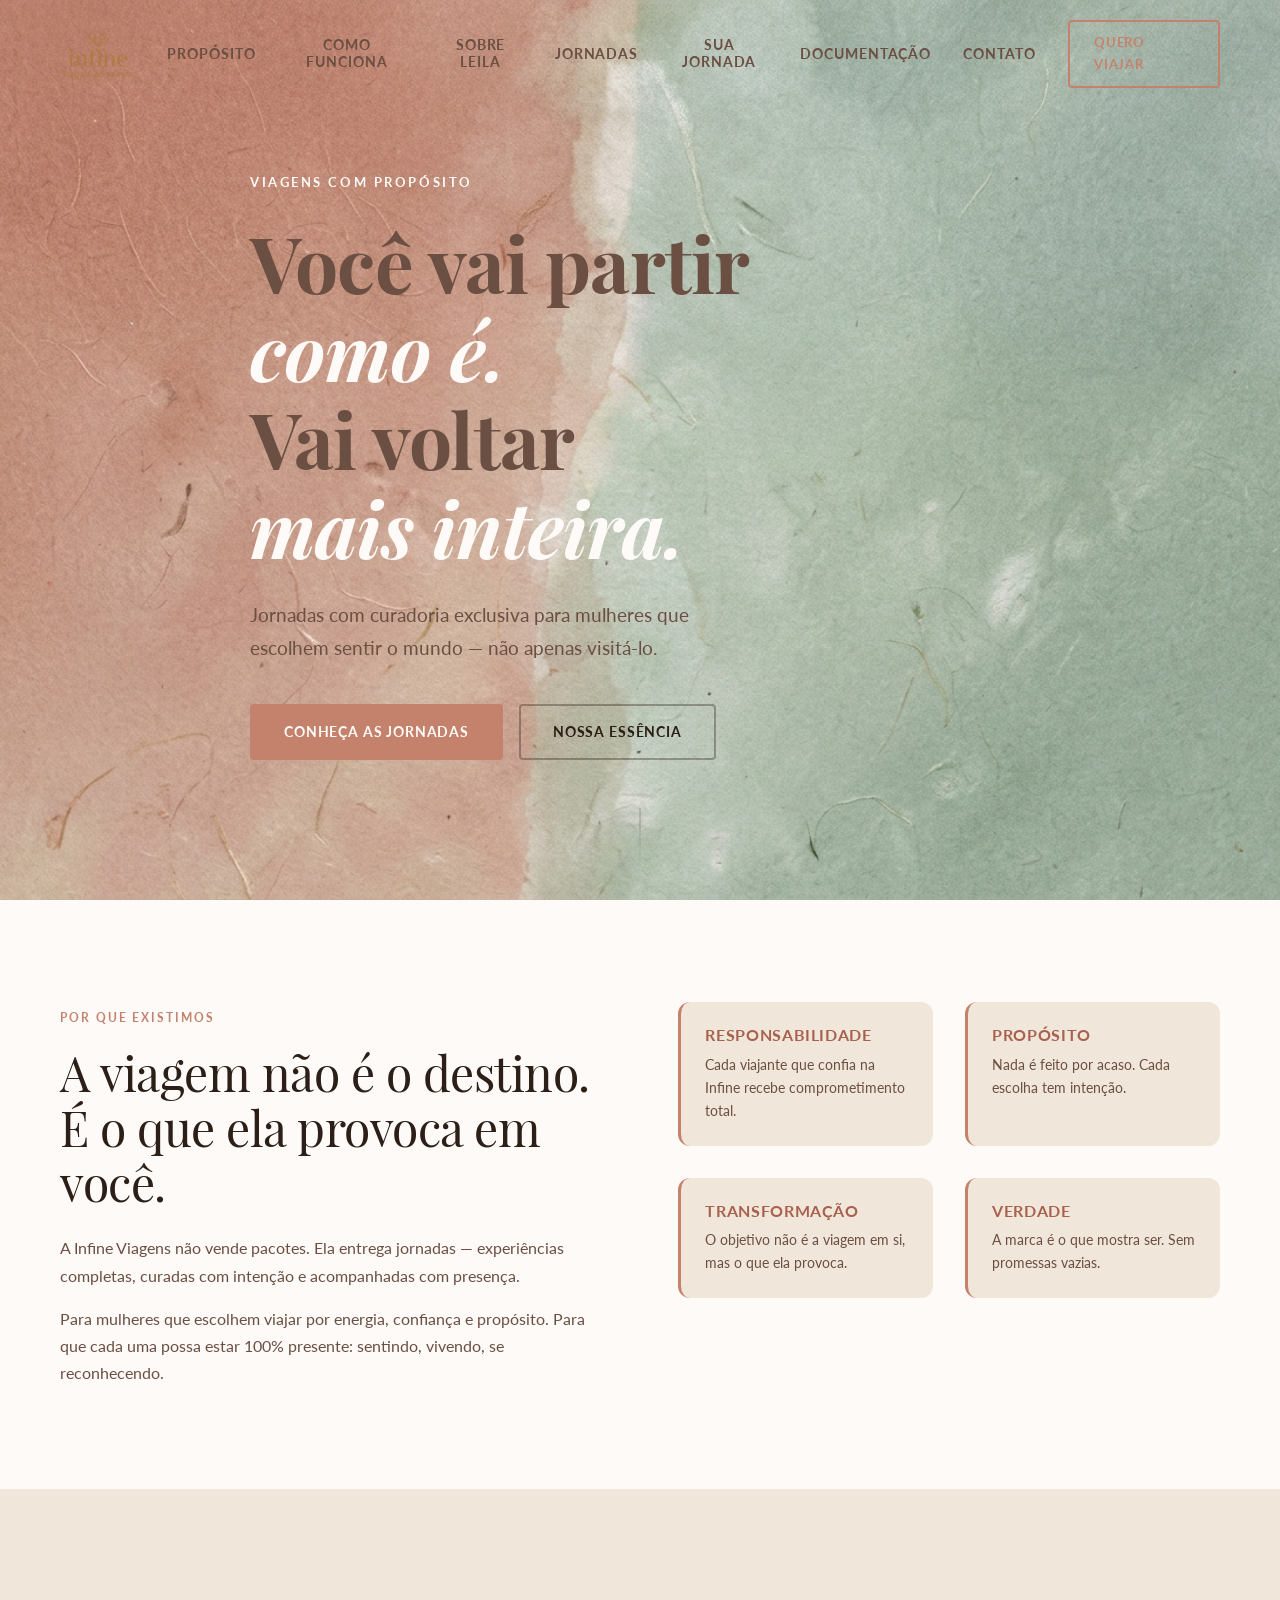
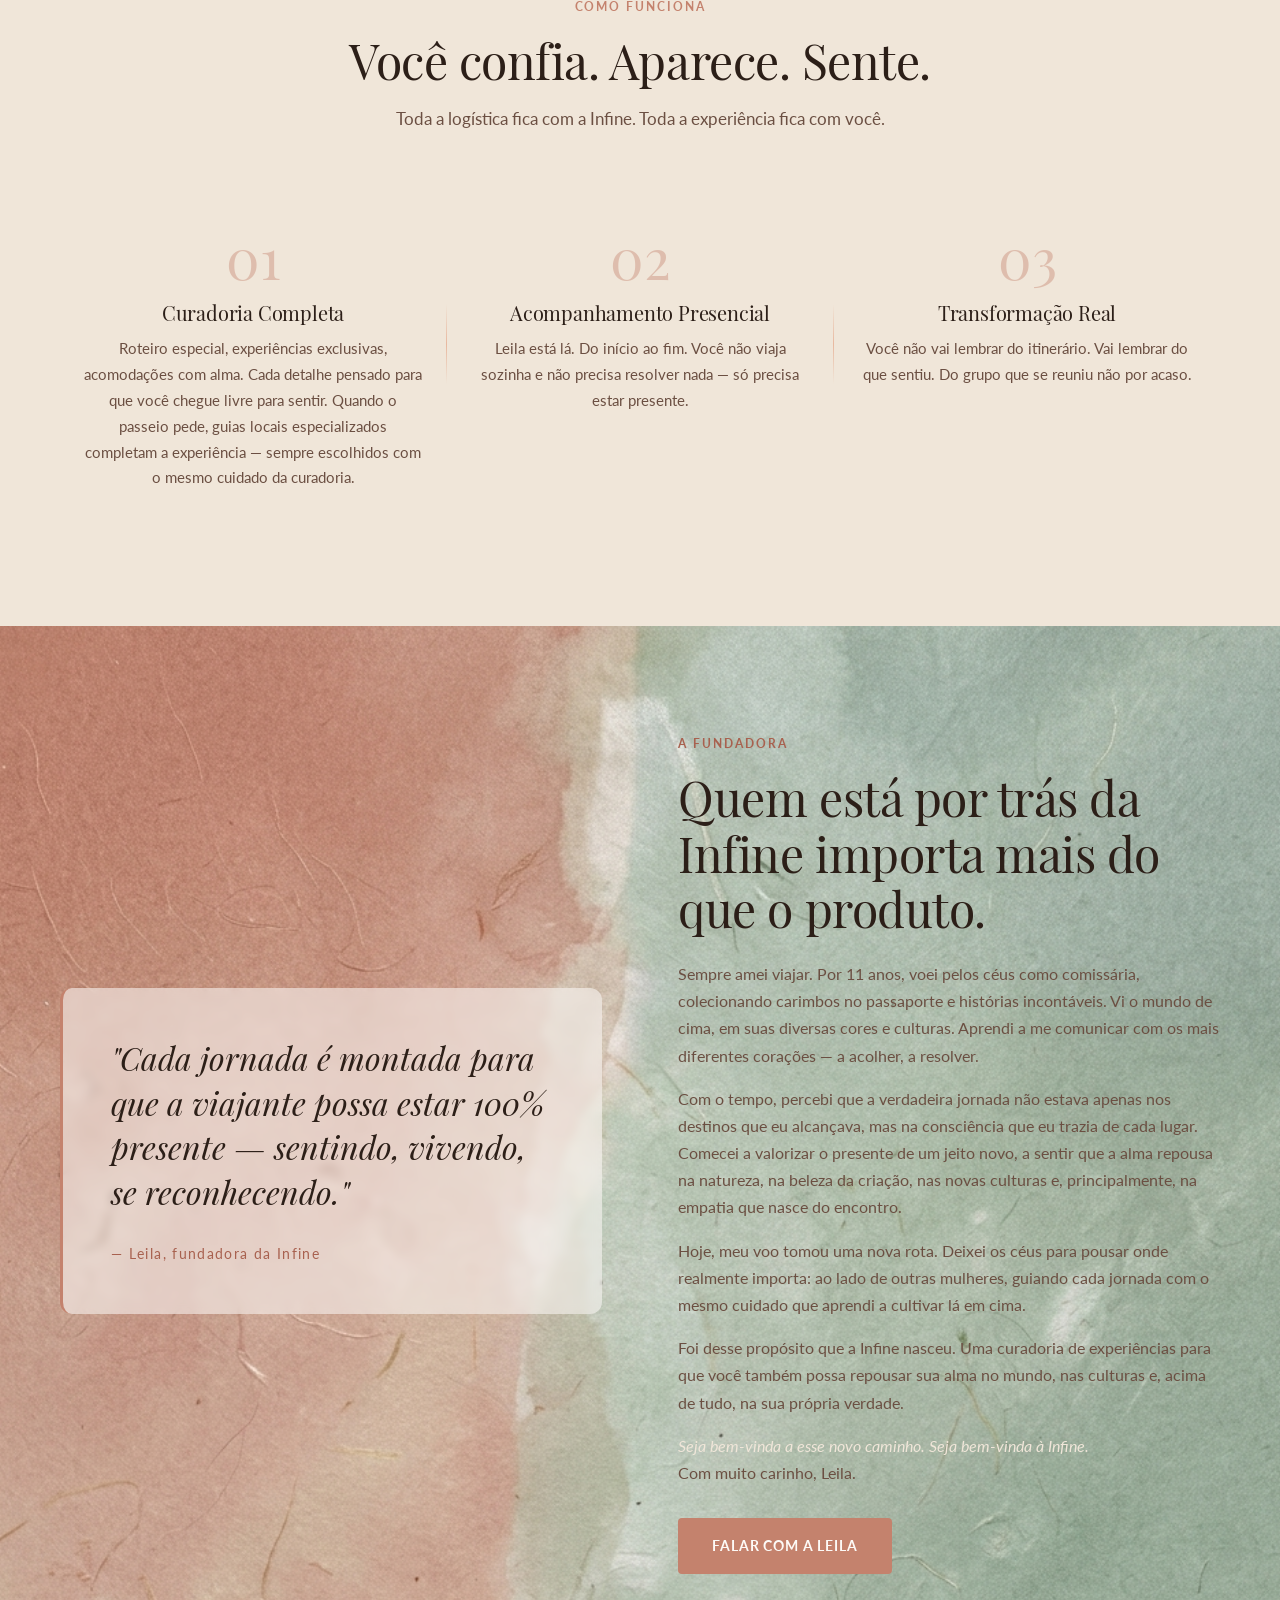
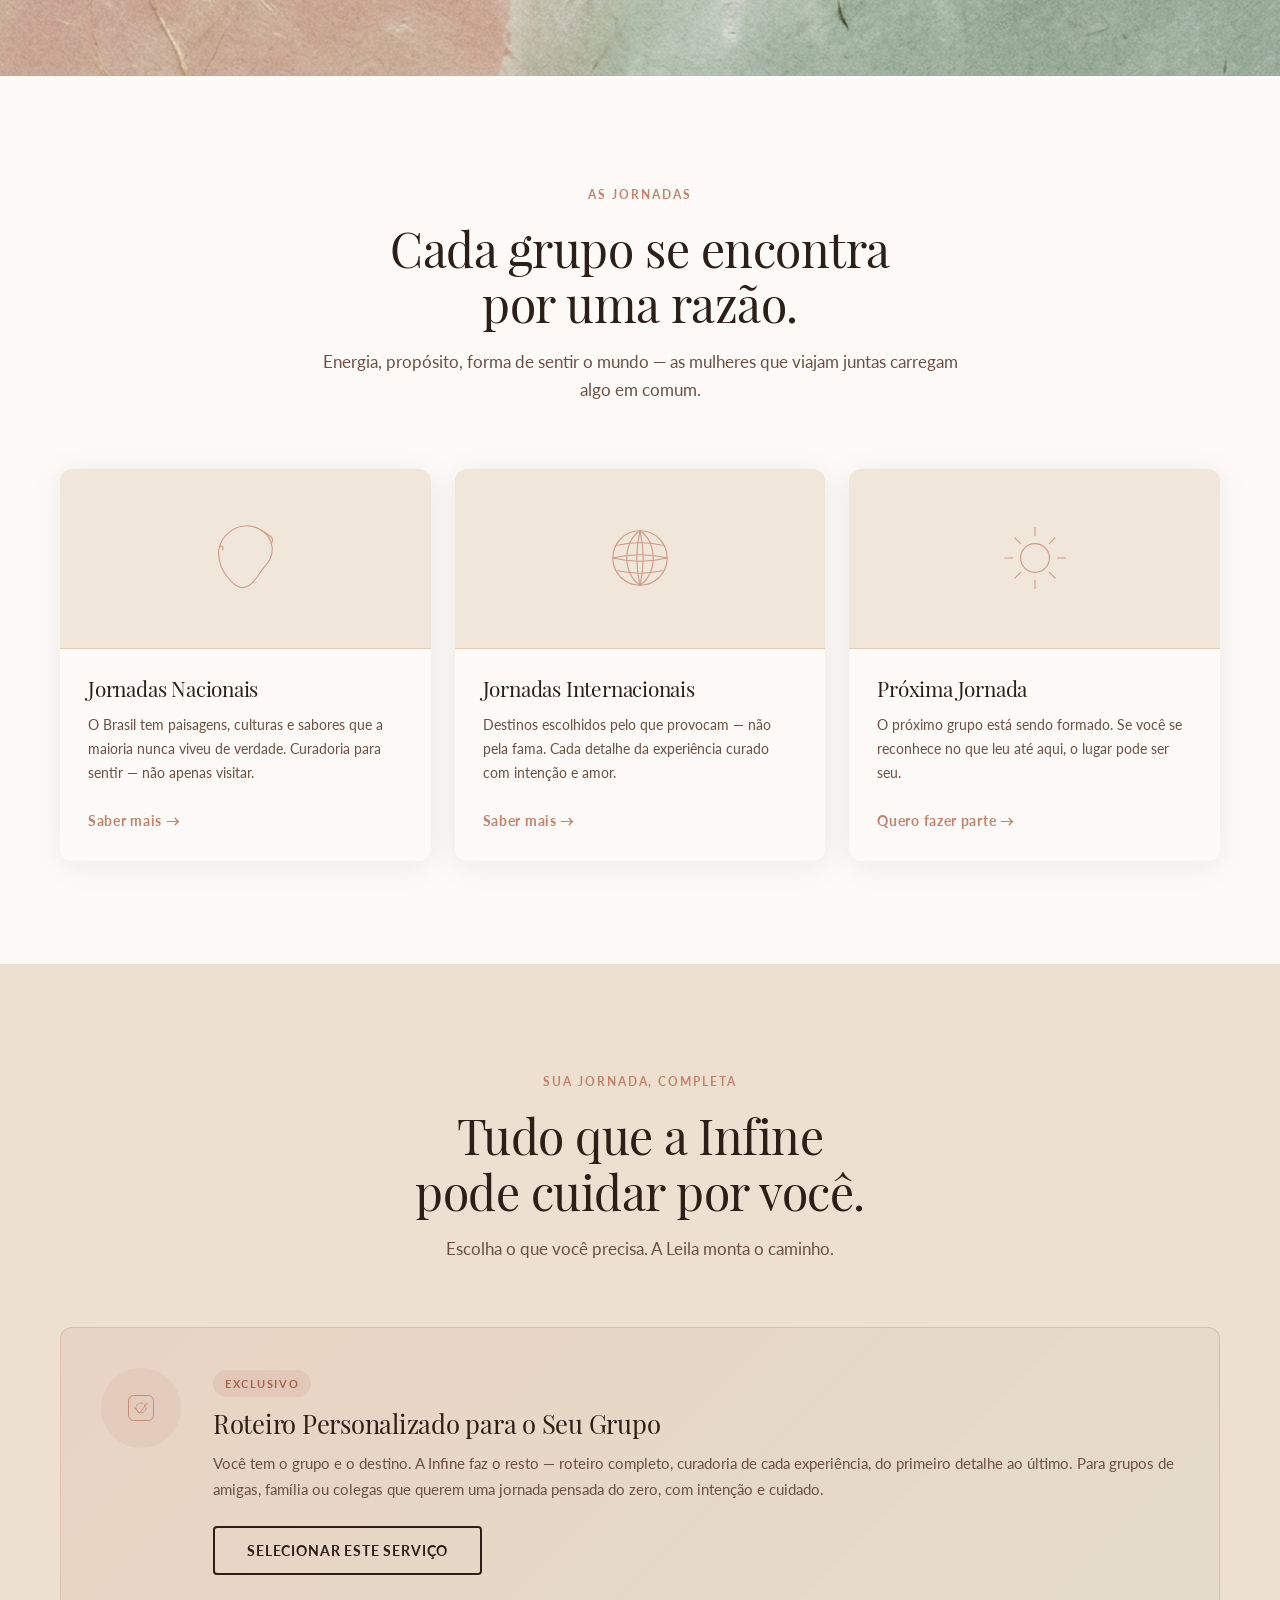
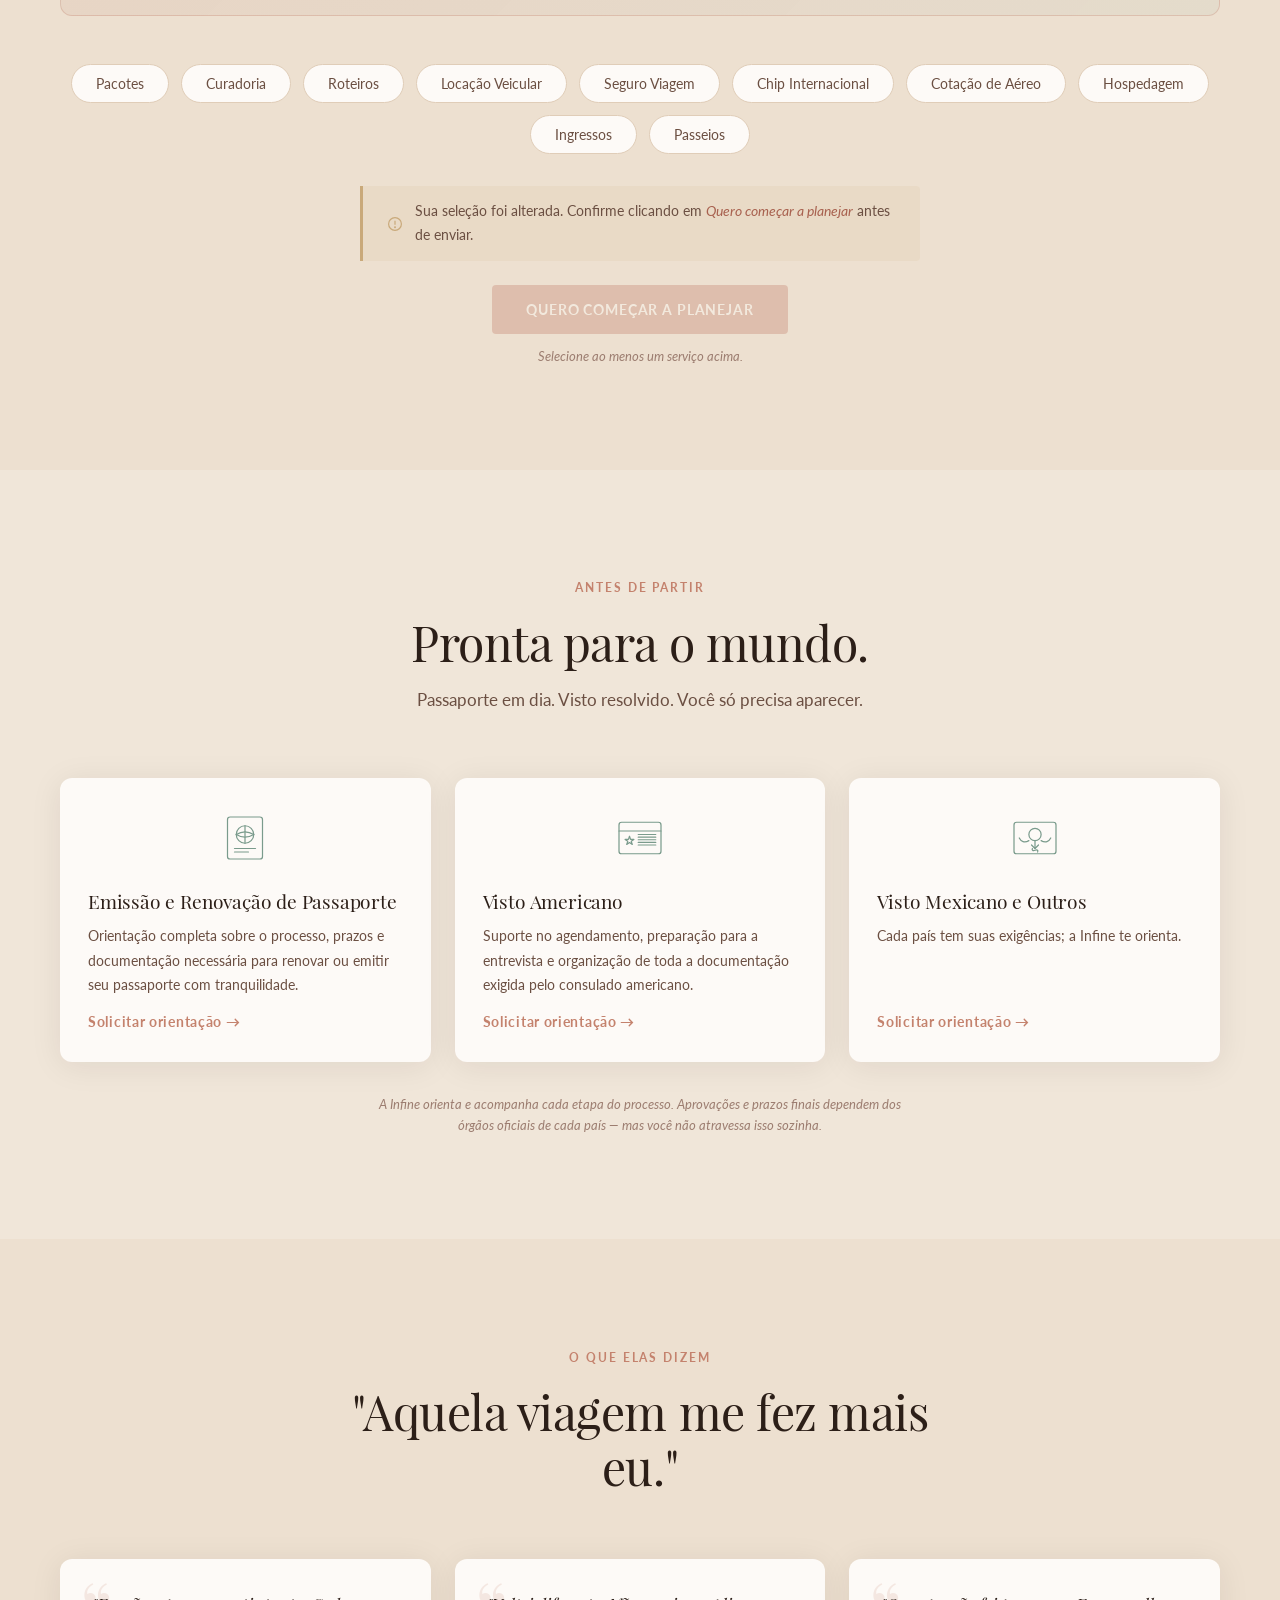
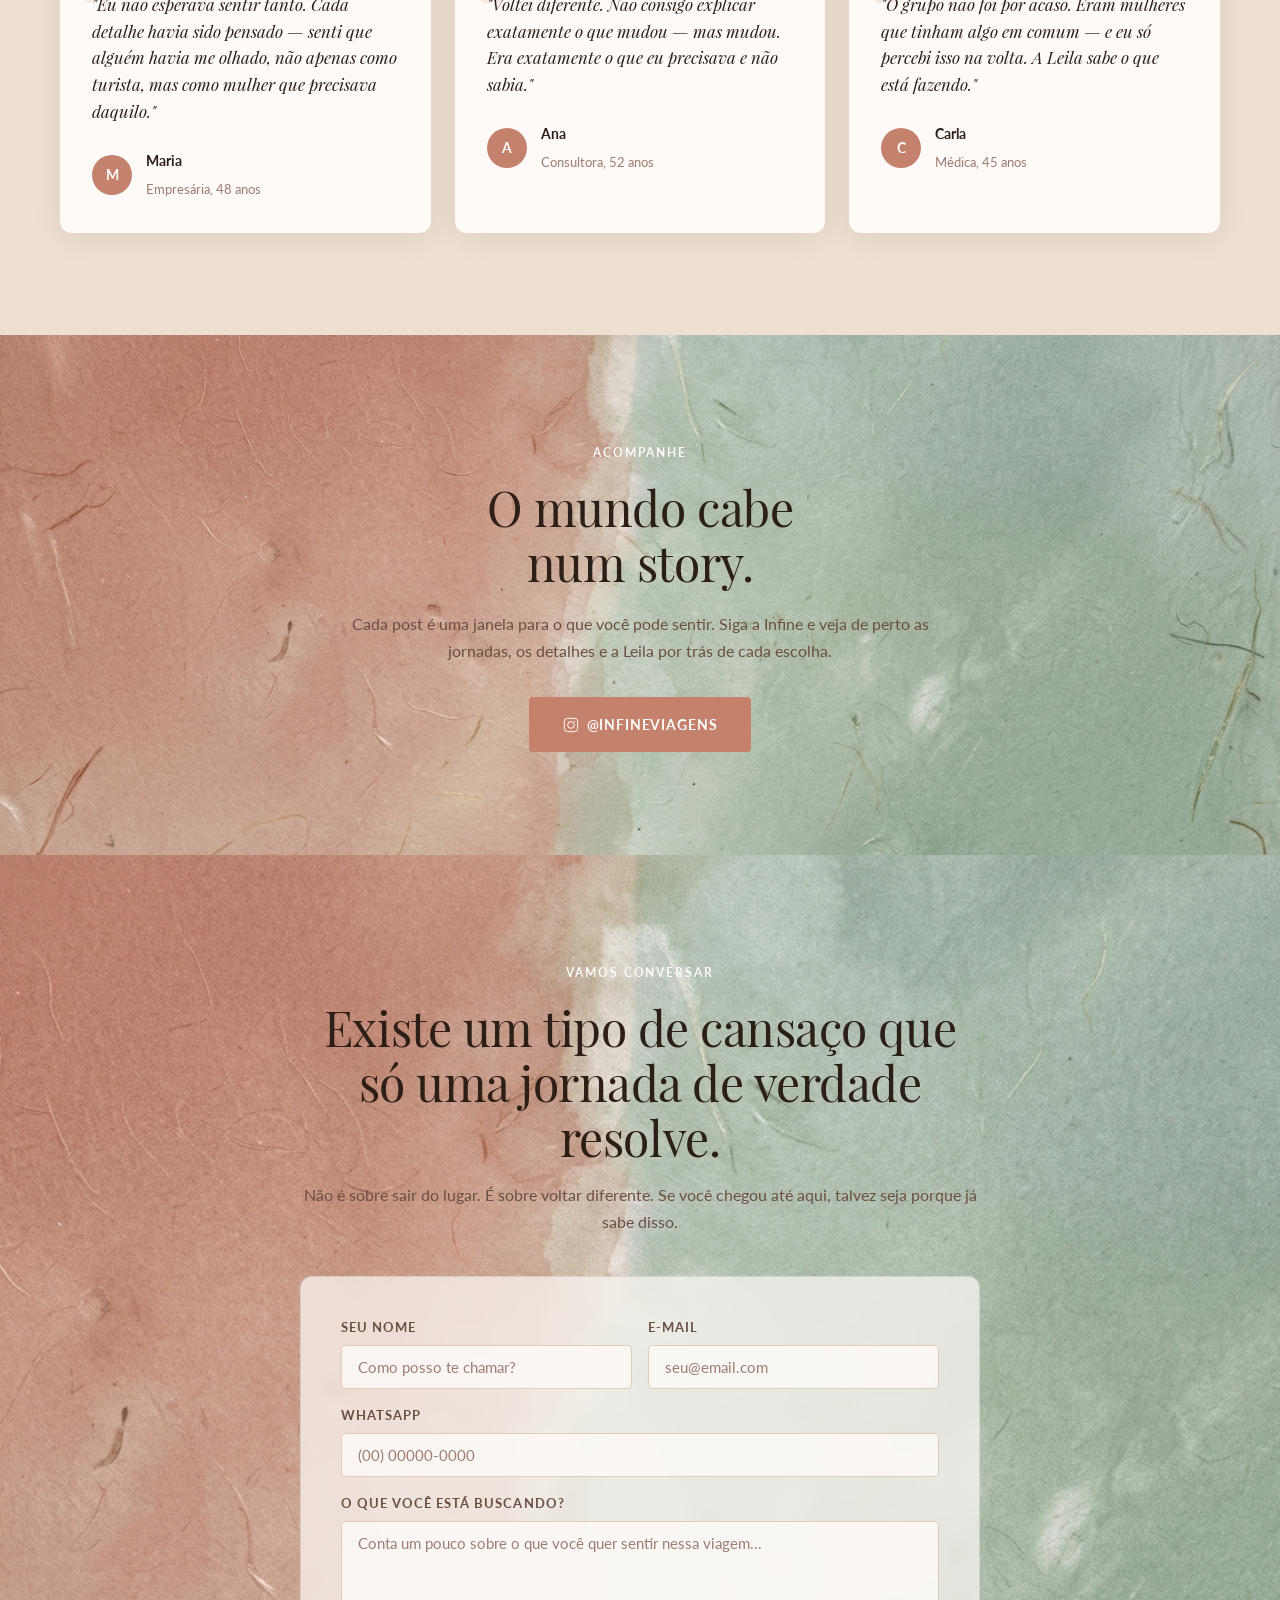
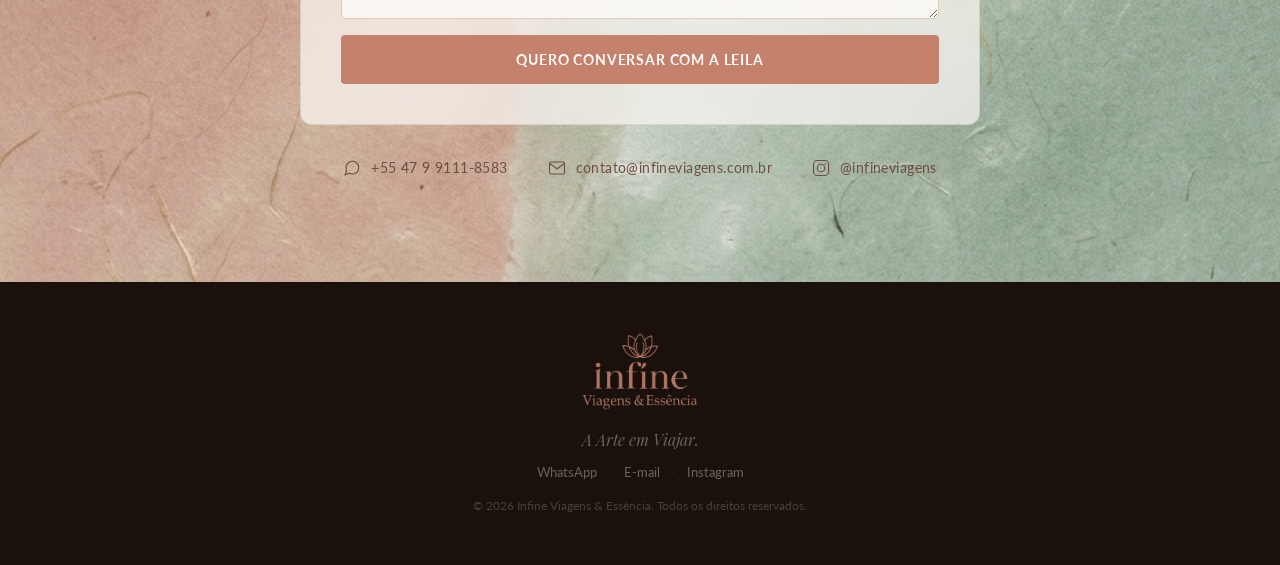
==== index.html @ 79cb16e5 "style: ajustes visuais Instagram, labels, footer e aviso de seleção - Labels Acompanhe e Vamos conve" ====
<!DOCTYPE html>
<html lang="pt-BR">
<head>
  <meta charset="UTF-8" />
  <meta name="viewport" content="width=device-width, initial-scale=1.0" />
  <meta name="description" content="Infine Viagens & Essência — Jornadas com curadoria exclusiva para mulheres. Você vai partir como é. Vai voltar mais inteira." />
  <title>Infine Viagens & Essência</title>

  <!-- Fonts -->
  <link rel="preconnect" href="https://fonts.googleapis.com" />
  <link rel="preconnect" href="https://fonts.gstatic.com" crossorigin />
  <link href="https://fonts.googleapis.com/css2?family=Lato:wght@300;400;700&display=swap" rel="stylesheet" />

  <link rel="stylesheet" href="css/styles.css" />
</head>
<body>

  <!-- ─── NAV ─────────────────────────────────────────────── -->
  <header class="nav" id="nav">
    <div class="nav__inner container">
      <a href="#inicio" class="nav__logo">
        <img src="assets/images/logo.png" alt="Infine Viagens & Essência" />
      </a>
      <nav class="nav__links" id="navLinks" aria-label="Menu principal">
        <a href="#proposito">Propósito</a>
        <a href="#como-funciona">Como Funciona</a>
        <a href="#sobre">Sobre Leila</a>
        <a href="#jornadas">Jornadas</a>
        <a href="#servicos">Sua Jornada</a>
        <a href="#documentacao">Documentação</a>
        <a href="#contato">Contato</a>
        <a href="#servicos" class="nav__mobile-cta btn btn--primary">Quero Viajar</a>
      </nav>
      <a href="#servicos" class="btn btn--outline nav__cta">Quero Viajar</a>
      <button class="nav__burger" id="navBurger" aria-label="Abrir menu" aria-expanded="false" aria-controls="navLinks">
        <span></span><span></span><span></span>
      </button>
    </div>
  </header>

  <!-- ─── HERO ─────────────────────────────────────────────── -->
  <section class="hero" id="inicio">
    <div class="hero__bg">
      <img src="assets/images/fundo-cartao.png" alt="" aria-hidden="true" class="hero__texture" />
    </div>
    <div class="hero__content container">
      <p class="hero__eyebrow">Viagens com propósito</p>
      <h1 class="hero__title">
        Você vai partir<br />
        <em>como é.</em><br />
        Vai voltar<br />
        <em>mais inteira.</em>
      </h1>
      <p class="hero__sub">
        Jornadas com curadoria exclusiva para mulheres que escolhem sentir o mundo — não apenas visitá-lo.
      </p>
      <div class="hero__actions">
        <a href="#jornadas" class="btn btn--primary">Conheça as Jornadas</a>
        <a href="#proposito" class="btn btn--ghost">Nossa Essência</a>
      </div>
    </div>
    <div class="hero__scroll" aria-hidden="true">
      <span class="hero__scroll-line"></span>
    </div>
  </section>

  <!-- ─── PROPÓSITO ────────────────────────────────────────── -->
  <section class="proposito" id="proposito">
    <div class="container proposito__inner">
      <div class="proposito__text fade-in">
        <span class="label">Por que existimos</span>
        <h2>A viagem não é o destino.<br />É o que ela provoca em você.</h2>
        <p>
          A Infine Viagens não vende pacotes. Ela entrega jornadas — experiências completas, curadas com intenção e acompanhadas com presença.
        </p>
        <p>
          Para mulheres que escolhem viajar por energia, confiança e propósito. Para que cada uma possa estar 100% presente: sentindo, vivendo, se reconhecendo.
        </p>
      </div>
      <div class="proposito__valores fade-in">
        <div class="valor">
          <h3>Responsabilidade</h3>
          <p>Cada viajante que confia na Infine recebe comprometimento total.</p>
        </div>
        <div class="valor">
          <h3>Propósito</h3>
          <p>Nada é feito por acaso. Cada escolha tem intenção.</p>
        </div>
        <div class="valor">
          <h3>Transformação</h3>
          <p>O objetivo não é a viagem em si, mas o que ela provoca.</p>
        </div>
        <div class="valor">
          <h3>Verdade</h3>
          <p>A marca é o que mostra ser. Sem promessas vazias.</p>
        </div>
      </div>
    </div>
  </section>

  <!-- ─── COMO FUNCIONA ────────────────────────────────────── -->
  <section class="como-funciona" id="como-funciona">
    <div class="container">
      <div class="section-header fade-in">
        <span class="label">Como funciona</span>
        <h2>Você confia. Aparece. Sente.</h2>
        <p class="section-sub">Toda a logística fica com a Infine. Toda a experiência fica com você.</p>
      </div>
      <div class="steps">
        <div class="step fade-in">
          <div class="step__number">01</div>
          <h3>Curadoria Completa</h3>
          <p>Roteiro especial, experiências exclusivas, acomodações com alma. Cada detalhe pensado para que você chegue livre para sentir. Quando o passeio pede, guias locais especializados completam a experiência — sempre escolhidos com o mesmo cuidado da curadoria.</p>
        </div>
        <div class="step__divider" aria-hidden="true"></div>
        <div class="step fade-in">
          <div class="step__number">02</div>
          <h3>Acompanhamento Presencial</h3>
          <p>Leila está lá. Do início ao fim. Você não viaja sozinha e não precisa resolver nada — só precisa estar presente.</p>
        </div>
        <div class="step__divider" aria-hidden="true"></div>
        <div class="step fade-in">
          <div class="step__number">03</div>
          <h3>Transformação Real</h3>
          <p>Você não vai lembrar do itinerário. Vai lembrar do que sentiu. Do grupo que se reuniu não por acaso.</p>
        </div>
      </div>
    </div>
  </section>

  <!-- ─── SOBRE LEILA ──────────────────────────────────────── -->
  <section class="sobre" id="sobre">
    <div class="sobre__texture" aria-hidden="true">
      <img src="assets/images/fundo-cartao.png" alt="" />
    </div>
    <div class="container sobre__inner fade-in">
      <div class="sobre__quote">
        <blockquote>
          "Cada jornada é montada para que a viajante possa estar 100% presente — sentindo, vivendo, se reconhecendo."
        </blockquote>
        <cite>— Leila, fundadora da Infine</cite>
      </div>
      <div class="sobre__text">
        <span class="label">A fundadora</span>
        <h2>Quem está por trás da Infine importa mais do que o produto.</h2>
        <p>
          Sempre amei viajar. Por 11 anos, voei pelos céus como comissária, colecionando carimbos no passaporte e histórias incontáveis. Vi o mundo de cima, em suas diversas cores e culturas. Aprendi a me comunicar com os mais diferentes corações — a acolher, a resolver.
        </p>
        <p>
          Com o tempo, percebi que a verdadeira jornada não estava apenas nos destinos que eu alcançava, mas na consciência que eu trazia de cada lugar. Comecei a valorizar o presente de um jeito novo, a sentir que a alma repousa na natureza, na beleza da criação, nas novas culturas e, principalmente, na empatia que nasce do encontro.
        </p>
        <p>
          Hoje, meu voo tomou uma nova rota. Deixei os céus para pousar onde realmente importa: ao lado de outras mulheres, guiando cada jornada com o mesmo cuidado que aprendi a cultivar lá em cima.
        </p>
        <p>
          Foi desse propósito que a Infine nasceu. Uma curadoria de experiências para que você também possa repousar sua alma no mundo, nas culturas e, acima de tudo, na sua própria verdade.
        </p>
        <p><span class="sobre__farewell">Seja bem-vinda a esse novo caminho. Seja bem-vinda à Infine.</span><br />
        Com muito carinho, Leila.</p>
        <a href="#servicos" class="btn btn--primary">Falar com a Leila</a>
      </div>
    </div>
  </section>

  <!-- ─── JORNADAS ─────────────────────────────────────────── -->
  <section class="jornadas" id="jornadas">
    <div class="container">
      <div class="section-header fade-in">
        <span class="label">As Jornadas</span>
        <h2>Cada grupo se encontra<br>por uma razão.</h2>
        <p class="section-sub">
          Energia, propósito, forma de sentir o mundo — as mulheres que viajam juntas carregam algo em comum.
        </p>
      </div>
      <div class="jornadas__grid">
        <div class="jornada-card fade-in">
          <div class="jornada-card__texture">
            <svg viewBox="0 0 100 100" fill="none" stroke="currentColor" stroke-width="1.4" stroke-linecap="round" stroke-linejoin="round" aria-hidden="true" class="jornada-icon">
              <path d="M50 10 C56 9,63 11,70 15 C77 19,81 25,83 32 C85 39,84 46,81 52 C78 58,73 62,69 68 C65 74,62 79,57 83 C52 87,47 88,42 86 C37 84,33 80,29 75 C25 70,21 64,19 57 C17 50,16 43,18 36 C20 29,24 23,30 18 C36 13,44 10,50 10 Z"/>
              <path d="M18 36 C21 34,24 36,22 40"/>
              <path d="M70 15 C74 17,78 20,83 24 C85 26,84 30,83 32"/>
            </svg>
          </div>
          <div class="jornada-card__body">
            <h3>Jornadas Nacionais</h3>
            <p>O Brasil tem paisagens, culturas e sabores que a maioria nunca viveu de verdade. Curadoria para sentir — não apenas visitar.</p>
            <a href="#servicos" class="link-arrow">Saber mais &rarr;</a>
          </div>
        </div>
        <div class="jornada-card fade-in">
          <div class="jornada-card__texture">
            <svg viewBox="0 0 100 100" fill="none" stroke="currentColor" stroke-width="1.4" stroke-linecap="round" stroke-linejoin="round" aria-hidden="true" class="jornada-icon">
              <circle cx="50" cy="50" r="34"/>
              <path d="M16 50 Q50 42 84 50"/>
              <path d="M16 50 Q50 58 84 50"/>
              <path d="M22 34 Q50 28 78 34"/>
              <path d="M22 66 Q50 72 78 66"/>
              <path d="M50 16 Q42 50 50 84"/>
              <path d="M50 16 Q58 50 50 84"/>
              <path d="M50 16 C28 30,28 70,50 84"/>
              <path d="M50 16 C72 30,72 70,50 84"/>
            </svg>
          </div>
          <div class="jornada-card__body">
            <h3>Jornadas Internacionais</h3>
            <p>Destinos escolhidos pelo que provocam — não pela fama. Cada detalhe da experiência curado com intenção e amor.</p>
            <a href="#servicos" class="link-arrow">Saber mais &rarr;</a>
          </div>
        </div>
        <div class="jornada-card fade-in">
          <div class="jornada-card__texture">
            <svg viewBox="0 0 100 100" fill="none" stroke="currentColor" stroke-width="1.4" stroke-linecap="round" stroke-linejoin="round" aria-hidden="true" class="jornada-icon">
              <circle cx="50" cy="50" r="18"/>
              <line x1="50" y1="12" x2="50" y2="22"/>
              <line x1="50" y1="78" x2="50" y2="88"/>
              <line x1="12" y1="50" x2="22" y2="50"/>
              <line x1="78" y1="50" x2="88" y2="50"/>
              <line x1="25" y1="25" x2="32" y2="32"/>
              <line x1="68" y1="68" x2="75" y2="75"/>
              <line x1="75" y1="25" x2="68" y2="32"/>
              <line x1="25" y1="75" x2="32" y2="68"/>
            </svg>
          </div>
          <div class="jornada-card__body">
            <h3>Próxima Jornada</h3>
            <p>O próximo grupo está sendo formado. Se você se reconhece no que leu até aqui, o lugar pode ser seu.</p>
            <a href="#servicos" class="link-arrow">Quero fazer parte &rarr;</a>
          </div>
        </div>
      </div>
    </div>
  </section>

  <!-- ─── SUA JORNADA, COMPLETA ──────────────────────────── -->
  <section class="servicos" id="servicos">
    <div class="container">
      <div class="section-header fade-in">
        <span class="label">Sua Jornada, Completa</span>
        <h2>Tudo que a Infine<br>pode cuidar por você.</h2>
        <p class="section-sub">Escolha o que você precisa. A Leila monta o caminho.</p>
      </div>

      <!-- Card destaque: Roteiro Personalizado -->
      <div class="servicos__destaque fade-in" id="servicoDestaque">
        <div class="servicos__destaque-icon" aria-hidden="true">
          <svg viewBox="0 0 64 64" fill="none" stroke="currentColor" stroke-width="1.4" stroke-linecap="round" stroke-linejoin="round">
            <path d="M12 20 C12 16,16 12,20 12 L44 12 C48 12,52 16,52 20 L52 44 C52 48,48 52,44 52 L20 52 C16 52,12 48,12 44 Z"/>
            <path d="M22 32 L30 40 L42 24"/>
            <circle cx="32" cy="32" r="8" stroke-dasharray="4 3"/>
          </svg>
        </div>
        <div class="servicos__destaque-body">
          <span class="servicos__destaque-tag">Exclusivo</span>
          <h3>Roteiro Personalizado para o Seu Grupo</h3>
          <p>Você tem o grupo e o destino. A Infine faz o resto — roteiro completo, curadoria de cada experiência, do primeiro detalhe ao último. Para grupos de amigas, família ou colegas que querem uma jornada pensada do zero, com intenção e cuidado.</p>
          <button class="btn btn--outline servicos__destaque-btn" data-servico="Roteiro Personalizado para o Meu Grupo">
            Selecionar este serviço
          </button>
        </div>
      </div>

      <!-- Grid de chips -->
      <div class="servicos__grid fade-in" id="servicosGrid">
        <button class="servico-chip" data-servico="Pacotes">Pacotes</button>
        <button class="servico-chip" data-servico="Curadoria">Curadoria</button>
        <button class="servico-chip" data-servico="Roteiros">Roteiros</button>
        <button class="servico-chip" data-servico="Locação Veicular">Locação Veicular</button>
        <button class="servico-chip" data-servico="Seguro Viagem">Seguro Viagem</button>
        <button class="servico-chip" data-servico="Chip Internacional">Chip Internacional</button>
        <button class="servico-chip" data-servico="Cotação de Aéreo">Cotação de Aéreo</button>
        <button class="servico-chip" data-servico="Hospedagem">Hospedagem</button>
        <button class="servico-chip" data-servico="Ingressos">Ingressos</button>
        <button class="servico-chip" data-servico="Passeios">Passeios</button>
      </div>

      <!-- Aviso de seleção alterada -->
      <div class="servicos__aviso" id="servicosAviso" hidden>
        <svg viewBox="0 0 20 20" fill="none" stroke="currentColor" stroke-width="1.5" aria-hidden="true">
          <circle cx="10" cy="10" r="8"/>
          <line x1="10" y1="6" x2="10" y2="11"/>
          <circle cx="10" cy="14" r=".5" fill="currentColor"/>
        </svg>
        <span>Sua seleção foi alterada. Confirme clicando em <em>Quero começar a planejar</em> antes de enviar.</span>
      </div>

      <!-- Botão de ação -->
      <div class="servicos__action fade-in">
        <button class="btn btn--primary servicos__cta" id="servicosCta" disabled>
          Quero começar a planejar
        </button>
        <p class="servicos__hint" id="servicosHint">Selecione ao menos um serviço acima.</p>
      </div>
    </div>
  </section>

  <!-- ─── DOCUMENTAÇÃO ────────────────────────────────────── -->
  <section class="documentacao" id="documentacao">
    <div class="container">
      <div class="section-header fade-in">
        <span class="label">Antes de partir</span>
        <h2>Pronta para o mundo.</h2>
        <p class="section-sub">
          Passaporte em dia. Visto resolvido. Você só precisa aparecer.
        </p>
      </div>
      <div class="doc__grid">
        <div class="doc-card fade-in">
          <div class="doc-card__icon">
            <svg viewBox="0 0 64 64" fill="none" stroke="currentColor" stroke-width="1.4" stroke-linecap="round" stroke-linejoin="round" aria-hidden="true">
              <rect x="12" y="8" width="40" height="48" rx="3"/>
              <circle cx="32" cy="28" r="10"/>
              <path d="M22 28 Q32 22 42 28"/>
              <path d="M22 28 Q32 34 42 28"/>
              <line x1="32" y1="18" x2="32" y2="38"/>
              <line x1="20" y1="44" x2="44" y2="44"/>
              <line x1="20" y1="48" x2="36" y2="48"/>
            </svg>
          </div>
          <div class="doc-card__body">
            <h3>Emissão e Renovação de Passaporte</h3>
            <p>Orientação completa sobre o processo, prazos e documentação necessária para renovar ou emitir seu passaporte com tranquilidade.</p>
            <a href="#servicos" class="link-arrow">Solicitar orientação &rarr;</a>
          </div>
        </div>
        <div class="doc-card fade-in">
          <div class="doc-card__icon">
            <svg viewBox="0 0 64 64" fill="none" stroke="currentColor" stroke-width="1.4" stroke-linecap="round" stroke-linejoin="round" aria-hidden="true">
              <rect x="8" y="14" width="48" height="36" rx="3"/>
              <line x1="8" y1="24" x2="56" y2="24"/>
              <path d="M20 30 L21.2 33.6 L25 33.6 L22 35.8 L23.2 39.4 L20 37.2 L16.8 39.4 L18 35.8 L15 33.6 L18.8 33.6 Z"/>
              <line x1="30" y1="28" x2="50" y2="28"/>
              <line x1="30" y1="31" x2="50" y2="31"/>
              <line x1="30" y1="34" x2="50" y2="34"/>
              <line x1="30" y1="37" x2="50" y2="37"/>
              <line x1="30" y1="40" x2="50" y2="40"/>
            </svg>
          </div>
          <div class="doc-card__body">
            <h3>Visto Americano</h3>
            <p>Suporte no agendamento, preparação para a entrevista e organização de toda a documentação exigida pelo consulado americano.</p>
            <a href="#servicos" class="link-arrow">Solicitar orientação &rarr;</a>
          </div>
        </div>
        <div class="doc-card fade-in">
          <div class="doc-card__icon">
            <svg viewBox="0 0 64 64" fill="none" stroke="currentColor" stroke-width="1.4" stroke-linecap="round" stroke-linejoin="round" aria-hidden="true">
              <rect x="8" y="14" width="48" height="36" rx="3"/>
              <circle cx="32" cy="28" r="7"/>
              <path d="M25 35 C20 38,16 36,14 32"/>
              <path d="M39 35 C44 38,48 36,50 32"/>
              <path d="M32 35 L32 44"/>
              <path d="M28 40 L32 44 L36 40"/>
              <path d="M29 44 C28 46,30 47,32 46 C34 45,36 46,35 48"/>
            </svg>
          </div>
          <div class="doc-card__body">
            <h3>Visto Mexicano e Outros</h3>
            <p>Cada país tem suas exigências; a Infine te orienta.</p>
            <a href="#servicos" class="link-arrow">Solicitar orientação &rarr;</a>
          </div>
        </div>
      </div>
      <p class="doc__nota fade-in">
        A Infine orienta e acompanha cada etapa do processo. Aprovações e prazos finais dependem dos órgãos oficiais de cada país — mas você não atravessa isso sozinha.
      </p>
    </div>
  </section>

  <!-- ─── DEPOIMENTOS ──────────────────────────────────────── -->
  <section class="depoimentos" id="depoimentos">
    <div class="container">
      <div class="section-header fade-in">
        <span class="label">O que elas dizem</span>
        <h2>"Aquela viagem me fez mais eu."</h2>
      </div>
      <div class="depoimentos__track">
        <div class="depoimento fade-in">
          <p class="depoimento__texto">"Eu não esperava sentir tanto. Cada detalhe havia sido pensado — senti que alguém havia me olhado, não apenas como turista, mas como mulher que precisava daquilo."</p>
          <div class="depoimento__autora">
            <div class="depoimento__avatar">M</div>
            <div>
              <strong>Maria</strong>
              <span>Empresária, 48 anos</span>
            </div>
          </div>
        </div>
        <div class="depoimento fade-in">
          <p class="depoimento__texto">"Voltei diferente. Não consigo explicar exatamente o que mudou — mas mudou. Era exatamente o que eu precisava e não sabia."</p>
          <div class="depoimento__autora">
            <div class="depoimento__avatar">A</div>
            <div>
              <strong>Ana</strong>
              <span>Consultora, 52 anos</span>
            </div>
          </div>
        </div>
        <div class="depoimento fade-in">
          <p class="depoimento__texto">"O grupo não foi por acaso. Eram mulheres que tinham algo em comum — e eu só percebi isso na volta. A Leila sabe o que está fazendo."</p>
          <div class="depoimento__autora">
            <div class="depoimento__avatar">C</div>
            <div>
              <strong>Carla</strong>
              <span>Médica, 45 anos</span>
            </div>
          </div>
        </div>
      </div>
    </div>
  </section>

  <!-- ─── INSTAGRAM ────────────────────────────────────────── -->
  <section class="instagram" id="instagram">
    <div class="instagram__bg" aria-hidden="true">
      <img src="assets/images/fundo-cartao.png" alt="" />
    </div>
    <div class="container instagram__centered fade-in">
      <span class="label">Acompanhe</span>
      <h2>O mundo cabe<br />num story.</h2>
      <p>Cada post é uma janela para o que você pode sentir. Siga a Infine e veja de perto as jornadas, os detalhes e a Leila por trás de cada escolha.</p>
      <a href="https://instagram.com/infineviagens" target="_blank" rel="noopener" class="btn btn--primary">
        <svg viewBox="0 0 24 24" fill="none" stroke="currentColor" stroke-width="1.5" aria-hidden="true" style="width:16px;height:16px">
          <rect x="2" y="2" width="20" height="20" rx="5"/>
          <circle cx="12" cy="12" r="5"/>
          <circle cx="17.5" cy="6.5" r="1" fill="currentColor" stroke="none"/>
        </svg>
        @infineviagens
      </a>
    </div>
  </section>

  <!-- ─── CONTATO ──────────────────────────────────────────── -->
  <section class="contato" id="contato">
    <div class="contato__bg" aria-hidden="true">
      <img src="assets/images/fundo-cartao.png" alt="" />
    </div>
    <div class="container contato__inner fade-in">
      <span class="label">Vamos conversar</span>
      <h2>Existe um tipo de cansaço que só uma jornada de verdade resolve.</h2>
      <p>Não é sobre sair do lugar. É sobre voltar diferente. Se você chegou até aqui, talvez seja porque já sabe disso.</p>

      <!--
        FORMULÁRIO — FORMSPREE
        1. Crie conta gratuita em formspree.io
        2. Crie um novo form e copie o ID gerado
        3. Substitua SEU_ID_FORMSPREE abaixo pelo ID real
        Exemplo: action="https://formspree.io/f/xpwzgkja"
      -->
      <form
        class="contato__form"
        id="contatoForm"
        action="https://formspree.io/f/SEU_ID_FORMSPREE"
        method="POST"
        novalidate
      >
        <!-- Redirecionar para a própria página após envio -->
        <input type="hidden" name="_next" value="#contato" />
        <input type="hidden" name="_subject" value="Nova mensagem — Infine Viagens" />

        <div class="form-row">
          <div class="form-group">
            <label for="nome">Seu nome</label>
            <input type="text" id="nome" name="nome" placeholder="Como posso te chamar?" required />
          </div>
          <div class="form-group">
            <label for="email">E-mail</label>
            <input type="email" id="email" name="email" placeholder="seu@email.com" required />
          </div>
        </div>
        <div class="form-group">
          <label for="whatsapp">WhatsApp</label>
          <input type="tel" id="whatsapp" name="whatsapp" placeholder="(00) 00000-0000" />
        </div>
        <div class="form-group">
          <label for="mensagem">O que você está buscando?</label>
          <textarea id="mensagem" name="mensagem" rows="4" placeholder="Conta um pouco sobre o que você quer sentir nessa viagem..."></textarea>
        </div>
        <button type="submit" class="btn btn--primary btn--full" id="formSubmitBtn">Quero conversar com a Leila</button>
      </form>

      <div class="contato__canais">
        <a href="https://wa.me/5547991118583" target="_blank" rel="noopener" class="canal-link">
          <svg viewBox="0 0 24 24" fill="none" stroke="currentColor" stroke-width="1.5" aria-hidden="true">
            <path d="M21 11.5a8.38 8.38 0 0 1-.9 3.8 8.5 8.5 0 0 1-7.6 4.7 8.38 8.38 0 0 1-3.8-.9L3 21l1.9-5.7a8.38 8.38 0 0 1-.9-3.8 8.5 8.5 0 0 1 4.7-7.6 8.38 8.38 0 0 1 3.8-.9h.5a8.48 8.48 0 0 1 8 8v.5z"/>
          </svg>
          +55 47 9 9111-8583
        </a>
        <a href="mailto:contato@infineviagens.com.br" class="canal-link">
          <svg viewBox="0 0 24 24" fill="none" stroke="currentColor" stroke-width="1.5" aria-hidden="true">
            <path d="M4 4h16c1.1 0 2 .9 2 2v12c0 1.1-.9 2-2 2H4c-1.1 0-2-.9-2-2V6c0-1.1.9-2 2-2z"/>
            <polyline points="22,6 12,13 2,6"/>
          </svg>
          contato@infineviagens.com.br
        </a>
        <a href="https://instagram.com/infineviagens" target="_blank" rel="noopener" class="canal-link">
          <svg viewBox="0 0 24 24" fill="none" stroke="currentColor" stroke-width="1.5" aria-hidden="true">
            <rect x="2" y="2" width="20" height="20" rx="5"/>
            <circle cx="12" cy="12" r="5"/>
            <circle cx="17.5" cy="6.5" r="1" fill="currentColor" stroke="none"/>
          </svg>
          @infineviagens
        </a>
      </div>
    </div>
  </section>

  <!-- ─── FOOTER ───────────────────────────────────────────── -->
  <footer class="footer">
    <div class="container footer__inner">
      <div class="footer__logo">
        <img src="assets/images/logo.png" alt="Infine Viagens & Essência" />
      </div>
      <p class="footer__tagline">A Arte em Viajar.</p>
      <div class="footer__links">
        <a href="https://wa.me/5547991118583" target="_blank" rel="noopener">WhatsApp</a>
        <span aria-hidden="true">·</span>
        <a href="mailto:contato@infineviagens.com.br">E-mail</a>
        <span aria-hidden="true">·</span>
        <a href="https://instagram.com/infineviagens" target="_blank" rel="noopener">Instagram</a>
      </div>
      <p class="footer__copy">&copy; 2026 Infine Viagens & Essência. Todos os direitos reservados.</p>
    </div>
  </footer>

  <script src="js/main.js"></script>
</body>
</html>
---- css/styles.css ----
/* ─── FONTS ──────────────────────────────────────────────── */
@font-face {
  font-family: 'Playfair Display';
  src: url('../assets/fonts/PlayfairDisplay-Regular.ttf') format('truetype');
  font-weight: 400;
  font-style: normal;
  font-display: swap;
}
@font-face {
  font-family: 'Playfair Display';
  src: url('../assets/fonts/PlayfairDisplay-Italic.ttf') format('truetype');
  font-weight: 400;
  font-style: italic;
  font-display: swap;
}
@font-face {
  font-family: 'Playfair Display';
  src: url('../assets/fonts/PlayfairDisplay-Bold.ttf') format('truetype');
  font-weight: 700;
  font-style: normal;
  font-display: swap;
}
@font-face {
  font-family: 'Playfair Display';
  src: url('../assets/fonts/PlayfairDisplay-BoldItalic.ttf') format('truetype');
  font-weight: 700;
  font-style: italic;
  font-display: swap;
}
@font-face {
  font-family: 'Playfair Display';
  src: url('../assets/fonts/PlayfairDisplay-Black.ttf') format('truetype');
  font-weight: 900;
  font-style: normal;
  font-display: swap;
}
@font-face {
  font-family: 'Playfair Display';
  src: url('../assets/fonts/PlayfairDisplay-BlackItalic.ttf') format('truetype');
  font-weight: 900;
  font-style: italic;
  font-display: swap;
}

/* ─── TOKENS ────────────────────────────────────────────── */
:root {
  --terracota:      #C4826D;
  --terracota-deep: #A8614F;
  --terracota-light:#E8B89F;
  --sage:           #9DB5A8;
  --sage-deep:      #7A9B8C;
  --areia:          #F0E6D9;
  --areia-deep:     #E0CDB8;
  --nude:           #EDE0D0;
  --gold:           #C9A97A;
  --text-dark:      #2C1F18;
  --text-mid:       #6B4F42;
  --text-light:     #9C7D70;
  --white:          #FDFAF7;

  --font-serif:  'Playfair Display', Georgia, serif;
  --font-sans:   'Lato', system-ui, sans-serif;

  --radius:   4px;
  --radius-lg:12px;
  --shadow:   0 4px 32px rgba(44,31,24,.08);
  --shadow-lg:0 12px 48px rgba(44,31,24,.14);

  --transition: 0.35s cubic-bezier(.4,0,.2,1);
  --container: 1160px;
  --gap:        clamp(1.5rem, 4vw, 3rem);
}

/* ─── RESET ──────────────────────────────────────────────── */
*, *::before, *::after { box-sizing: border-box; margin: 0; padding: 0; }

html {
  scroll-behavior: smooth;
  font-size: 16px;
}

body {
  font-family: var(--font-sans);
  background: var(--white);
  color: var(--text-dark);
  line-height: 1.7;
  -webkit-font-smoothing: antialiased;
}

img { display: block; max-width: 100%; }
a  { color: inherit; text-decoration: none; }
ul { list-style: none; }

/* ─── UTILITIES ──────────────────────────────────────────── */
.container {
  width: min(var(--container), 100% - 3rem);
  margin-inline: auto;
}

.label {
  display: inline-block;
  font-family: var(--font-sans);
  font-size: .75rem;
  font-weight: 700;
  letter-spacing: .16em;
  text-transform: uppercase;
  color: var(--terracota);
  margin-bottom: 1rem;
}
.label--light { color: var(--terracota-light); }

.section-header {
  text-align: center;
  max-width: 640px;
  margin: 0 auto 4rem;
}
.section-sub {
  margin-top: 1rem;
  color: var(--text-mid);
  font-size: 1.05rem;
}

h1,h2,h3 {
  font-family: var(--font-serif);
  font-weight: 400;
  line-height: 1.15;
  letter-spacing: -.01em;
}

h1 { font-size: clamp(2.6rem, 6vw, 5rem); }
h2 { font-size: clamp(1.9rem, 4vw, 3rem); }
h3 { font-size: clamp(1.2rem, 2vw, 1.6rem); }

em { font-style: italic; color: var(--terracota); }

p { color: var(--text-mid); }
p + p { margin-top: 1rem; }

/* ─── BUTTONS ─────────────────────────────────────────────── */
.btn {
  display: inline-flex;
  align-items: center;
  justify-content: center;
  gap: .5rem;
  font-family: var(--font-sans);
  font-size: .875rem;
  font-weight: 700;
  letter-spacing: .06em;
  text-transform: uppercase;
  padding: .875rem 2rem;
  border-radius: var(--radius);
  border: 2px solid transparent;
  cursor: pointer;
  transition: background var(--transition), color var(--transition), border-color var(--transition), transform var(--transition);
}
.btn:hover { transform: translateY(-2px); }
.btn:active { transform: translateY(0); }

.btn--primary {
  background: var(--terracota);
  color: var(--white);
  border-color: var(--terracota);
}
.btn--primary:hover {
  background: var(--terracota-deep);
  border-color: var(--terracota-deep);
}

.btn--outline {
  background: transparent;
  color: var(--text-dark);
  border-color: var(--text-dark);
}
.btn--outline:hover {
  background: var(--text-dark);
  color: var(--white);
}

.btn--ghost {
  background: transparent;
  color: var(--text-dark);
  border-color: rgba(44,31,24,.35);
}
.btn--ghost:hover {
  background: rgba(44,31,24,.07);
  border-color: var(--text-dark);
}

.btn--full { width: 100%; }

.link-arrow {
  font-size: .875rem;
  font-weight: 700;
  letter-spacing: .05em;
  color: var(--terracota);
  transition: gap var(--transition), color var(--transition);
}
.link-arrow:hover { color: var(--terracota-deep); }

/* ─── FADE-IN ANIMATION ──────────────────────────────────── */
.fade-in {
  opacity: 0;
  transform: translateY(24px);
  transition: opacity .7s ease, transform .7s ease;
}
.fade-in.visible {
  opacity: 1;
  transform: none;
}

/* ─── NAV ────────────────────────────────────────────────── */
.nav {
  position: fixed;
  top: 0; left: 0; right: 0;
  z-index: 100;
  padding: 1.25rem 0;
  transition: background var(--transition), box-shadow var(--transition), padding var(--transition);
}
.nav.scrolled {
  background: var(--white);
  box-shadow: 0 2px 20px rgba(44,31,24,.08);
  padding: .75rem 0;
}

.nav__inner {
  display: flex;
  align-items: center;
  gap: 2rem;
}

.nav__logo img {
  height: 52px;
  width: auto;
  filter: none;
  transition: filter var(--transition), height var(--transition);
}
.nav.scrolled .nav__logo img {
  height: 40px;
  filter: none;
}

.nav__links {
  display: flex;
  align-items: center;
  gap: 2rem;
  margin-left: auto;
}
.nav__links a {
  font-size: .85rem;
  font-weight: 700;
  letter-spacing: .07em;
  text-transform: uppercase;
  color: var(--text-mid);
  text-align: center;
  line-height: 1.2;
  transition: color var(--transition);
}
.nav__links a:hover { color: var(--text-dark); }

.nav__mobile-cta { display: none; }

.nav__cta {
  font-size: .8rem;
  padding: .625rem 1.5rem;
  border-color: var(--terracota);
  color: var(--terracota);
}
.nav__cta:hover {
  background: var(--terracota);
  border-color: var(--terracota);
  color: var(--white);
}

.nav__burger {
  display: none;
  flex-direction: column;
  gap: 5px;
  background: none;
  border: none;
  cursor: pointer;
  padding: .25rem;
  margin-left: auto;
}
.nav__burger span {
  display: block;
  width: 24px;
  height: 2px;
  background: var(--text-dark);
  transition: transform var(--transition), opacity var(--transition);
}
.nav__burger.open span:nth-child(1) { transform: translateY(7px) rotate(45deg); }
.nav__burger.open span:nth-child(2) { opacity: 0; }
.nav__burger.open span:nth-child(3) { transform: translateY(-7px) rotate(-45deg); }

/* ─── HERO ───────────────────────────────────────────────── */
.hero {
  position: relative;
  min-height: 100dvh;
  display: flex;
  align-items: center;
  overflow: hidden;
  background: var(--areia);
}

.hero__bg {
  position: absolute;
  inset: 0;
  z-index: 0;
}
.hero__texture {
  width: 100%;
  height: 100%;
  object-fit: cover;
  opacity: 1;
}

.hero__content {
  position: relative;
  z-index: 1;
  padding-block: 8rem 6rem;
  max-width: 780px;
}

.hero__eyebrow {
  font-family: var(--font-sans);
  font-size: .8rem;
  font-weight: 700;
  letter-spacing: .2em;
  text-transform: uppercase;
  color: var(--white);
  margin-bottom: 1.5rem;
}

.hero__title {
  font-weight: 700;
  color: var(--text-mid);
  margin-bottom: 1.75rem;
}

/* "como é." e "mais inteira." — as <em> do hero ficam brancas */
.hero__title em {
  color: var(--white);
  font-style: italic;
}

.hero__sub {
  color: var(--text-mid);
  font-size: clamp(1rem, 2vw, 1.2rem);
  max-width: 520px;
  margin-bottom: 2.5rem;
}

.hero__actions {
  display: flex;
  flex-wrap: wrap;
  gap: 1rem;
}

.hero__scroll {
  position: absolute;
  bottom: 2rem;
  left: 50%;
  transform: translateX(-50%);
  z-index: 1;
  display: flex;
  flex-direction: column;
  align-items: center;
}
.hero__scroll-line {
  display: block;
  width: 1px;
  height: 60px;
  background: linear-gradient(to bottom, rgba(44,31,24,.35), transparent);
  animation: scrollPulse 2s ease-in-out infinite;
}
@keyframes scrollPulse {
  0%, 100% { opacity: 1; transform: scaleY(1); }
  50% { opacity: .4; transform: scaleY(.7); }
}

/* ─── PROPÓSITO ──────────────────────────────────────────── */
.proposito {
  padding-block: clamp(4rem, 8vw, 8rem);
  background: var(--white);
}

.proposito__inner {
  display: grid;
  grid-template-columns: 1fr 1fr;
  gap: var(--gap) clamp(3rem, 6vw, 6rem);
  align-items: start;
}

.proposito__text h2 {
  margin-bottom: 1.5rem;
  color: var(--text-dark);
}

.proposito__valores {
  display: grid;
  grid-template-columns: 1fr 1fr;
  gap: 2rem;
}

.valor {
  padding: 1.5rem;
  background: var(--areia);
  border-radius: var(--radius-lg);
  border-left: 3px solid var(--terracota);
}
.valor h3 {
  font-size: 1rem;
  font-family: var(--font-sans);
  font-weight: 700;
  letter-spacing: .04em;
  text-transform: uppercase;
  color: var(--terracota-deep);
  margin-bottom: .5rem;
}
.valor p {
  font-size: .9rem;
  color: var(--text-mid);
  line-height: 1.6;
}

/* ─── COMO FUNCIONA ──────────────────────────────────────── */
.como-funciona {
  padding-block: clamp(4rem, 8vw, 8rem);
  background: var(--areia);
}

.steps {
  display: grid;
  grid-template-columns: 1fr auto 1fr auto 1fr;
  gap: 0;
  align-items: start;
}

.step {
  text-align: center;
  padding: 2rem 1.5rem;
}

.step__number {
  font-family: var(--font-serif);
  font-size: 3.5rem;
  font-weight: 300;
  color: var(--terracota);
  opacity: .4;
  line-height: 1;
  margin-bottom: 1rem;
}

.step h3 {
  color: var(--text-dark);
  margin-bottom: .75rem;
  font-size: 1.25rem;
}
.step p { font-size: .95rem; }

.step__divider {
  align-self: center;
  width: 1px;
  height: 80px;
  background: linear-gradient(to bottom, transparent, var(--terracota-light), transparent);
  margin-top: -2rem;
}

/* ─── SOBRE ──────────────────────────────────────────────── */
.sobre {
  position: relative;
  padding-block: clamp(4rem, 8vw, 8rem);
  background: var(--areia);
  overflow: hidden;
}

.sobre__texture {
  position: absolute;
  inset: 0;
  z-index: 0;
}
.sobre__texture img {
  width: 100%;
  height: 100%;
  object-fit: cover;
  opacity: 1;
}

.sobre__inner {
  position: relative;
  z-index: 1;
  display: grid;
  grid-template-columns: 1fr 1fr;
  gap: var(--gap) clamp(3rem, 6vw, 6rem);
  align-items: center;
}

.sobre__quote {
  padding: 3rem;
  border-left: 3px solid var(--terracota);
  background: rgba(253,250,247,.55);
  border-radius: var(--radius-lg);
  backdrop-filter: blur(4px);
}
.sobre__quote blockquote {
  font-family: var(--font-serif);
  font-size: clamp(1.4rem, 3vw, 2rem);
  font-style: italic;
  color: var(--text-dark);
  line-height: 1.4;
  margin-bottom: 1.5rem;
}
.sobre__quote cite {
  font-size: .85rem;
  letter-spacing: .1em;
  color: var(--terracota-deep);
  font-style: normal;
}

.sobre__text .label { color: var(--terracota-deep); }
.sobre__text h2 { color: var(--text-dark); margin-bottom: 1.5rem; }
.sobre__text p  { color: var(--text-mid); }
.sobre__text .btn--primary { margin-top: 2rem; }
.sobre__farewell {
  font-style: italic;
  color: var(--areia);
}

/* ─── JORNADAS ───────────────────────────────────────────── */
.jornadas {
  padding-block: clamp(4rem, 8vw, 8rem);
  background: var(--white);
}

.jornadas__grid {
  display: grid;
  grid-template-columns: repeat(3, 1fr);
  gap: 1.5rem;
}

.jornada-card {
  border-radius: var(--radius-lg);
  overflow: hidden;
  box-shadow: var(--shadow);
  transition: transform var(--transition), box-shadow var(--transition);
  background: var(--white);
}
.jornada-card:hover {
  transform: translateY(-6px);
  box-shadow: var(--shadow-lg);
}

.jornada-card__texture {
  height: 180px;
  display: flex;
  align-items: center;
  justify-content: center;
  background: var(--areia);
  border-bottom: 1px solid var(--areia-deep);
}
.jornada-icon {
  width: 80px;
  height: 80px;
  color: var(--terracota);
  opacity: .75;
}

.jornada-card__body {
  padding: 1.75rem;
}
.jornada-card__body h3 {
  color: var(--text-dark);
  font-size: 1.3rem;
  margin-bottom: .75rem;
}
.jornada-card__body p {
  font-size: .9rem;
  margin-bottom: 1.25rem;
}

/* ─── SUA JORNADA, COMPLETA ─────────────────────────────── */
.servicos {
  padding-block: clamp(4rem, 8vw, 8rem);
  background: var(--nude);
}

/* Card destaque — Roteiro Personalizado */
.servicos__destaque {
  display: grid;
  grid-template-columns: 80px 1fr;
  gap: 2rem;
  align-items: start;
  background: linear-gradient(135deg, rgba(196,130,109,.12) 0%, rgba(157,181,168,.1) 100%);
  border: 1.5px solid rgba(196,130,109,.3);
  border-radius: var(--radius-lg);
  padding: 2.5rem;
  margin-bottom: 3rem;
}

.servicos__destaque-icon {
  width: 80px;
  height: 80px;
  display: flex;
  align-items: center;
  justify-content: center;
  background: rgba(196,130,109,.1);
  border-radius: 50%;
  color: var(--terracota);
  flex-shrink: 0;
}
.servicos__destaque-icon svg { width: 40px; height: 40px; }

.servicos__destaque-tag {
  display: inline-block;
  font-family: var(--font-sans);
  font-size: .7rem;
  font-weight: 700;
  letter-spacing: .14em;
  text-transform: uppercase;
  color: var(--terracota-deep);
  background: rgba(196,130,109,.15);
  padding: .25rem .75rem;
  border-radius: 20px;
  margin-bottom: .75rem;
}

.servicos__destaque-body h3 {
  color: var(--text-dark);
  margin-bottom: .75rem;
}
.servicos__destaque-body p {
  font-size: .95rem;
  margin-bottom: 1.5rem;
}

.servicos__destaque-btn.selected {
  background: var(--terracota);
  color: var(--white);
  border-color: var(--terracota);
}

/* Grid de chips */
.servicos__grid {
  display: flex;
  flex-wrap: wrap;
  gap: .75rem;
  justify-content: center;
  margin-bottom: 2rem;
}

.servico-chip {
  font-family: var(--font-sans);
  font-size: .875rem;
  font-weight: 400;
  color: var(--text-mid);
  background: var(--white);
  border: 1.5px solid var(--areia-deep);
  border-radius: 40px;
  padding: .625rem 1.5rem;
  cursor: pointer;
  transition: border-color var(--transition), background var(--transition), color var(--transition), transform .15s ease;
}
.servico-chip:hover {
  border-color: var(--terracota-light);
  color: var(--text-dark);
}
.servico-chip.selected {
  border-color: var(--terracota);
  background: rgba(196,130,109,.1);
  color: var(--terracota-deep);
  font-weight: 700;
}
.servico-chip.selected::before {
  content: '✓ ';
}

/* Aviso seleção alterada */
.servicos__aviso {
  display: flex;
  align-items: center;
  gap: .75rem;
  background: rgba(201,169,122,.12);
  border-left: 3px solid var(--gold);
  border-radius: 0 var(--radius) var(--radius) 0;
  padding: .875rem 1.5rem;
  font-family: var(--font-sans);
  font-size: .85rem;
  font-style: normal;
  color: var(--text-mid);
  margin-bottom: 1.5rem;
  max-width: 560px;
  margin-inline: auto;
  white-space: normal;
}
.servicos__aviso svg { width: 16px; height: 16px; flex-shrink: 0; color: var(--gold); }
.servicos__aviso em { font-style: italic; color: var(--terracota-deep); }

/* Botão e hint */
.servicos__action {
  display: flex;
  flex-direction: column;
  align-items: center;
  gap: .75rem;
  margin-top: 1rem;
}

.servicos__cta:disabled {
  opacity: .35;
  cursor: not-allowed;
  pointer-events: none;
}

/* Pontilhado = seleção pronta para aplicar */
.servicos__cta--ativo {
  border: 2px dashed var(--terracota) !important;
  background: transparent !important;
  color: var(--terracota) !important;
}
.servicos__cta--ativo:hover {
  background: rgba(196,130,109,.1) !important;
}

.servicos__hint {
  font-size: .8rem;
  color: var(--text-light);
  font-style: italic;
}

/* Botão de envio do formulário — esmaecido quando seleção pendente */
.btn--bloqueado {
  opacity: .4;
  cursor: not-allowed;
}

/* ─── DOCUMENTAÇÃO ──────────────────────────────────────── */
.documentacao {
  padding-block: clamp(4rem, 8vw, 8rem);
  background: var(--areia);
}

.doc__grid {
  display: grid;
  grid-template-columns: repeat(3, 1fr);
  gap: 1.5rem;
  margin-bottom: 2rem;
}

.doc-card {
  background: var(--white);
  border-radius: var(--radius-lg);
  overflow: hidden;
  box-shadow: var(--shadow);
  display: flex;
  flex-direction: column;
  transition: transform var(--transition), box-shadow var(--transition);
}
.doc-card:hover {
  transform: translateY(-4px);
  box-shadow: var(--shadow-lg);
}

.doc-card__icon {
  padding: 2rem 2rem 1rem;
  display: flex;
  align-items: center;
  justify-content: center;
}
.doc-card__icon svg {
  width: 56px;
  height: 56px;
  color: var(--sage-deep);
}

.doc-card__body {
  padding: .5rem 1.75rem 1.75rem;
  flex: 1;
  display: flex;
  flex-direction: column;
  gap: .75rem;
}
.doc-card__body h3 {
  color: var(--text-dark);
  font-size: 1.2rem;
}
.doc-card__body p {
  font-size: .9rem;
  flex: 1;
}

.doc__nota {
  text-align: center;
  font-size: .8rem;
  color: var(--text-light);
  max-width: 560px;
  margin-inline: auto;
  font-style: italic;
}

/* ─── DEPOIMENTOS ────────────────────────────────────────── */
.depoimentos {
  padding-block: clamp(4rem, 8vw, 8rem);
  background: var(--nude);
}

.depoimentos__track {
  display: grid;
  grid-template-columns: repeat(3, 1fr);
  gap: 1.5rem;
}

.depoimento {
  background: var(--white);
  border-radius: var(--radius-lg);
  padding: 2rem;
  box-shadow: var(--shadow);
  position: relative;
}
.depoimento::before {
  content: '\201C';
  font-family: var(--font-serif);
  font-size: 5rem;
  color: var(--terracota);
  opacity: .15;
  position: absolute;
  top: .5rem;
  left: 1.25rem;
  line-height: 1;
}

.depoimento__texto {
  font-family: var(--font-serif);
  font-style: italic;
  font-size: 1.05rem;
  color: var(--text-dark);
  line-height: 1.6;
  margin-bottom: 1.5rem;
  position: relative;
  z-index: 1;
}

.depoimento__autora {
  display: flex;
  align-items: center;
  gap: .875rem;
}
.depoimento__avatar {
  width: 40px;
  height: 40px;
  border-radius: 50%;
  background: var(--terracota);
  color: var(--white);
  display: flex;
  align-items: center;
  justify-content: center;
  font-weight: 700;
  font-size: .9rem;
  flex-shrink: 0;
}
.depoimento__autora strong {
  display: block;
  font-size: .9rem;
  color: var(--text-dark);
}
.depoimento__autora span {
  font-size: .8rem;
  color: var(--text-light);
}

/* ─── CONTATO ────────────────────────────────────────────── */
.contato {
  position: relative;
  padding-block: clamp(4rem, 8vw, 8rem);
  background: var(--nude);
  overflow: hidden;
}

.contato__bg {
  position: absolute;
  inset: 0;
  z-index: 0;
}
.contato__bg img {
  width: 100%;
  height: 100%;
  object-fit: cover;
  opacity: 1;
}

.contato__inner {
  position: relative;
  z-index: 1;
  max-width: 680px;
  margin-inline: auto;
  text-align: center;
}

.contato__inner .label { color: var(--white); }

.contato__inner h2 {
  color: var(--text-dark);
  margin-bottom: 1rem;
}
.contato__inner > p {
  color: var(--text-mid);
  margin-bottom: 2.5rem;
}

.contato__form {
  text-align: left;
  background: rgba(253,250,247,.7);
  backdrop-filter: blur(8px);
  border: 1px solid rgba(44,31,24,.1);
  border-radius: var(--radius-lg);
  padding: 2.5rem;
  margin-bottom: 2rem;
}

.form-row {
  display: grid;
  grid-template-columns: 1fr 1fr;
  gap: 1rem;
}
.form-group {
  display: flex;
  flex-direction: column;
  gap: .4rem;
  margin-bottom: 1rem;
}
.form-group label {
  font-size: .8rem;
  font-weight: 700;
  letter-spacing: .08em;
  text-transform: uppercase;
  color: var(--text-mid);
}
.form-group input,
.form-group textarea {
  background: rgba(253,250,247,.85);
  border: 1px solid var(--areia-deep);
  border-radius: var(--radius);
  color: var(--text-dark);
  font-family: var(--font-sans);
  font-size: .95rem;
  padding: .75rem 1rem;
  transition: border-color var(--transition), background var(--transition);
  outline: none;
  resize: vertical;
}
.form-group input::placeholder,
.form-group textarea::placeholder {
  color: var(--text-light);
}
.form-group input:focus,
.form-group textarea:focus {
  border-color: var(--terracota);
  background: var(--white);
}

.form-note {
  text-align: center;
  font-size: .85rem;
  color: var(--text-light);
  margin-top: 1rem;
}
.form-note a {
  color: var(--terracota-deep);
  text-decoration: underline;
}

.contato__canais {
  display: flex;
  flex-wrap: wrap;
  justify-content: center;
  gap: 1.5rem 2.5rem;
}
.canal-link {
  display: flex;
  align-items: center;
  gap: .625rem;
  font-size: .85rem;
  font-weight: 400;
  letter-spacing: .03em;
  color: var(--text-mid);
  transition: color var(--transition);
}
.canal-link:hover { color: var(--terracota-deep); }
.canal-link svg {
  width: 18px;
  height: 18px;
  flex-shrink: 0;
}

/* ─── INSTAGRAM ─────────────────────────────────────────── */
.instagram {
  position: relative;
  padding-block: clamp(4rem, 8vw, 8rem);
  background: var(--areia);
  overflow: hidden;
}

.instagram__bg {
  position: absolute;
  inset: 0;
  z-index: 0;
}
.instagram__bg img {
  width: 100%;
  height: 100%;
  object-fit: cover;
  opacity: 1;
}

.instagram__inner {
  position: relative;
  z-index: 1;
  display: grid;
  grid-template-columns: 1fr 1fr;
  gap: clamp(2rem, 6vw, 5rem);
  align-items: center;
}

/* Layout centralizado (sem mosaico) */
.instagram__centered {
  position: relative;
  z-index: 1;
  text-align: center;
  max-width: 620px;
  margin-inline: auto;
}
.instagram__centered .label { color: var(--white); }
.instagram__centered h2 {
  color: var(--text-dark);
  margin-bottom: 1.25rem;
}
.instagram__centered p {
  color: var(--text-mid);
  margin-bottom: 2rem;
}

.instagram__text .label { color: var(--white); }
.instagram__text h2 {
  color: var(--text-dark);
  margin-bottom: 1.25rem;
}
.instagram__text p {
  color: var(--text-mid);
  margin-bottom: 2rem;
}

.btn--instagram {
  display: inline-flex;
  align-items: center;
  gap: .625rem;
  background: rgba(253,250,247,.6);
  border: 1.5px solid var(--terracota);
  color: var(--terracota-deep);
  font-size: .85rem;
  font-weight: 700;
  letter-spacing: .08em;
  padding: .875rem 1.75rem;
  border-radius: var(--radius);
  transition: background var(--transition), color var(--transition), transform var(--transition);
}
.btn--instagram svg { width: 18px; height: 18px; }
.btn--instagram:hover {
  background: var(--terracota);
  border-color: var(--terracota);
  color: var(--white);
  transform: translateY(-2px);
}

/* Mosaico */
.instagram__mosaic {
  display: flex;
  flex-direction: column;
  align-items: center;
  gap: .75rem;
}

.mosaic__grid {
  display: grid;
  grid-template-columns: 1fr 1fr;
  grid-template-rows: 1fr 1fr;
  gap: .5rem;
  width: 100%;
  max-width: 360px;
  aspect-ratio: 1;
}

.mosaic__tile { border-radius: var(--radius); overflow: hidden; }
.mosaic__tile--1 { grid-column: 1; grid-row: 1 / 3; }

/* Each tile crops a different area of the texture for variety */
.mosaic__tile--1 img { object-position: 10% 20%; }
.mosaic__tile--2 img { object-position: 80% 10%; }
.mosaic__tile--3 img { object-position: 40% 70%; }
.mosaic__tile--4 img { object-position: 90% 80%; }

.mosaic__inner {
  width: 100%;
  height: 100%;
  position: relative;
  overflow: hidden;
}
.mosaic__inner img {
  width: 100%;
  height: 100%;
  object-fit: cover;
  filter: saturate(.8) brightness(.85);
  transition: filter var(--transition), transform var(--transition);
}
.mosaic__tile:hover .mosaic__inner img {
  filter: saturate(1.1) brightness(.95);
  transform: scale(1.04);
}

.mosaic__overlay {
  position: absolute;
  inset: 0;
  display: flex;
  align-items: center;
  justify-content: center;
  background: rgba(196,130,109,.3);
  opacity: 0;
  transition: opacity var(--transition);
}
.mosaic__tile:hover .mosaic__overlay { opacity: 1; }
.mosaic__overlay svg { width: 32px; height: 32px; }

.mosaic__handle {
  font-family: var(--font-sans);
  font-size: .8rem;
  font-weight: 700;
  letter-spacing: .12em;
  color: var(--text-light);
  text-transform: uppercase;
}

/* ─── FOOTER ─────────────────────────────────────────────── */
.footer {
  background: #1A110C;
  padding-block: 3rem;
  text-align: center;
}
.footer__logo img {
  height: 80px;
  margin-inline: auto;
  margin-bottom: 1rem;
  filter: brightness(0) saturate(100%) invert(60%) sepia(30%) saturate(500%) hue-rotate(330deg) brightness(95%);
  opacity: .8;
}
.footer__tagline {
  font-family: var(--font-serif);
  font-style: italic;
  font-size: 1rem;
  color: rgba(253,250,247,.35);
  margin-bottom: .5rem;
}
.footer__links {
  display: flex;
  align-items: center;
  justify-content: center;
  gap: .75rem;
  margin-bottom: .75rem;
}
.footer__links a {
  font-size: .8rem;
  color: rgba(253,250,247,.35);
  transition: color var(--transition);
}
.footer__links a:hover { color: var(--terracota-light); }
.footer__links span { color: rgba(253,250,247,.15); font-size: .7rem; }

.footer__copy {
  font-size: .78rem;
  color: rgba(253,250,247,.2);
}

/* ─── FORM SUCCESS STATE ──────────────────────────────────── */
.form-success {
  text-align: center;
  padding: 3rem 2rem;
  color: var(--text-dark);
}
.form-success h3 {
  color: var(--terracota-deep);
  margin-bottom: 1rem;
  font-size: 1.8rem;
}
.form-success p { color: var(--text-mid); }

/* ═══════════════════════════════════════════════════════════
   RESPONSIVE — Mobile-First Breakpoints
   ── 1024px  tablet landscape
   ── 768px   tablet portrait
   ── 480px   mobile large
   ── 360px   mobile small
═══════════════════════════════════════════════════════════ */

/* ── 1024px ─────────────────────────────────────────────── */
@media (max-width: 1024px) {
  .proposito__inner  { gap: 3rem; }
  .sobre__inner      { gap: 3rem; }
  .instagram__inner  { gap: 3rem; }
}

/* ── 900px ──────────────────────────────────────────────── */
@media (max-width: 900px) {
  /* Layouts 2-col → 1-col */
  .proposito__inner,
  .sobre__inner,
  .instagram__inner {
    grid-template-columns: 1fr;
  }

  /* Propósito: quote first on mobile */
  .sobre__quote { order: -1; }

  /* Instagram: text first, mosaic second */
  .instagram__text  { order: 1; }
  .instagram__mosaic { order: 2; }
  .mosaic__grid {
    max-width: 100%;
    aspect-ratio: 2 / 1;
    grid-template-columns: repeat(4, 1fr);
    grid-template-rows: 1fr;
  }
  .mosaic__tile--1 { grid-column: auto; grid-row: auto; }

  /* Steps: horizontal → vertical */
  .steps {
    grid-template-columns: 1fr;
    gap: 0;
  }
  .step__divider {
    width: 60px;
    height: 1px;
    margin: .5rem auto;
    background: linear-gradient(to right, transparent, var(--terracota-light), transparent);
  }

  /* Card grids → 1 col */
  .jornadas__grid,
  .depoimentos__track,
  .doc__grid {
    grid-template-columns: 1fr;
    max-width: 520px;
    margin-inline: auto;
  }

  .form-row { grid-template-columns: 1fr; }
  .proposito__valores { grid-template-columns: 1fr 1fr; }
}

/* ── 768px ──────────────────────────────────────────────── */
@media (max-width: 768px) {
  /* Nav: hide links, show burger */
  .nav__links { display: none; }
  .nav__cta   { display: none; }
  .nav__burger { display: flex; }

  /* Mobile menu overlay */
  .nav__links.open {
    display: flex;
    flex-direction: column;
    position: fixed;
    inset: 0;
    background: var(--areia);
    padding: 5.5rem 2rem 2.5rem;
    gap: 1.75rem;
    z-index: 99;
    overflow-y: auto;
  }
  .nav.scrolled .nav__links.open { background: var(--white); }
  .nav__links.open a {
    font-size: 1.5rem;
    color: var(--text-dark);
    font-family: var(--font-serif);
    font-weight: 400;
    text-align: center;
    border-bottom: 1px solid var(--areia-deep);
    padding-bottom: 1.25rem;
  }
  .nav.scrolled .nav__links.open a { color: var(--text-dark); border-color: var(--areia-deep); }
  /* CTA inside mobile open menu */
  .nav__mobile-cta {
    display: none;
    margin-top: .5rem;
    text-align: center;
    border-bottom: none !important;
  }
  .nav__links.open .nav__mobile-cta { display: flex; }

  /* Hero */
  .hero__content { padding-block: 7rem 4rem; }
  .hero__actions { flex-direction: column; gap: .75rem; }
  .hero__actions .btn { justify-content: center; width: 100%; max-width: 320px; }

  /* Valores */
  .proposito__valores { grid-template-columns: 1fr; }

  /* Sobre */
  .sobre__quote { padding: 1.5rem; }

  /* Cards full-width */
  .jornadas__grid,
  .depoimentos__track,
  .doc__grid { max-width: 100%; }

  /* Instagram mosaic simpler on tablet */
  .mosaic__grid {
    aspect-ratio: auto;
    grid-template-columns: 1fr 1fr;
    grid-template-rows: auto auto;
    max-width: 420px;
    margin-inline: auto;
  }
  .mosaic__tile--1 { grid-column: 1; grid-row: 1 / 3; }

  /* Contato canais */
  .contato__canais { flex-direction: column; align-items: center; gap: 1rem; }
  .contato__form { padding: 1.75rem 1.25rem; }
}

/* ── 480px ──────────────────────────────────────────────── */
@media (max-width: 480px) {
  /* Typography */
  h1 { font-size: 2.4rem; }
  h2 { font-size: 1.8rem; }
  h3 { font-size: 1.15rem; }

  /* Nav */
  .nav { padding: 1rem 0; }
  .nav__logo img { height: 44px; }
  .nav.scrolled .nav__logo img { height: 36px; }

  /* Hero */
  .hero__content { padding-block: 6rem 3.5rem; }
  .hero__eyebrow { font-size: .72rem; }

  /* Steps */
  .step { padding: 1.5rem 1rem; }
  .step__number { font-size: 2.8rem; }

  /* Cards */
  .jornada-card__texture { height: 140px; }
  .jornada-icon { width: 60px; height: 60px; }
  .jornada-card__body, .doc-card__body { padding: 1.25rem; }

  /* Sua Jornada */
  .servicos__destaque { grid-template-columns: 60px 1fr; gap: 1.25rem; padding: 1.75rem; }
  .servicos__destaque-icon { width: 60px; height: 60px; }
  .servicos__destaque-icon svg { width: 30px; height: 30px; }

  /* Depoimento */
  .depoimento { padding: 1.5rem; }

  /* Sua Jornada — mobile */
  .servicos__destaque { grid-template-columns: 1fr; }
  .servicos__destaque-icon { display: none; }

  /* Instagram */
  .instagram__mosaic { display: none; }
  .instagram__inner { grid-template-columns: 1fr; }

  /* Contato */
  .contato__inner { text-align: left; }
  .contato__form { padding: 1.25rem; }
  .form-group input,
  .form-group textarea { font-size: 1rem; } /* prevent zoom on iOS */

  /* Footer */
  .footer__links { flex-wrap: wrap; gap: .5rem; }
}

/* ── 360px ──────────────────────────────────────────────── */
@media (max-width: 360px) {
  h1 { font-size: 2rem; }
  .btn { padding: .75rem 1.25rem; font-size: .8rem; }
  .hero__actions .btn { max-width: 100%; }
}
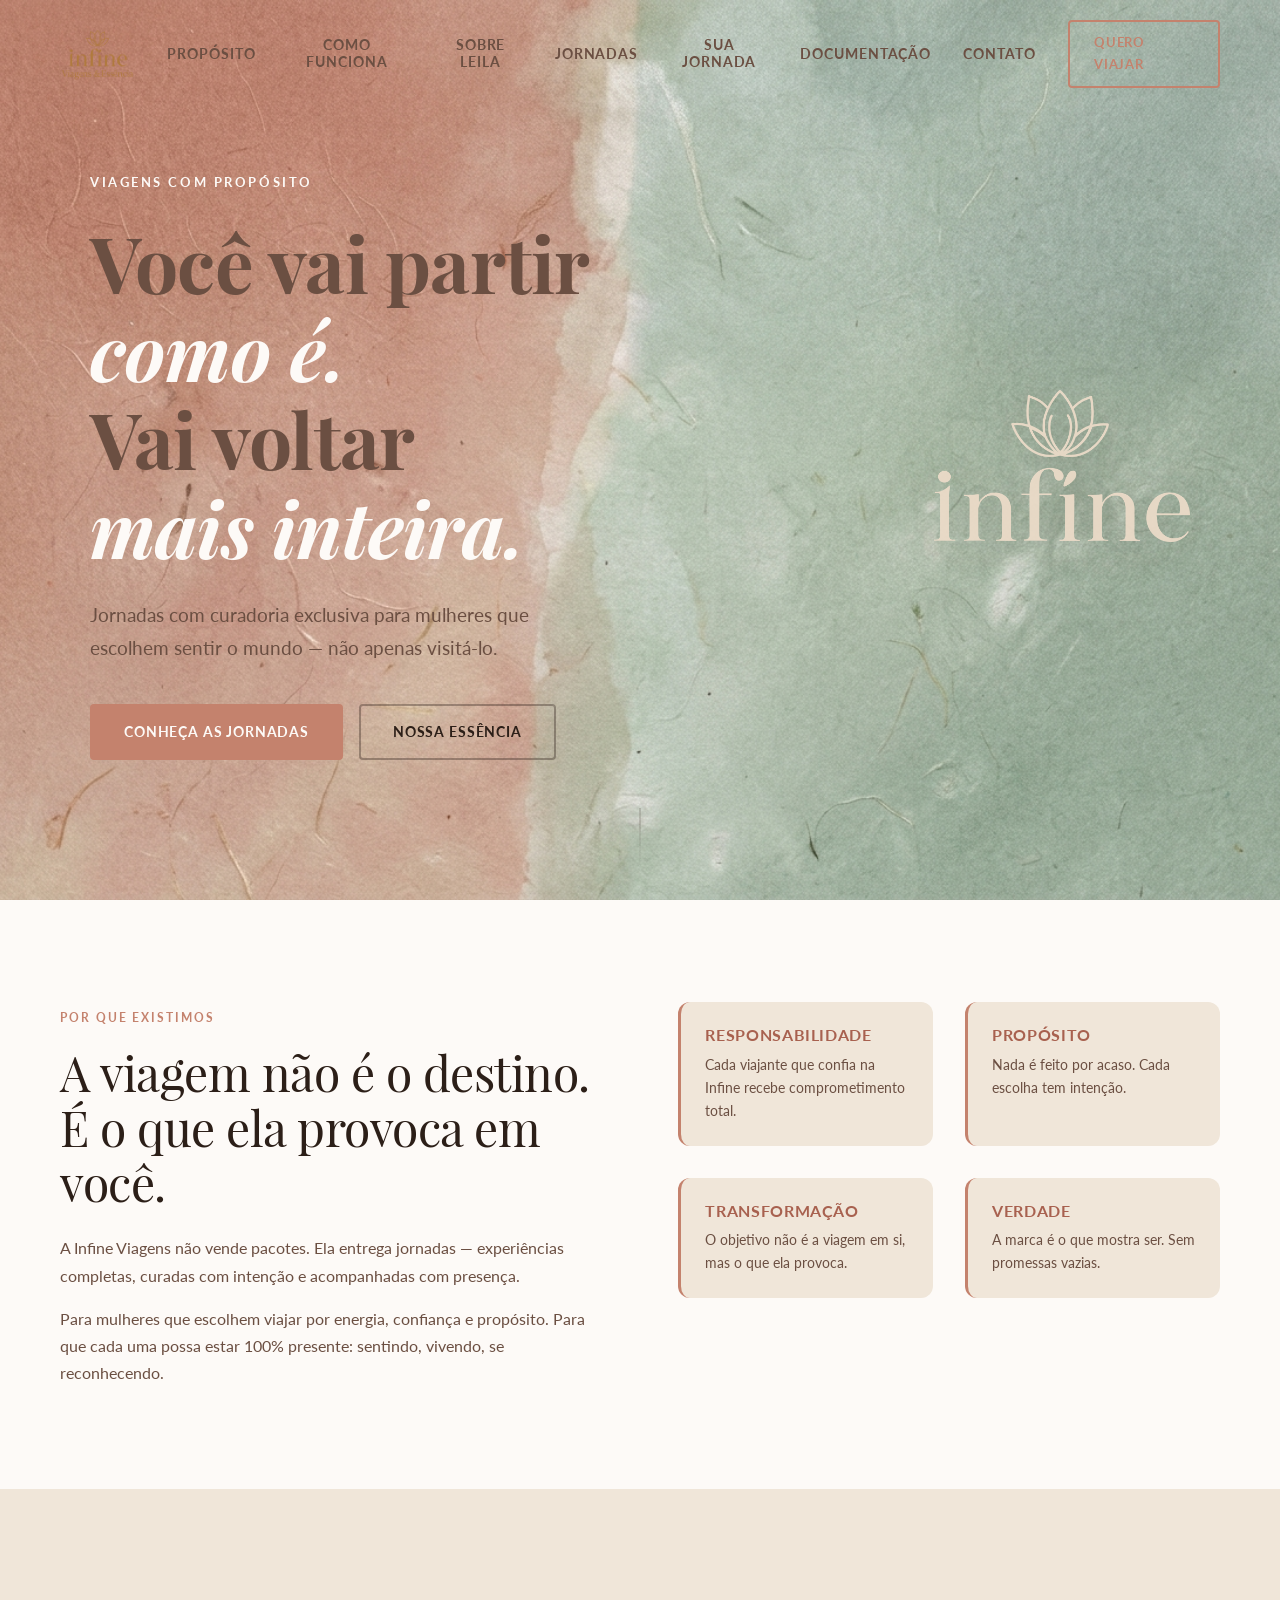
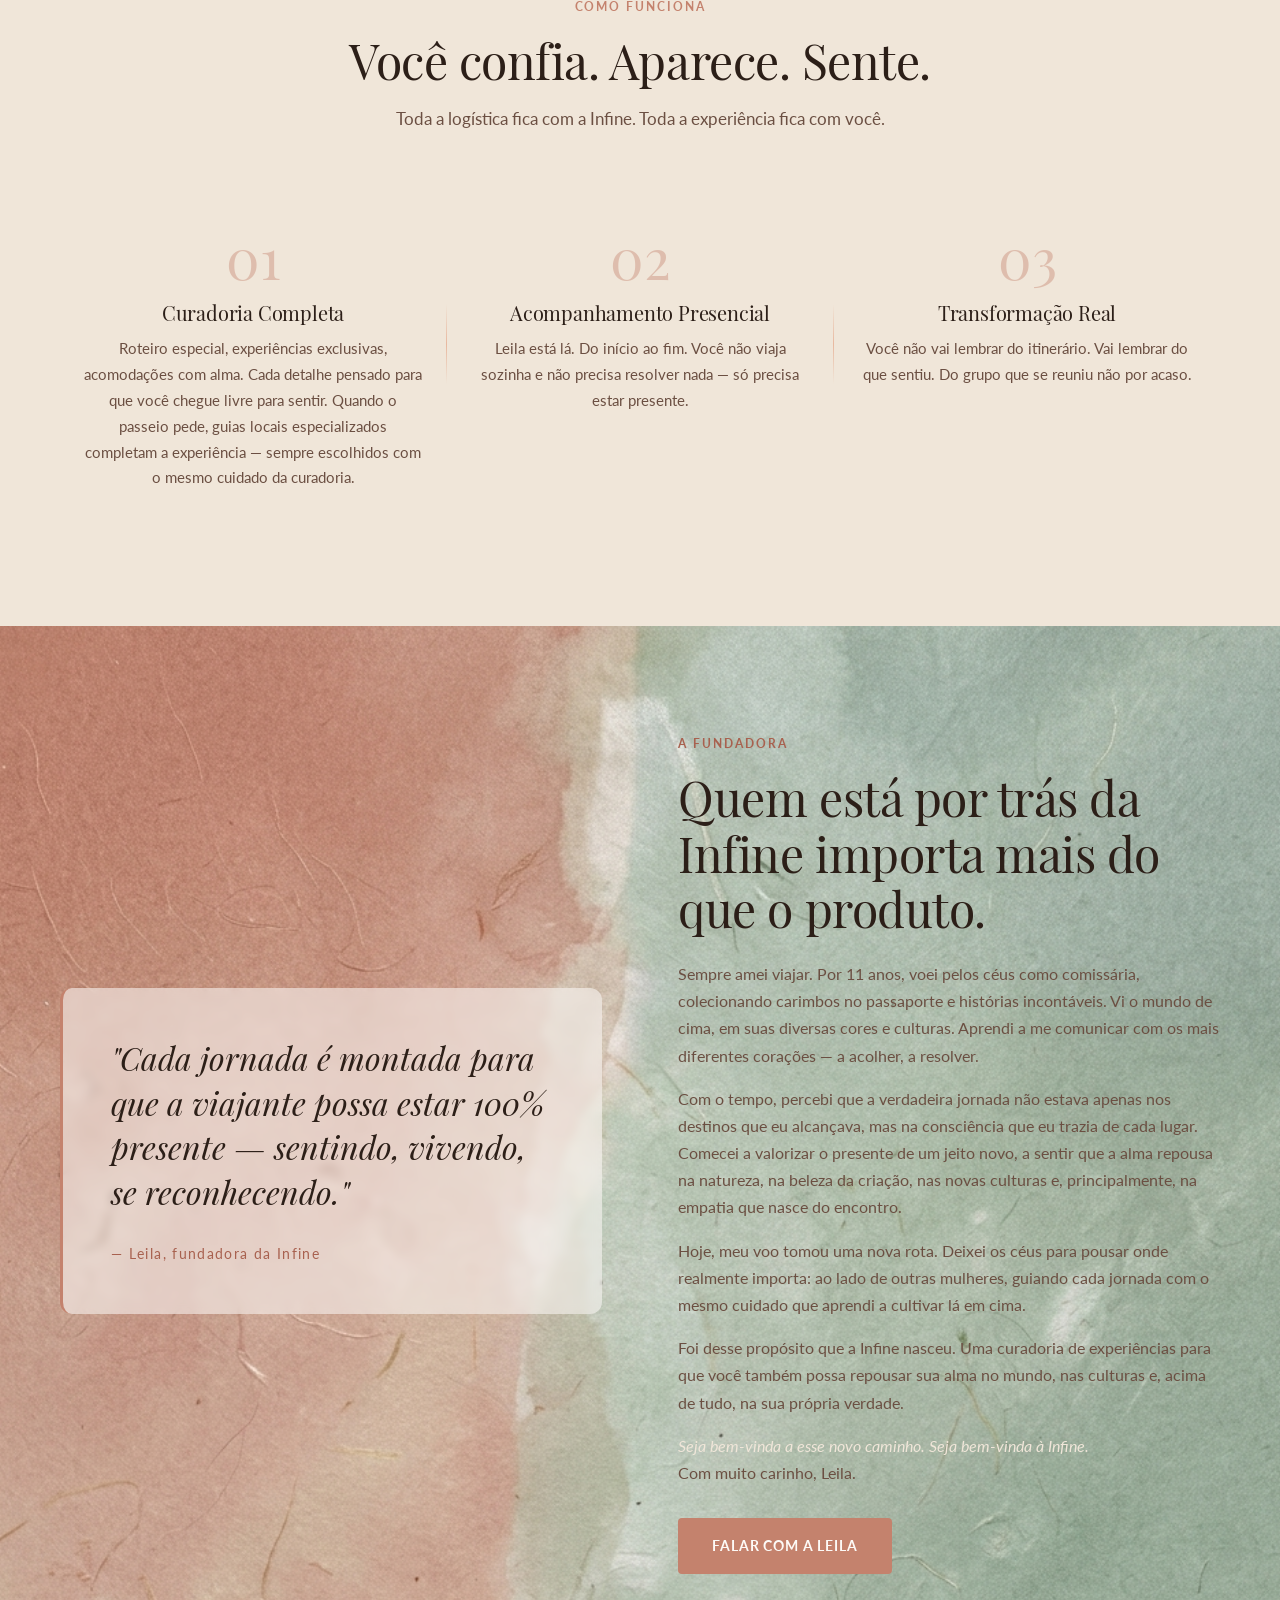
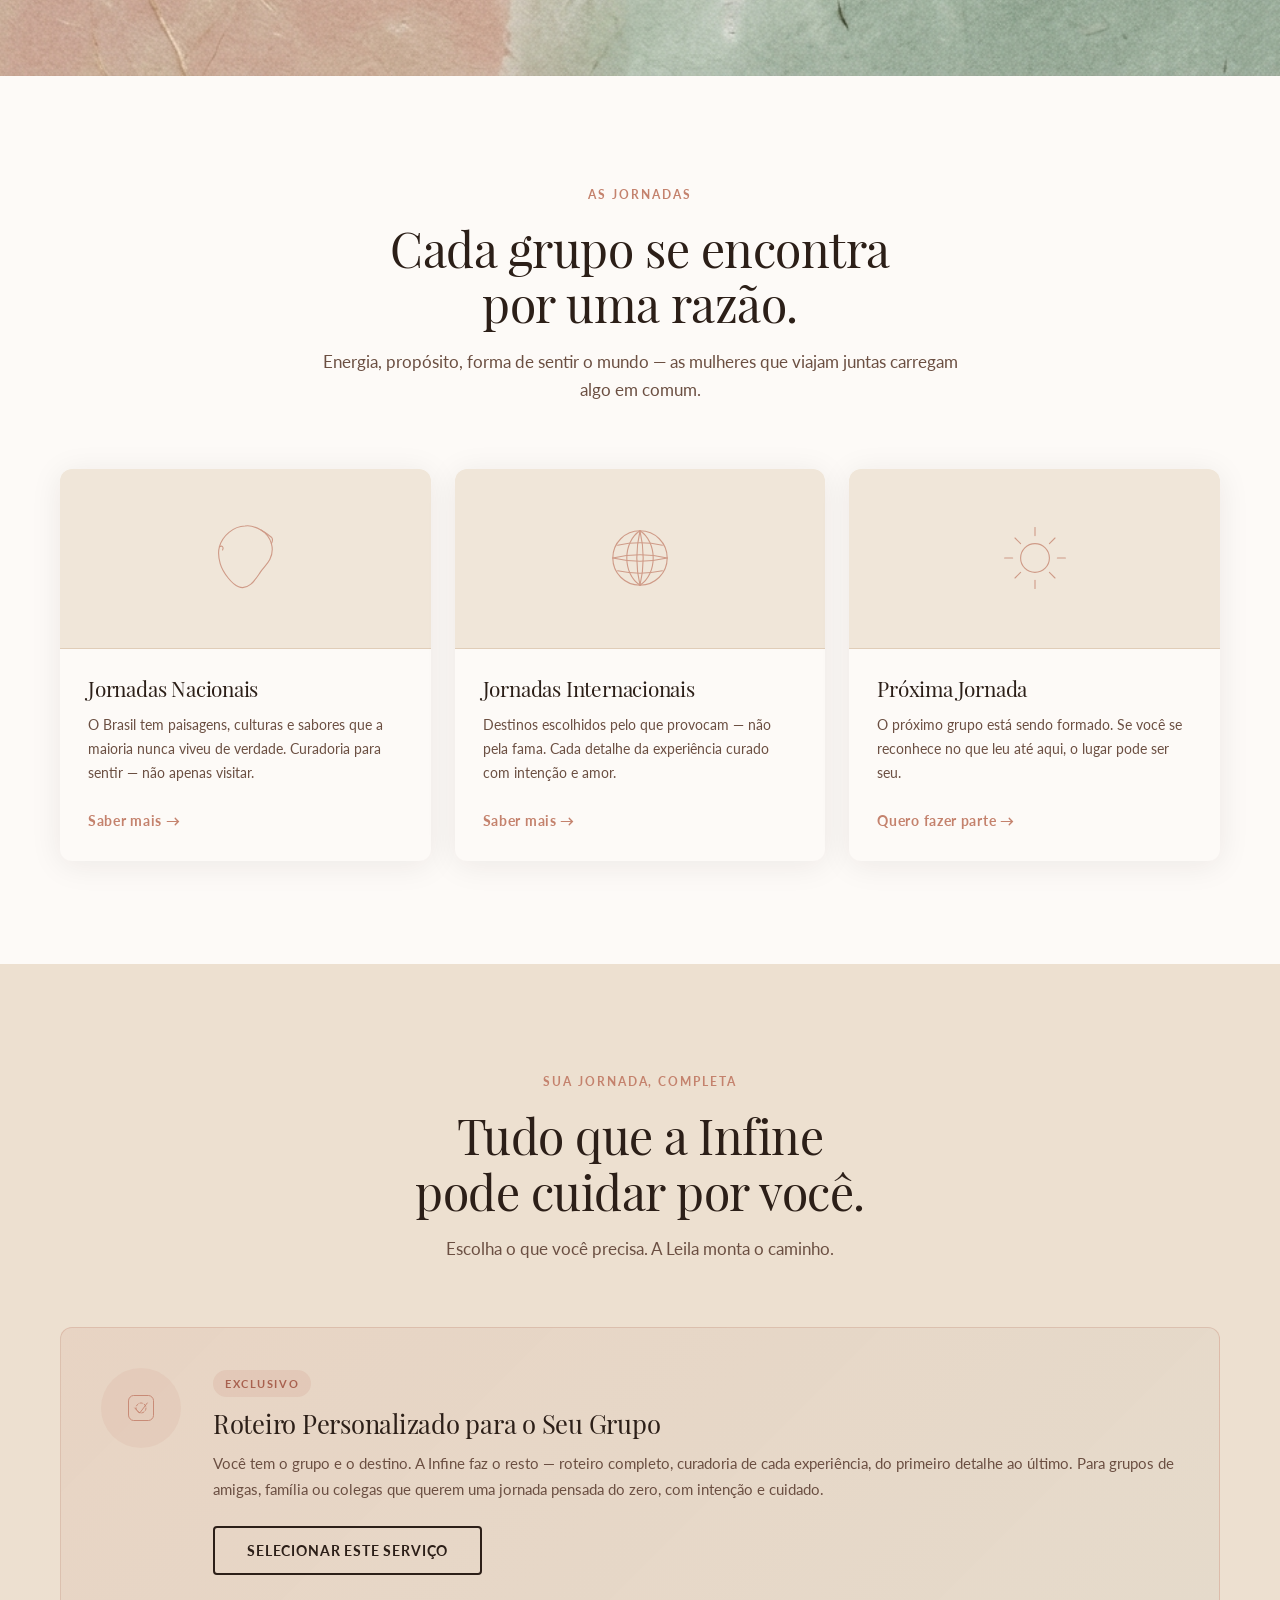
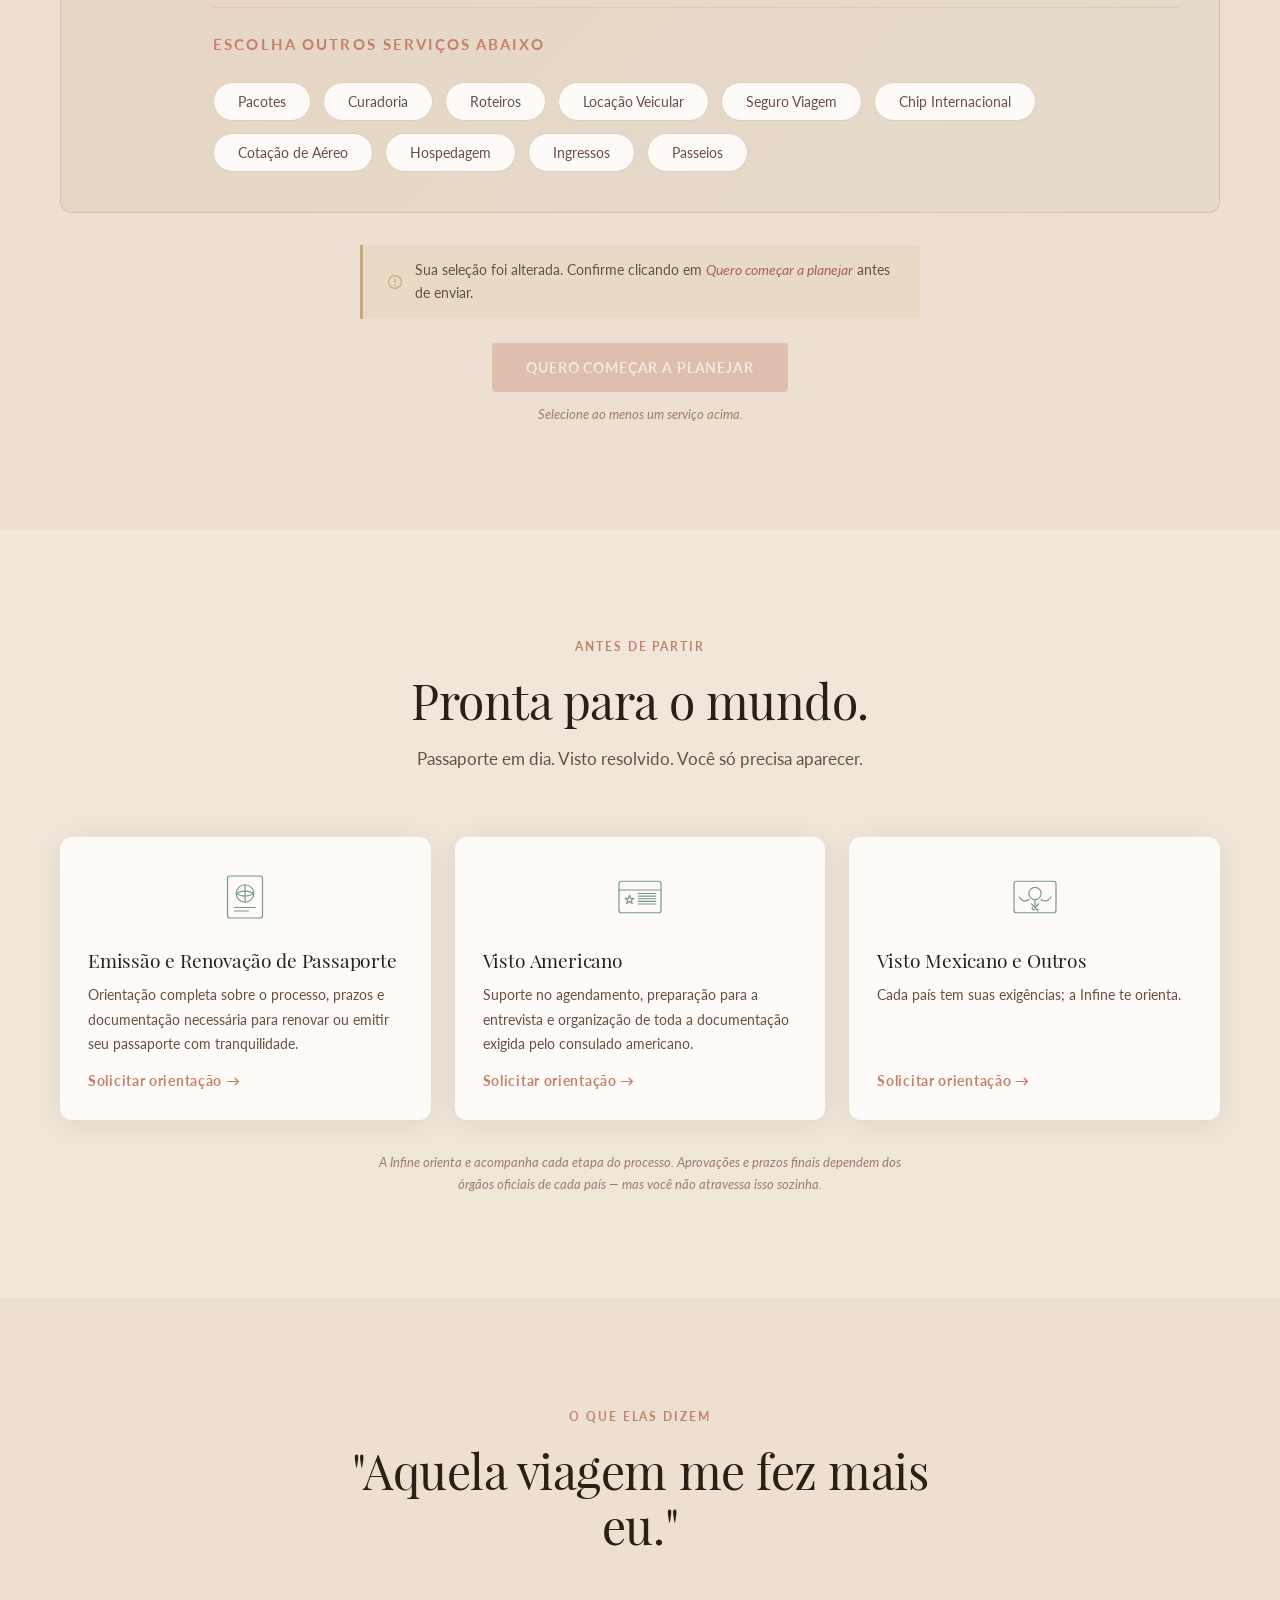
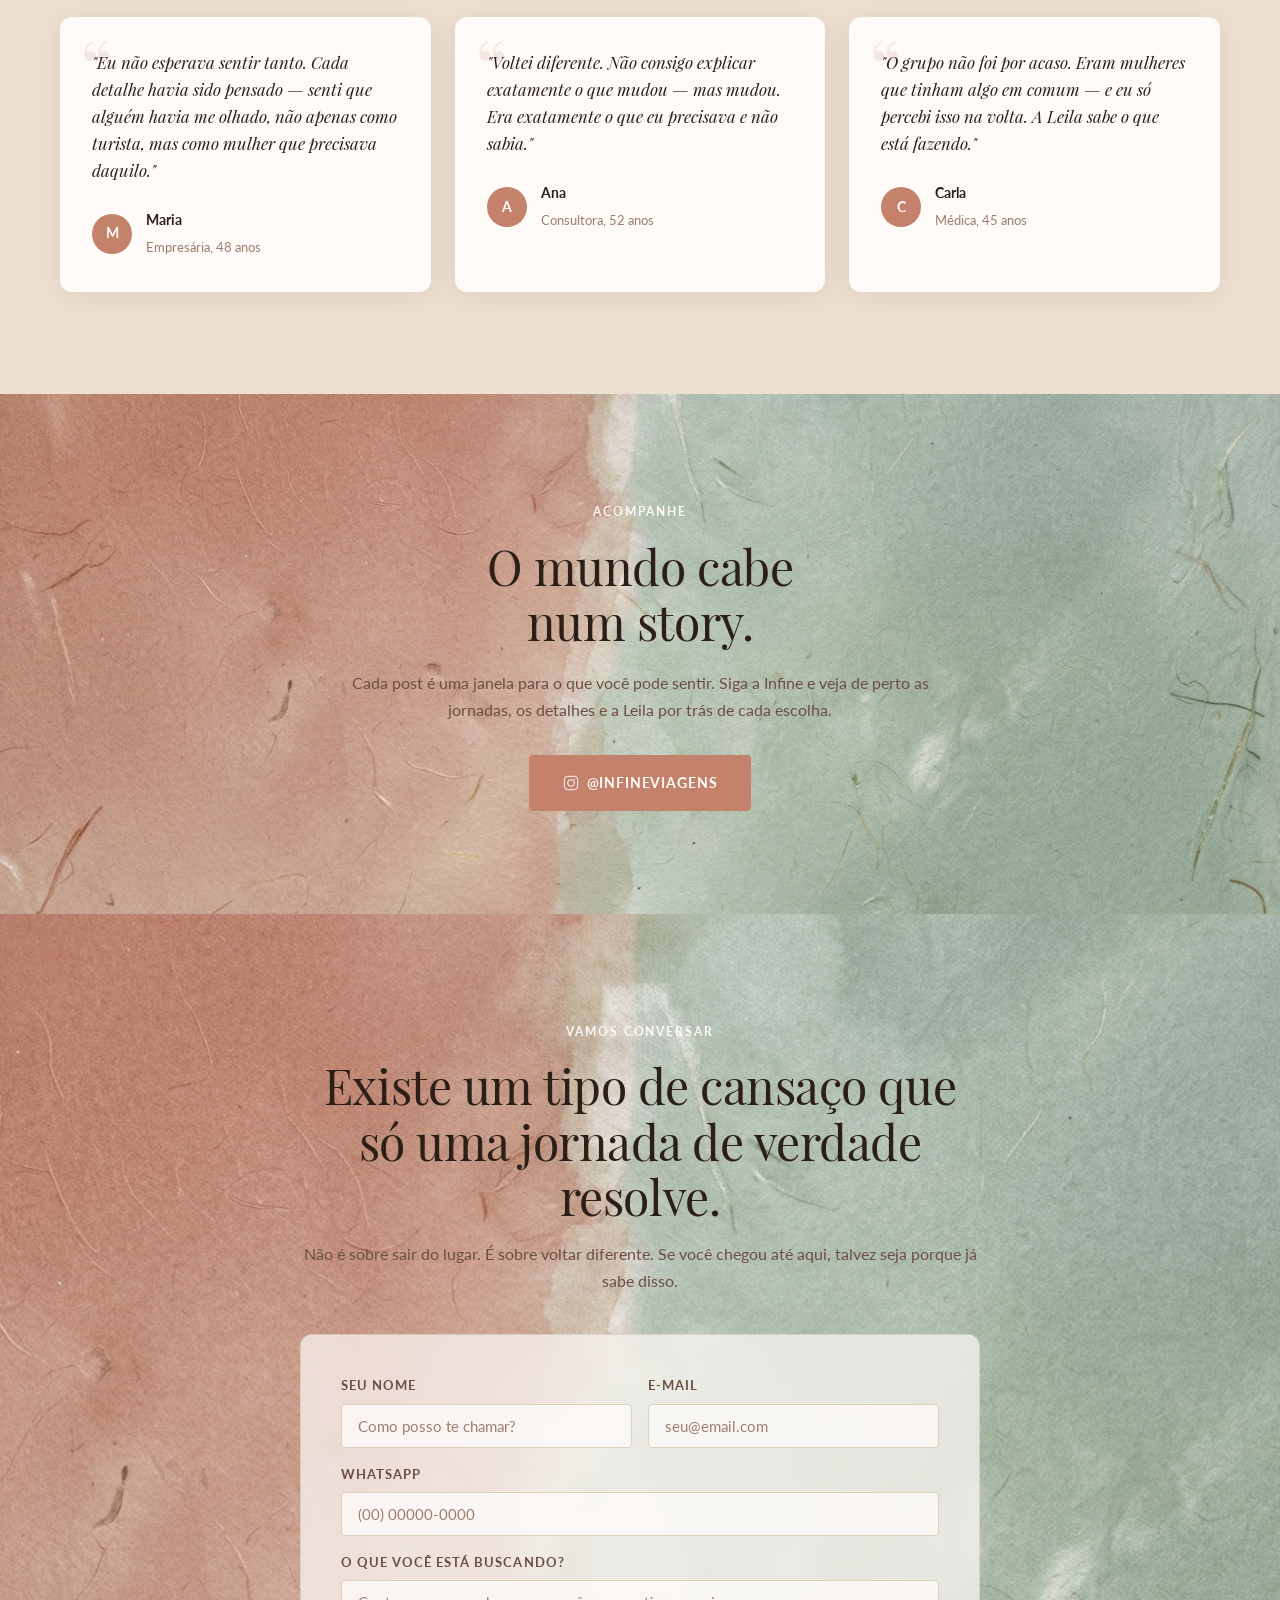
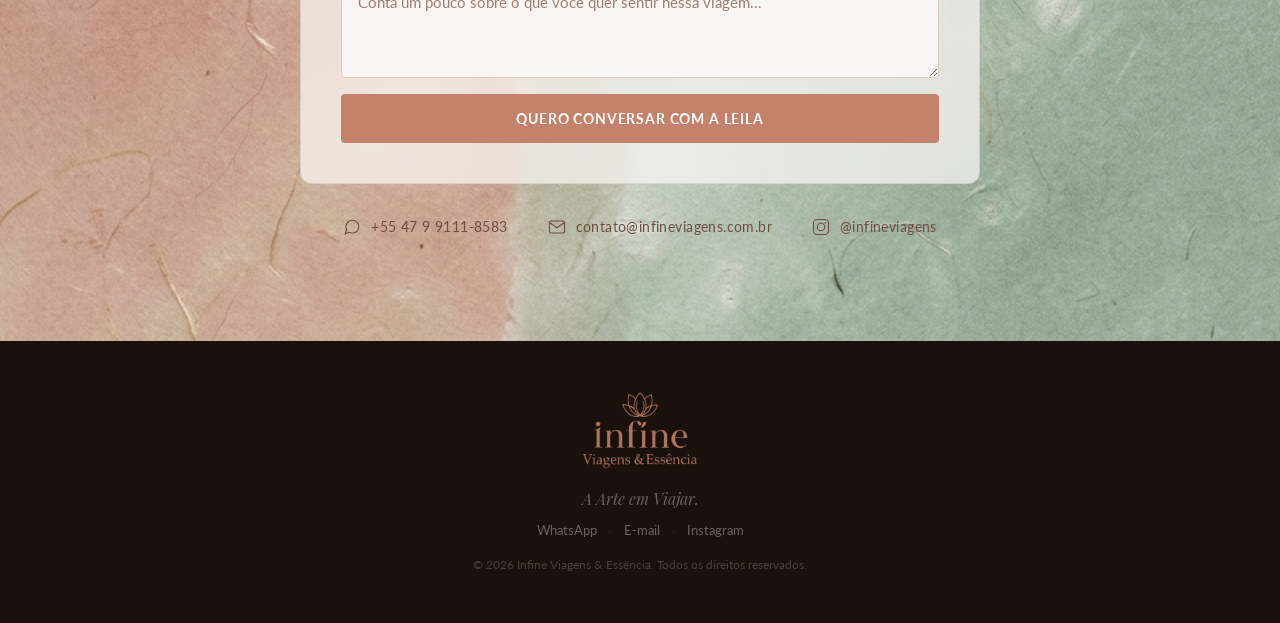
==== commit 0f5f3e50: "feat: logo branca no hero + chips dentro do card Roteiro - Logo branca posicionada à direita do text" ====
--- a/index.html
+++ b/index.html
@@ -44,19 +44,24 @@
       <img src="assets/images/fundo-cartao.png" alt="" aria-hidden="true" class="hero__texture" />
     </div>
     <div class="hero__content container">
-      <p class="hero__eyebrow">Viagens com propósito</p>
-      <h1 class="hero__title">
-        Você vai partir<br />
-        <em>como é.</em><br />
-        Vai voltar<br />
-        <em>mais inteira.</em>
-      </h1>
-      <p class="hero__sub">
-        Jornadas com curadoria exclusiva para mulheres que escolhem sentir o mundo — não apenas visitá-lo.
-      </p>
-      <div class="hero__actions">
-        <a href="#jornadas" class="btn btn--primary">Conheça as Jornadas</a>
-        <a href="#proposito" class="btn btn--ghost">Nossa Essência</a>
+      <div class="hero__text">
+        <p class="hero__eyebrow">Viagens com propósito</p>
+        <h1 class="hero__title">
+          Você vai partir<br />
+          <em>como é.</em><br />
+          Vai voltar<br />
+          <em>mais inteira.</em>
+        </h1>
+        <p class="hero__sub">
+          Jornadas com curadoria exclusiva para mulheres que escolhem sentir o mundo — não apenas visitá-lo.
+        </p>
+        <div class="hero__actions">
+          <a href="#jornadas" class="btn btn--primary">Conheça as Jornadas</a>
+          <a href="#proposito" class="btn btn--ghost">Nossa Essência</a>
+        </div>
+      </div>
+      <div class="hero__logo-aside" aria-hidden="true">
+        <img src="assets/images/logo-branca.png" alt="" />
       </div>
     </div>
     <div class="hero__scroll" aria-hidden="true">
@@ -240,7 +245,7 @@
         <p class="section-sub">Escolha o que você precisa. A Leila monta o caminho.</p>
       </div>
 
-      <!-- Card destaque: Roteiro Personalizado -->
+      <!-- Card destaque: Roteiro Personalizado + todos os serviços -->
       <div class="servicos__destaque fade-in" id="servicoDestaque">
         <div class="servicos__destaque-icon" aria-hidden="true">
           <svg viewBox="0 0 64 64" fill="none" stroke="currentColor" stroke-width="1.4" stroke-linecap="round" stroke-linejoin="round">
@@ -256,21 +261,23 @@
           <button class="btn btn--outline servicos__destaque-btn" data-servico="Roteiro Personalizado para o Meu Grupo">
             Selecionar este serviço
           </button>
-        </div>
-      </div>
-
-      <!-- Grid de chips -->
-      <div class="servicos__grid fade-in" id="servicosGrid">
-        <button class="servico-chip" data-servico="Pacotes">Pacotes</button>
-        <button class="servico-chip" data-servico="Curadoria">Curadoria</button>
-        <button class="servico-chip" data-servico="Roteiros">Roteiros</button>
-        <button class="servico-chip" data-servico="Locação Veicular">Locação Veicular</button>
-        <button class="servico-chip" data-servico="Seguro Viagem">Seguro Viagem</button>
-        <button class="servico-chip" data-servico="Chip Internacional">Chip Internacional</button>
-        <button class="servico-chip" data-servico="Cotação de Aéreo">Cotação de Aéreo</button>
-        <button class="servico-chip" data-servico="Hospedagem">Hospedagem</button>
-        <button class="servico-chip" data-servico="Ingressos">Ingressos</button>
-        <button class="servico-chip" data-servico="Passeios">Passeios</button>
+
+          <p class="servicos__outros-label">Escolha outros serviços abaixo</p>
+
+          <!-- Grid de chips dentro do card -->
+          <div class="servicos__grid" id="servicosGrid">
+            <button class="servico-chip" data-servico="Pacotes">Pacotes</button>
+            <button class="servico-chip" data-servico="Curadoria">Curadoria</button>
+            <button class="servico-chip" data-servico="Roteiros">Roteiros</button>
+            <button class="servico-chip" data-servico="Locação Veicular">Locação Veicular</button>
+            <button class="servico-chip" data-servico="Seguro Viagem">Seguro Viagem</button>
+            <button class="servico-chip" data-servico="Chip Internacional">Chip Internacional</button>
+            <button class="servico-chip" data-servico="Cotação de Aéreo">Cotação de Aéreo</button>
+            <button class="servico-chip" data-servico="Hospedagem">Hospedagem</button>
+            <button class="servico-chip" data-servico="Ingressos">Ingressos</button>
+            <button class="servico-chip" data-servico="Passeios">Passeios</button>
+          </div>
+        </div>
       </div>
 
       <!-- Aviso de seleção alterada -->
--- a/css/styles.css
+++ b/css/styles.css
@@ -318,7 +318,27 @@
   position: relative;
   z-index: 1;
   padding-block: 8rem 6rem;
-  max-width: 780px;
+  max-width: 1100px;
+  display: flex;
+  align-items: center;
+  gap: clamp(3rem, 6vw, 6rem);
+}
+
+.hero__text {
+  flex: 1 1 0;
+  min-width: 0;
+}
+
+.hero__logo-aside {
+  flex: 0 0 auto;
+  display: flex;
+  align-items: center;
+  justify-content: center;
+}
+.hero__logo-aside img {
+  width: clamp(180px, 20vw, 280px);
+  opacity: .92;
+  filter: drop-shadow(0 4px 24px rgba(44,31,24,.18));
 }
 
 .hero__eyebrow {
@@ -584,7 +604,7 @@
   background: var(--nude);
 }
 
-/* Card destaque — Roteiro Personalizado */
+/* Card destaque — Roteiro Personalizado + chips internos */
 .servicos__destaque {
   display: grid;
   grid-template-columns: 80px 1fr;
@@ -594,7 +614,7 @@
   border: 1.5px solid rgba(196,130,109,.3);
   border-radius: var(--radius-lg);
   padding: 2.5rem;
-  margin-bottom: 3rem;
+  margin-bottom: 2rem;
 }
 
 .servicos__destaque-icon {
@@ -633,6 +653,20 @@
   margin-bottom: 1.5rem;
 }
 
+/* Divisor interno */
+.servicos__outros-label {
+  font-family: var(--font-sans);
+  font-size: .75rem;
+  font-weight: 700;
+  letter-spacing: .14em;
+  text-transform: uppercase;
+  color: var(--terracota);
+  margin-top: 2rem;
+  margin-bottom: 1rem;
+  padding-top: 1.5rem;
+  border-top: 1px solid rgba(196,130,109,.2);
+}
+
 .servicos__destaque-btn.selected {
   background: var(--terracota);
   color: var(--white);
@@ -644,8 +678,8 @@
   display: flex;
   flex-wrap: wrap;
   gap: .75rem;
-  justify-content: center;
-  margin-bottom: 2rem;
+  justify-content: flex-start;
+  margin-bottom: 0;
 }
 
 .servico-chip {
@@ -1292,7 +1326,8 @@
   .nav__links.open .nav__mobile-cta { display: flex; }
 
   /* Hero */
-  .hero__content { padding-block: 7rem 4rem; }
+  .hero__content { padding-block: 7rem 4rem; gap: 2rem; }
+  .hero__logo-aside img { width: clamp(120px, 16vw, 200px); }
   .hero__actions { flex-direction: column; gap: .75rem; }
   .hero__actions .btn { justify-content: center; width: 100%; max-width: 320px; }
 
@@ -1335,7 +1370,9 @@
   .nav.scrolled .nav__logo img { height: 36px; }
 
   /* Hero */
-  .hero__content { padding-block: 6rem 3.5rem; }
+  .hero__content { padding-block: 6rem 3.5rem; flex-direction: column; gap: 1.5rem; }
+  .hero__logo-aside { order: -1; }
+  .hero__logo-aside img { width: clamp(100px, 40vw, 160px); }
   .hero__eyebrow { font-size: .72rem; }
 
   /* Steps */
@@ -1356,7 +1393,7 @@
   .depoimento { padding: 1.5rem; }
 
   /* Sua Jornada — mobile */
-  .servicos__destaque { grid-template-columns: 1fr; }
+  .servicos__destaque { grid-template-columns: 1fr; padding: 1.5rem; }
   .servicos__destaque-icon { display: none; }
 
   /* Instagram */
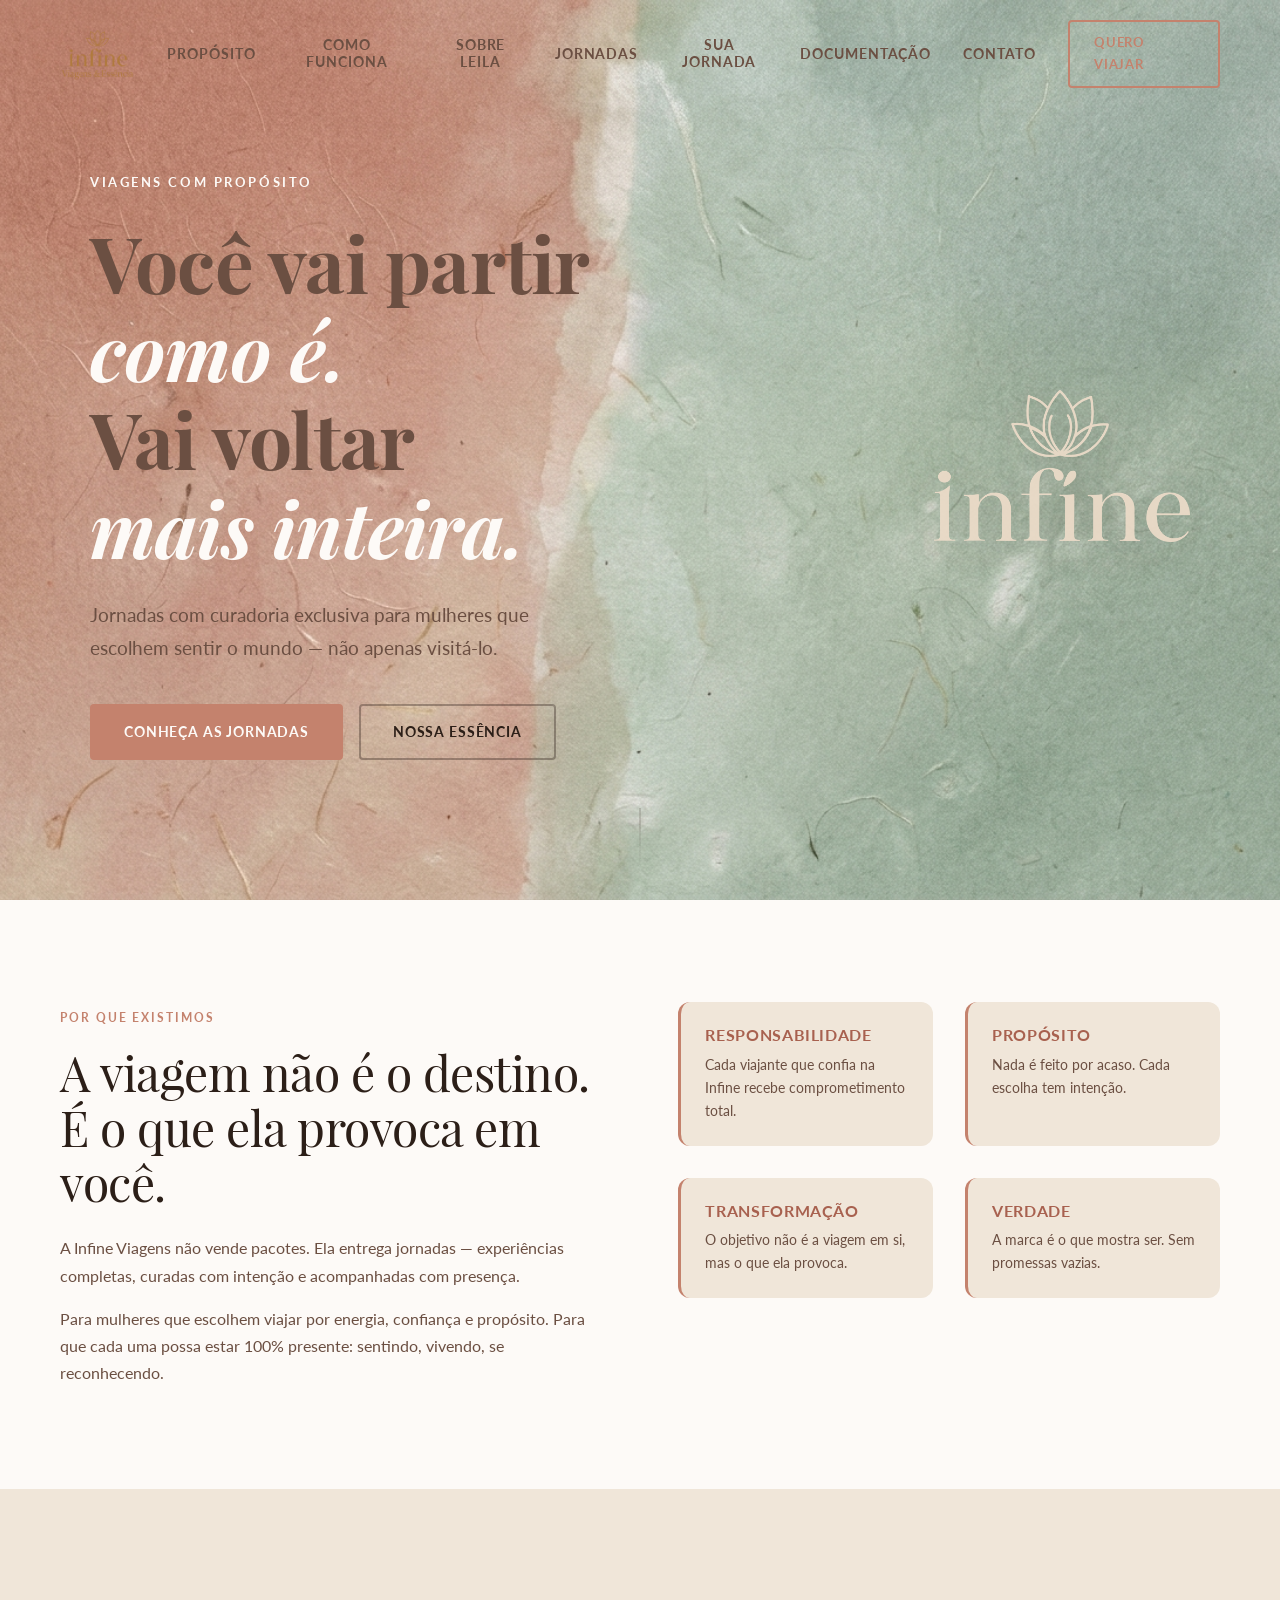
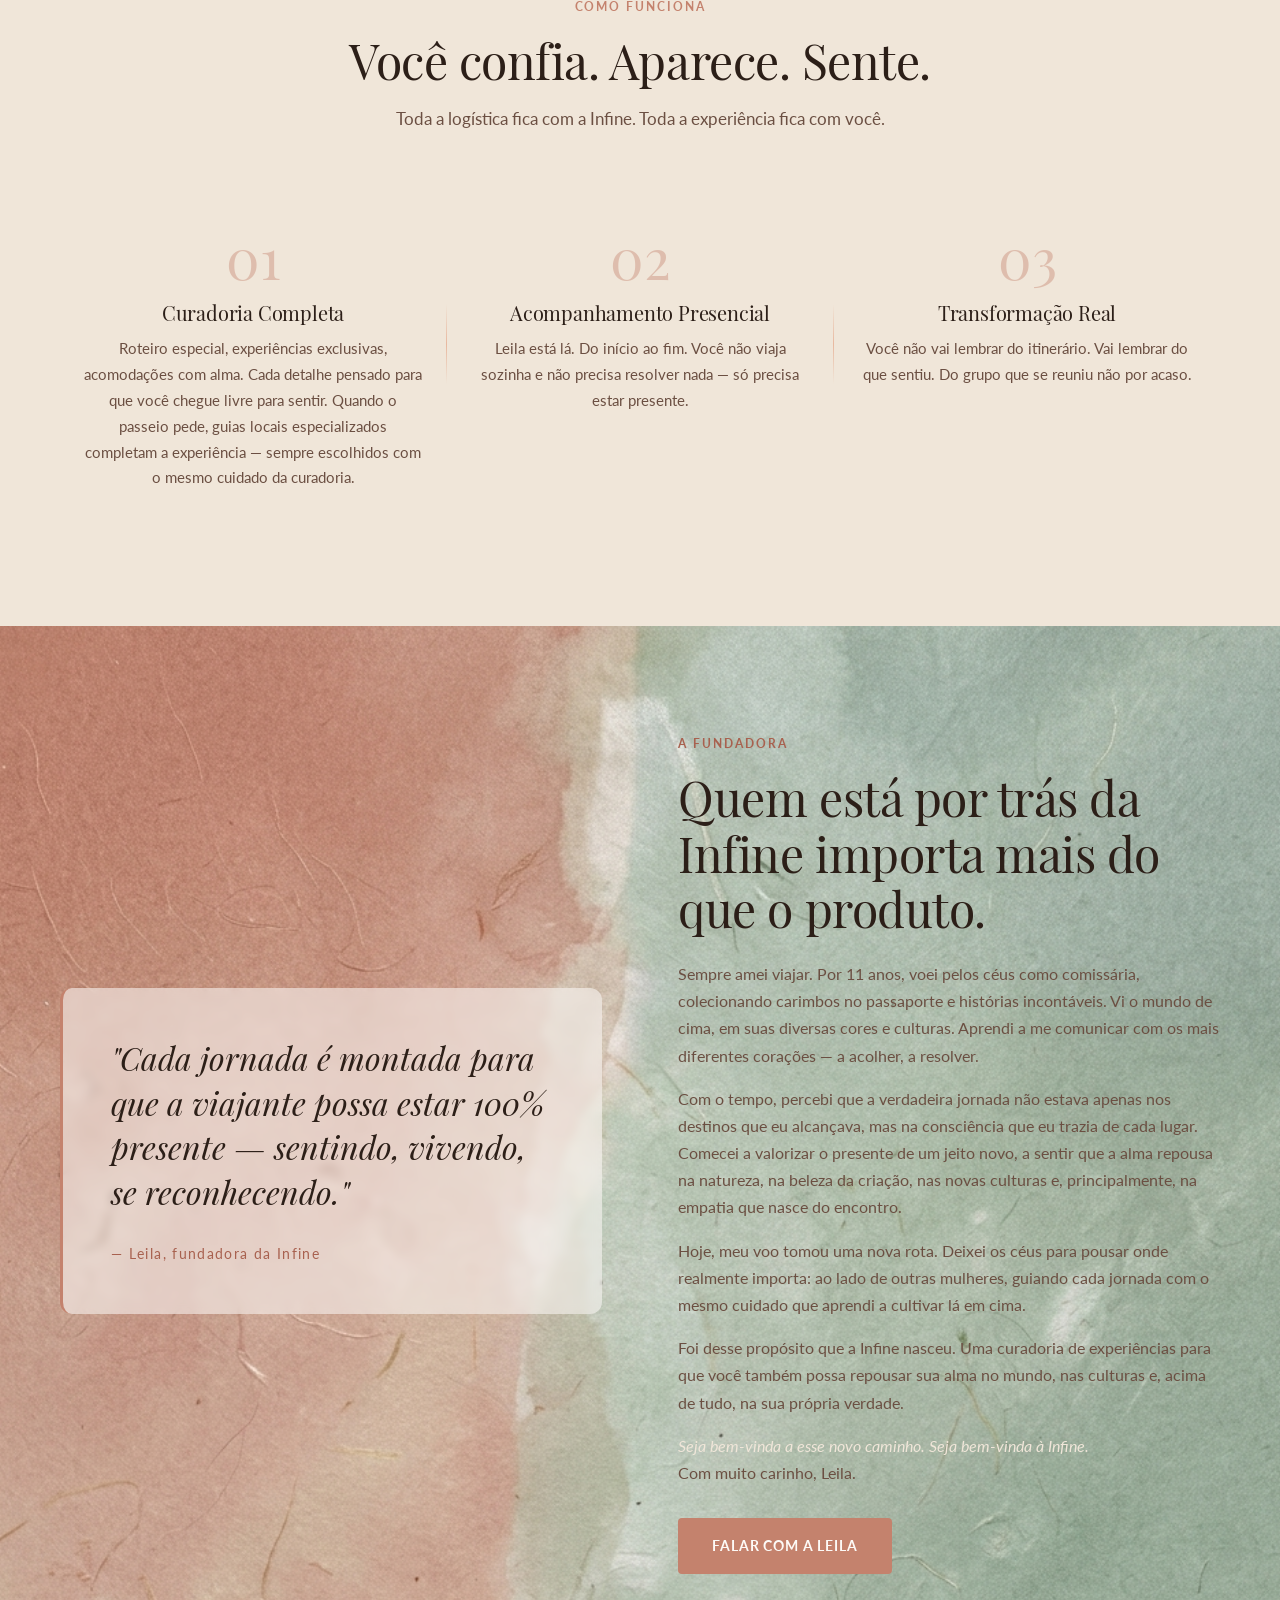
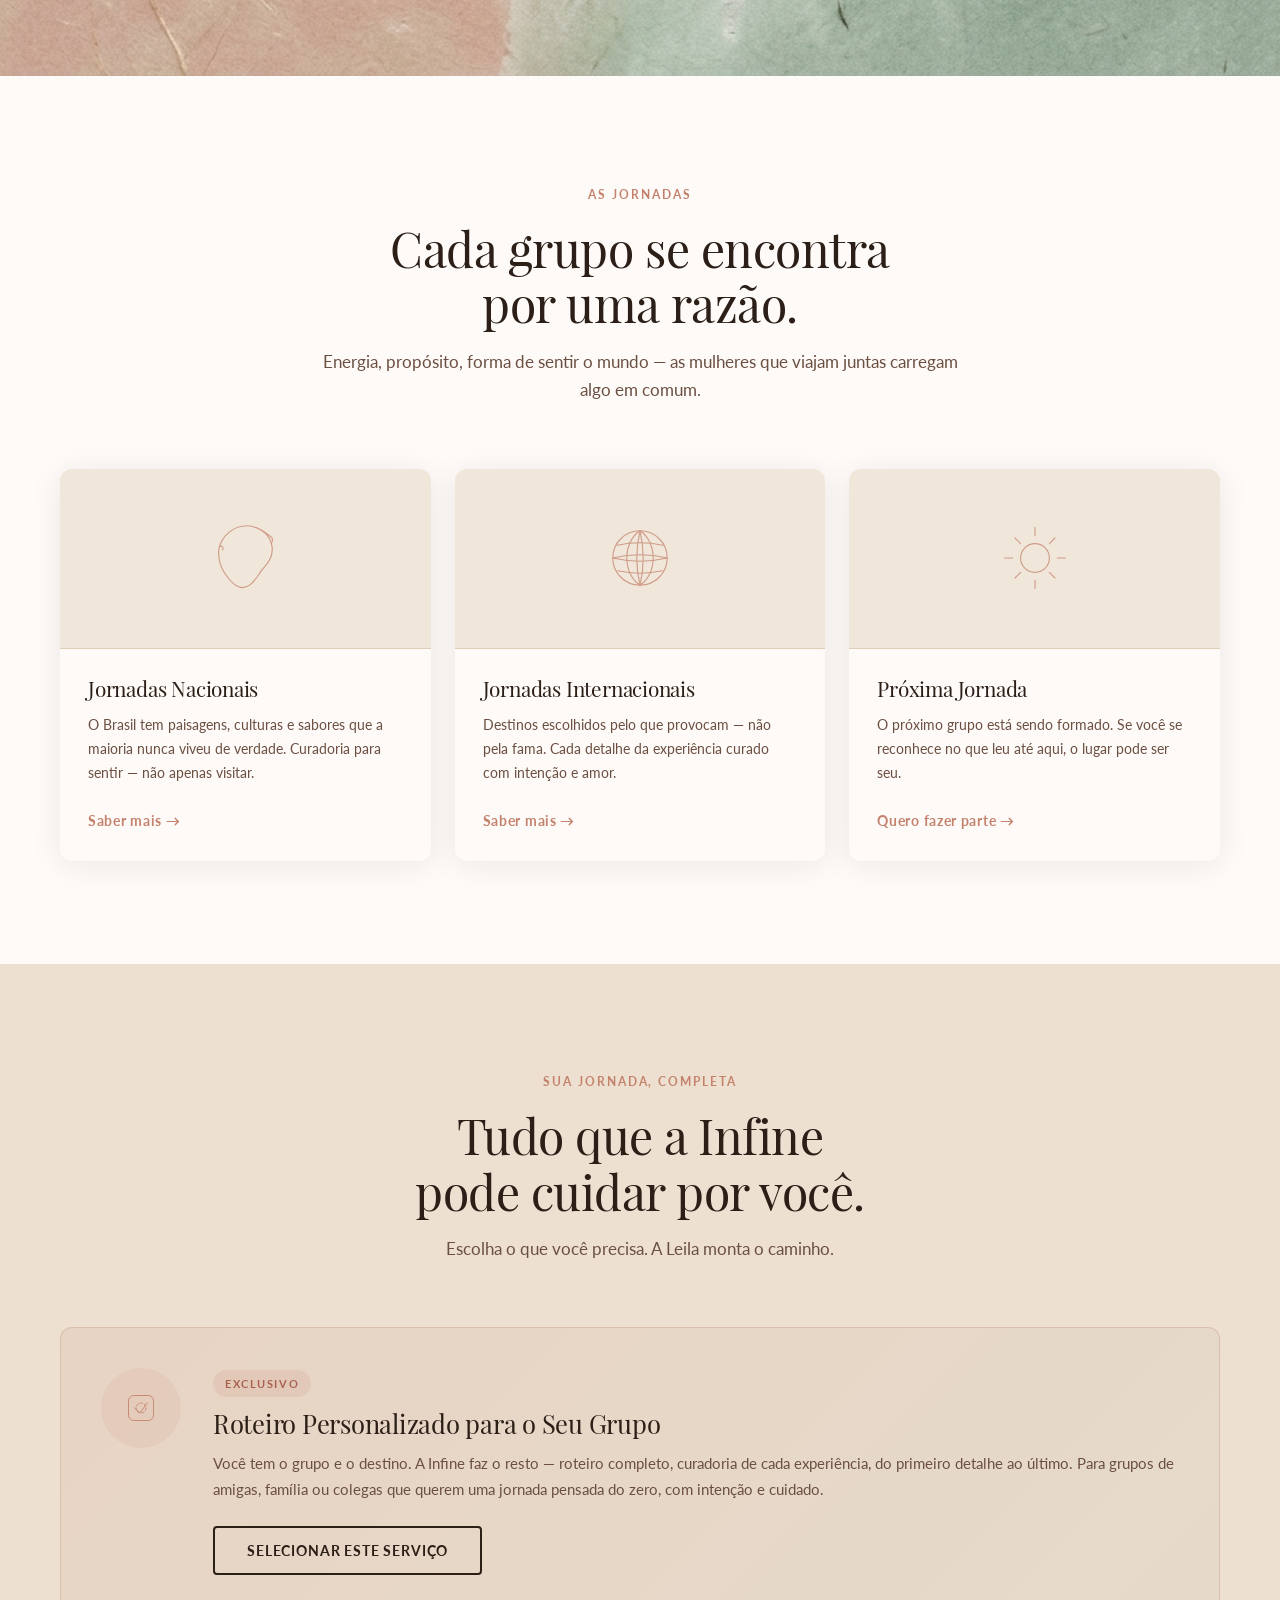
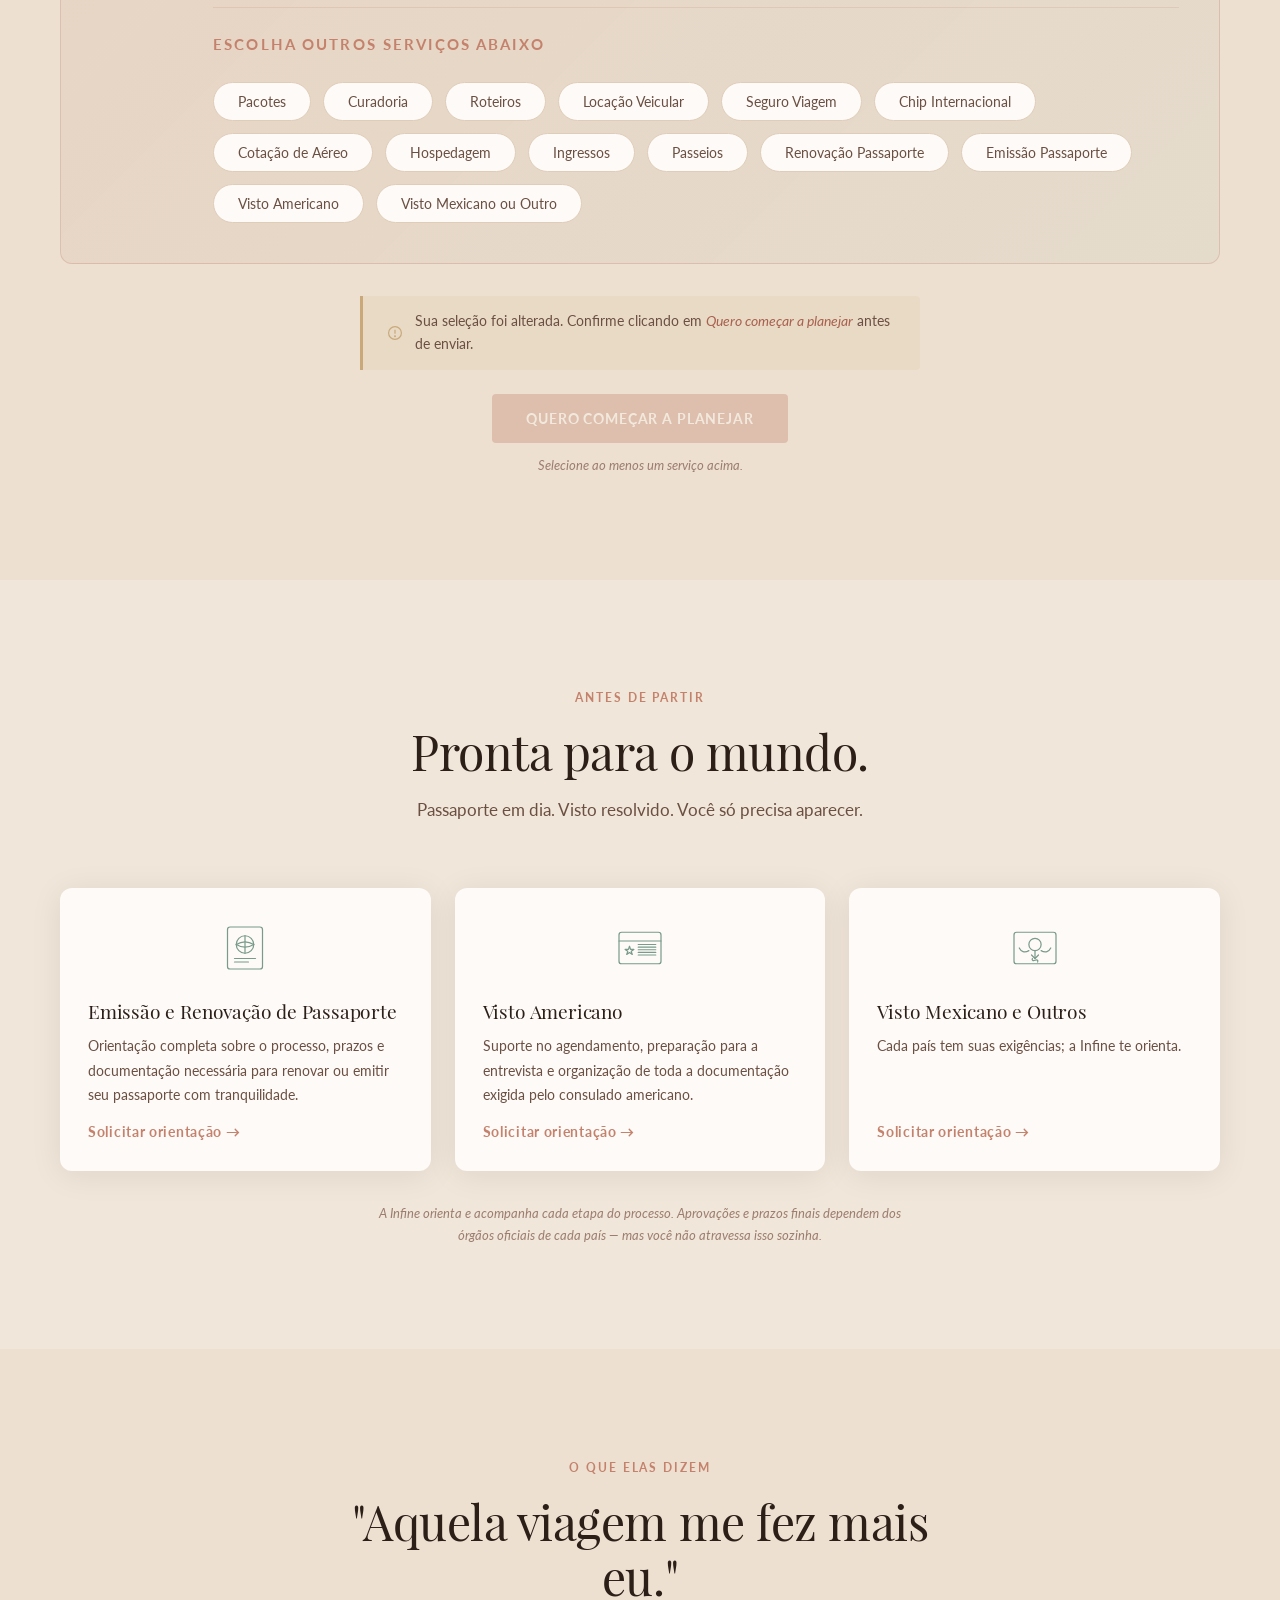
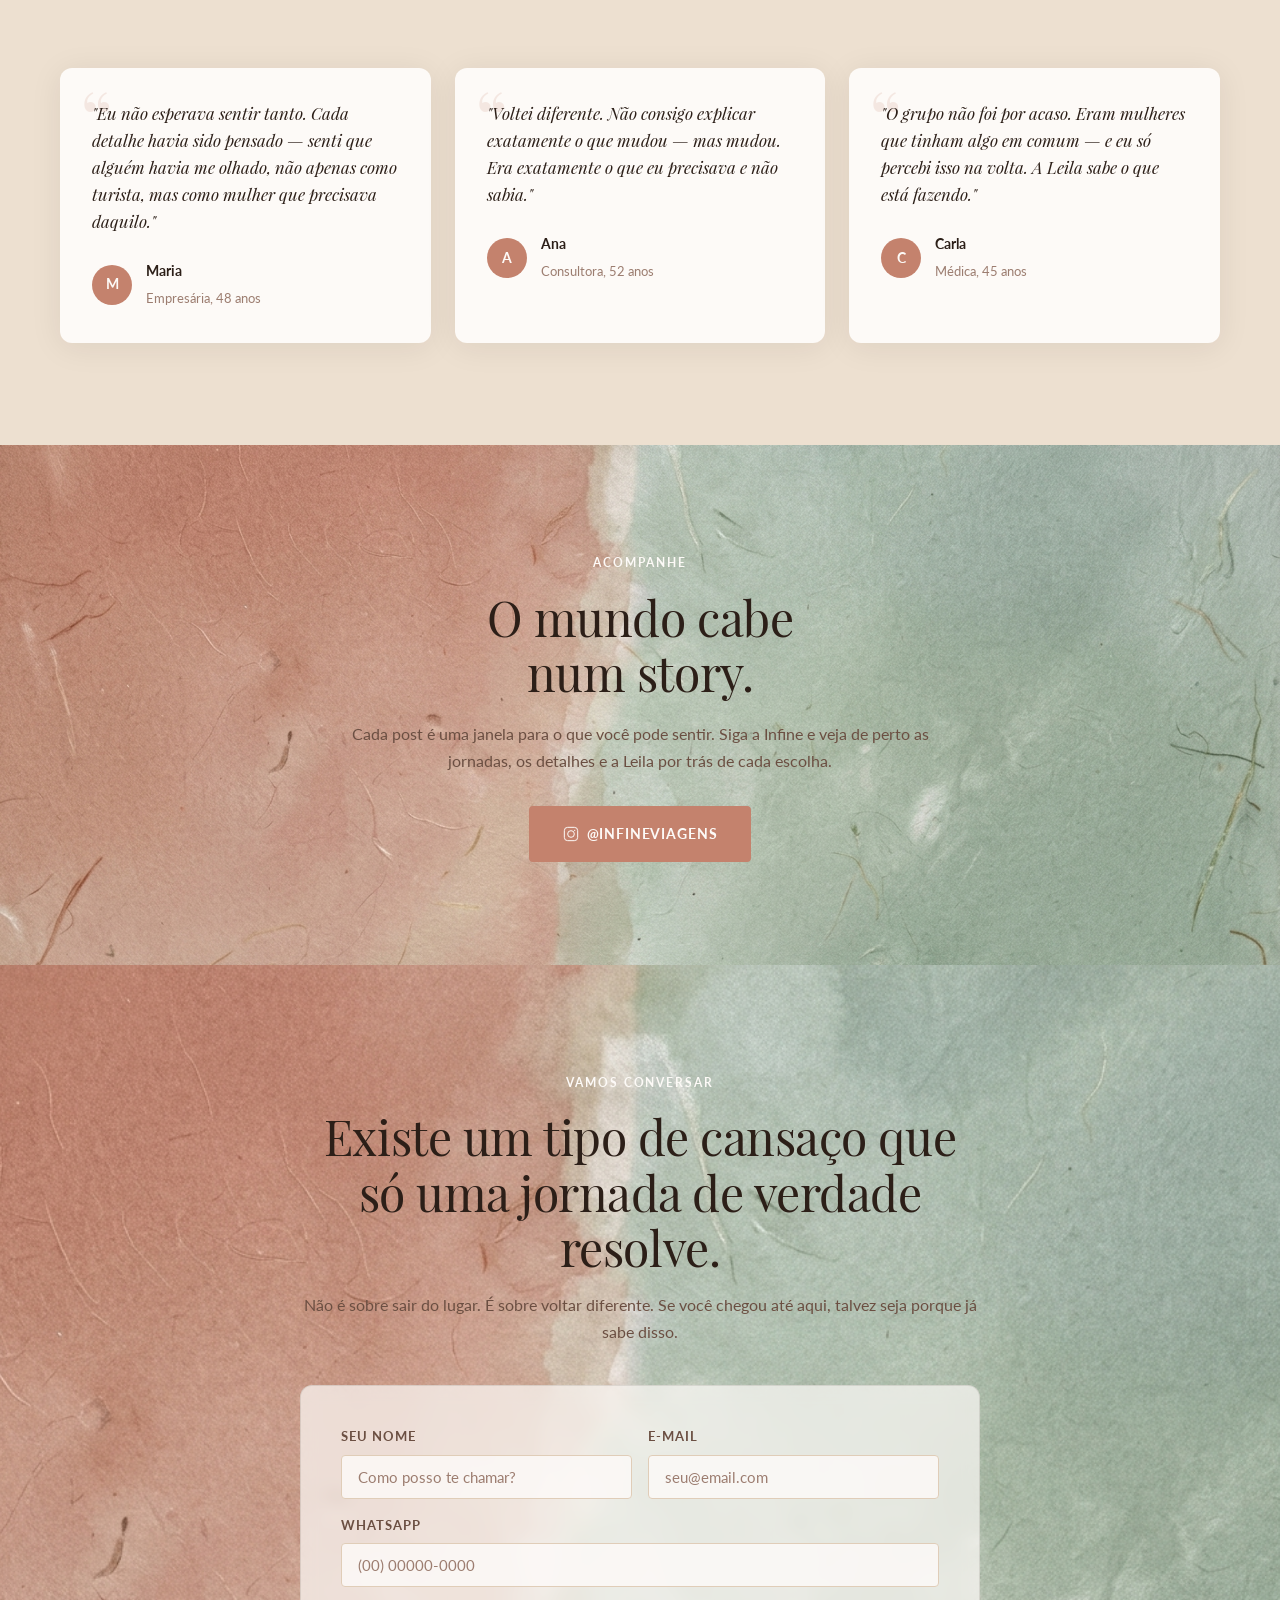
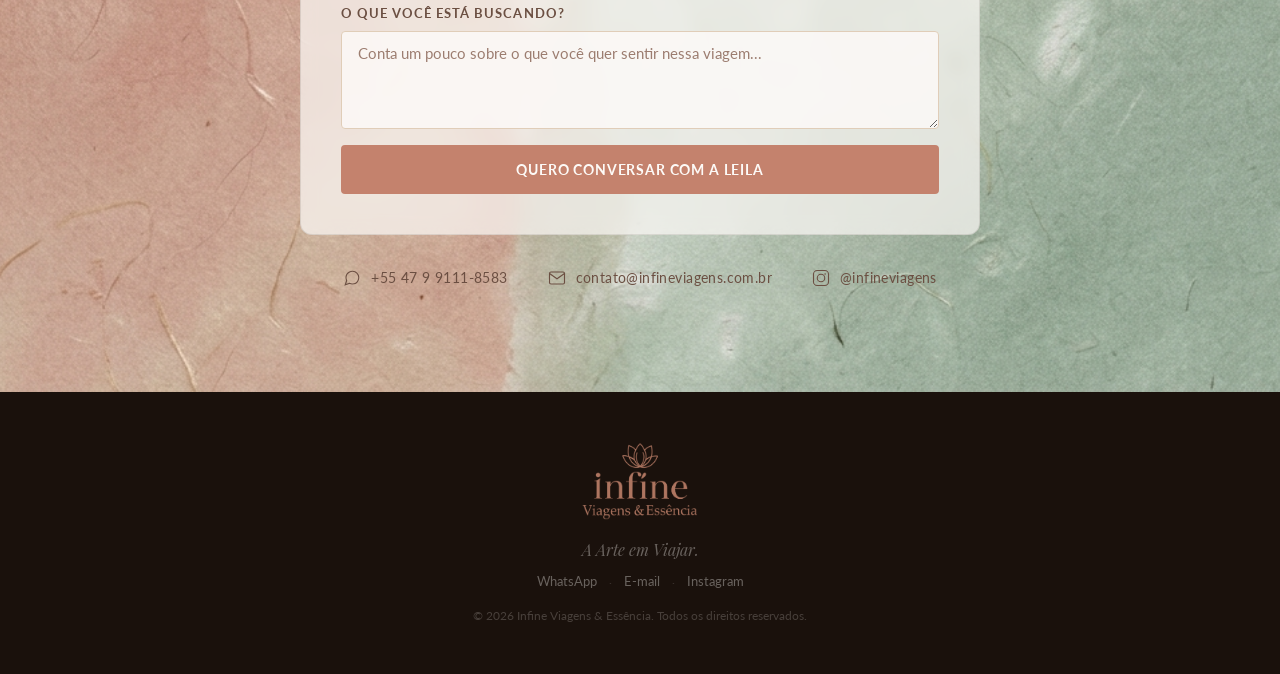
==== commit f3b6a390: "feat: adicionar serviços de documentação nos chips de Sua Jornada Renovação Passaporte, Emissão Pass" ====
--- a/index.html
+++ b/index.html
@@ -276,6 +276,10 @@
             <button class="servico-chip" data-servico="Hospedagem">Hospedagem</button>
             <button class="servico-chip" data-servico="Ingressos">Ingressos</button>
             <button class="servico-chip" data-servico="Passeios">Passeios</button>
+            <button class="servico-chip" data-servico="Renovação de Passaporte">Renovação Passaporte</button>
+            <button class="servico-chip" data-servico="Emissão de Passaporte">Emissão Passaporte</button>
+            <button class="servico-chip" data-servico="Visto Americano">Visto Americano</button>
+            <button class="servico-chip" data-servico="Visto Mexicano ou Outro">Visto Mexicano ou Outro</button>
           </div>
         </div>
       </div>
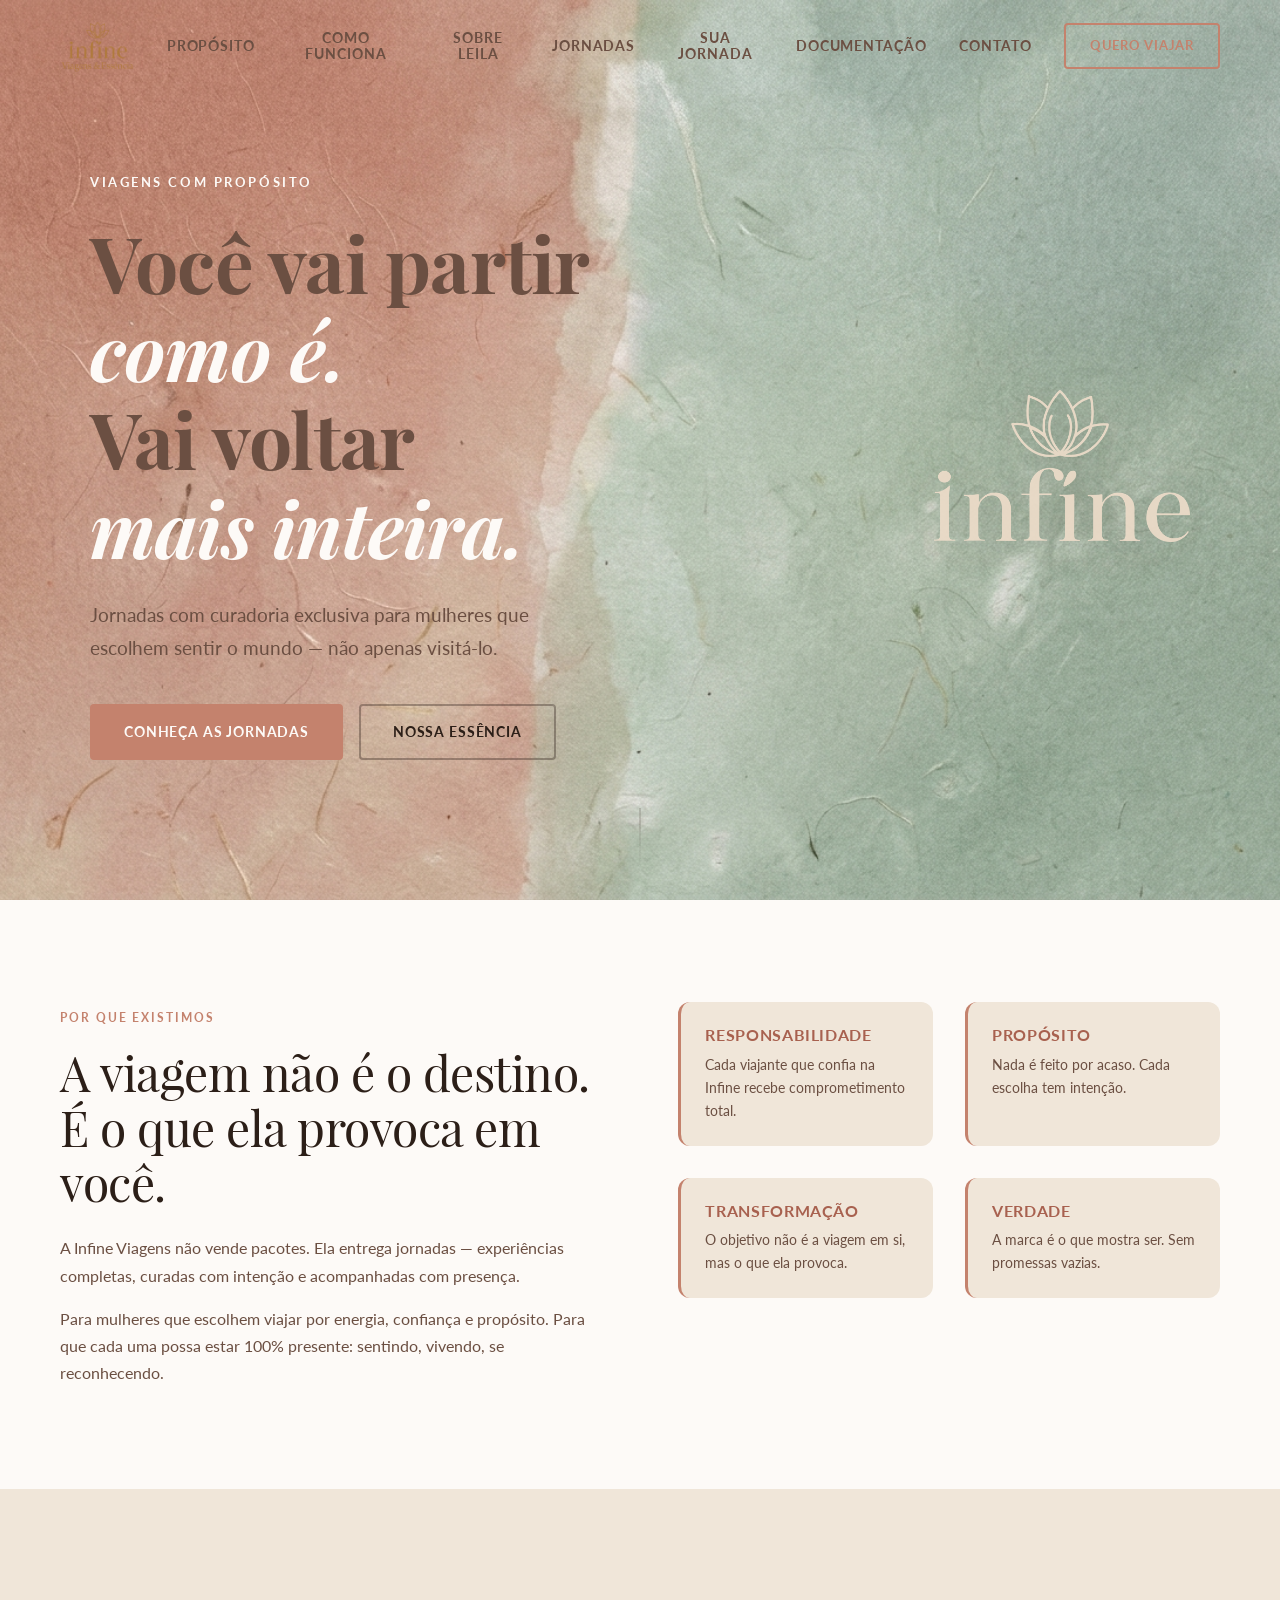
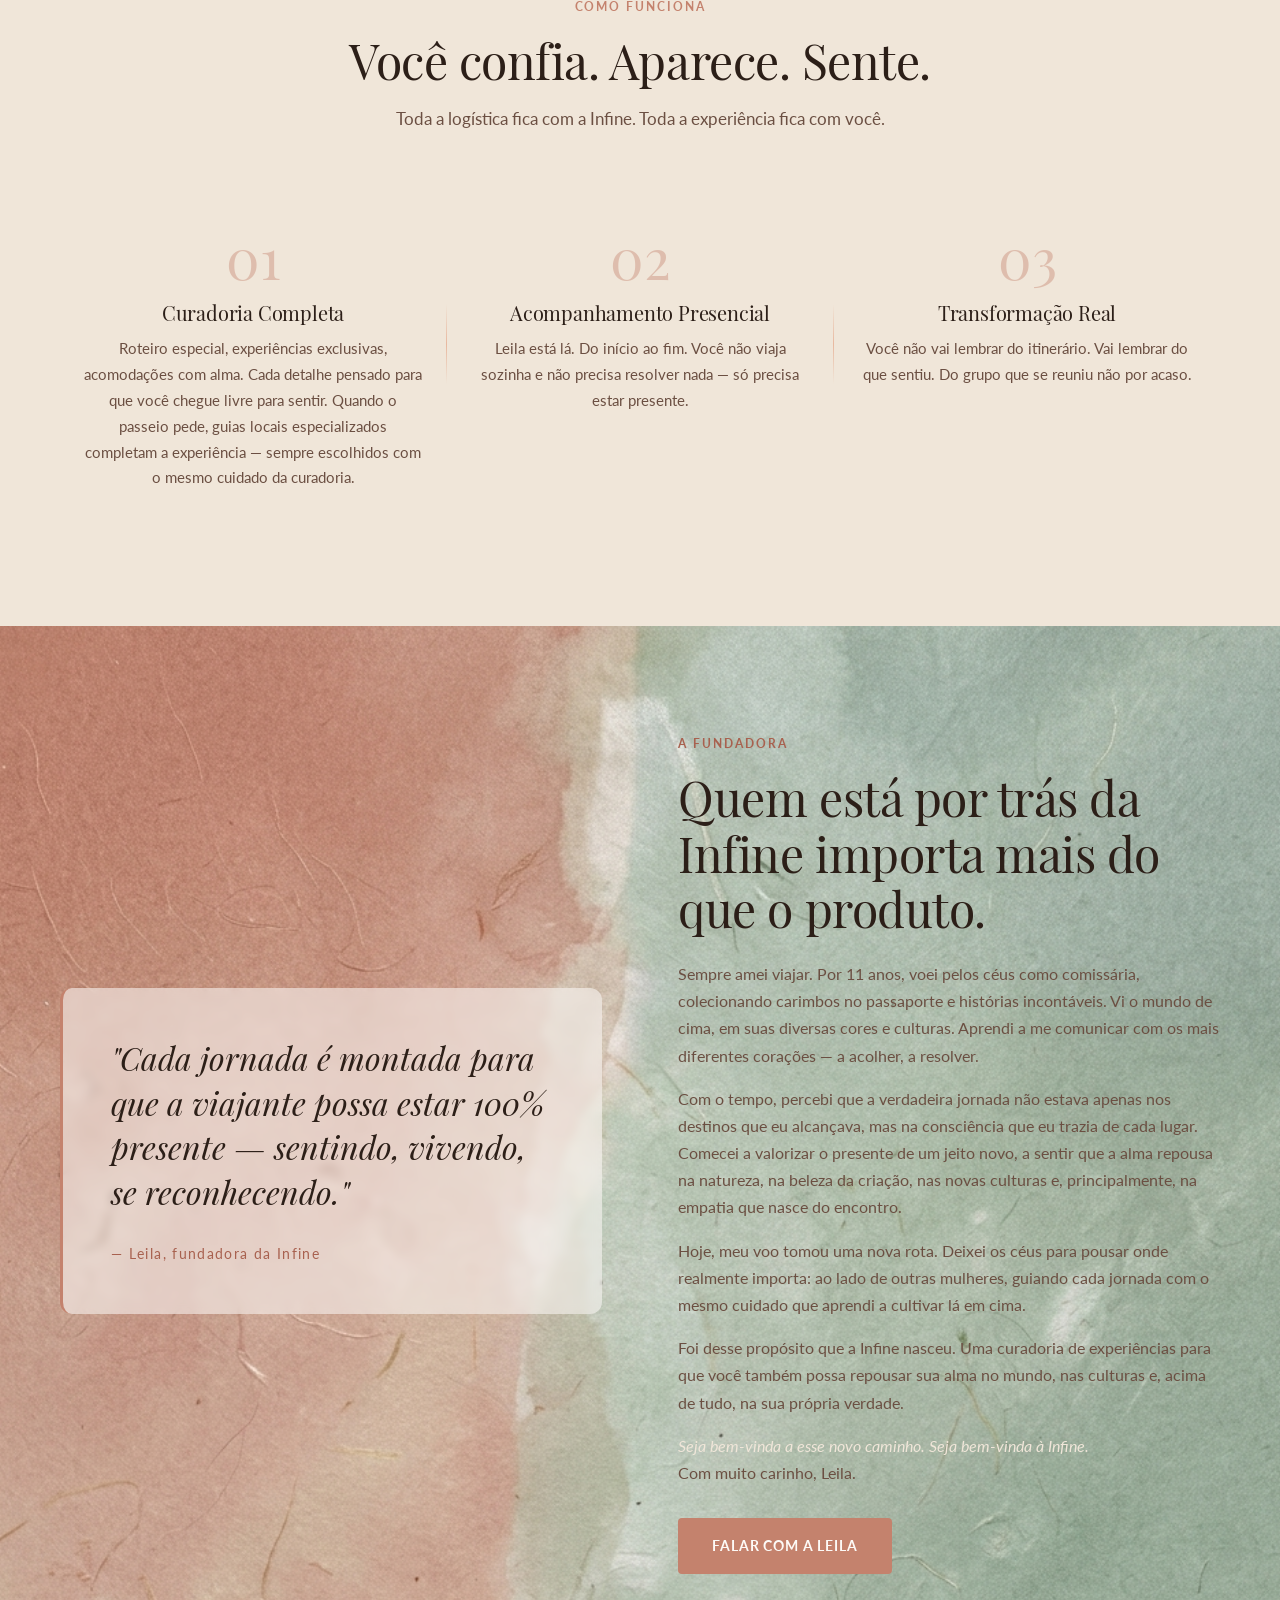
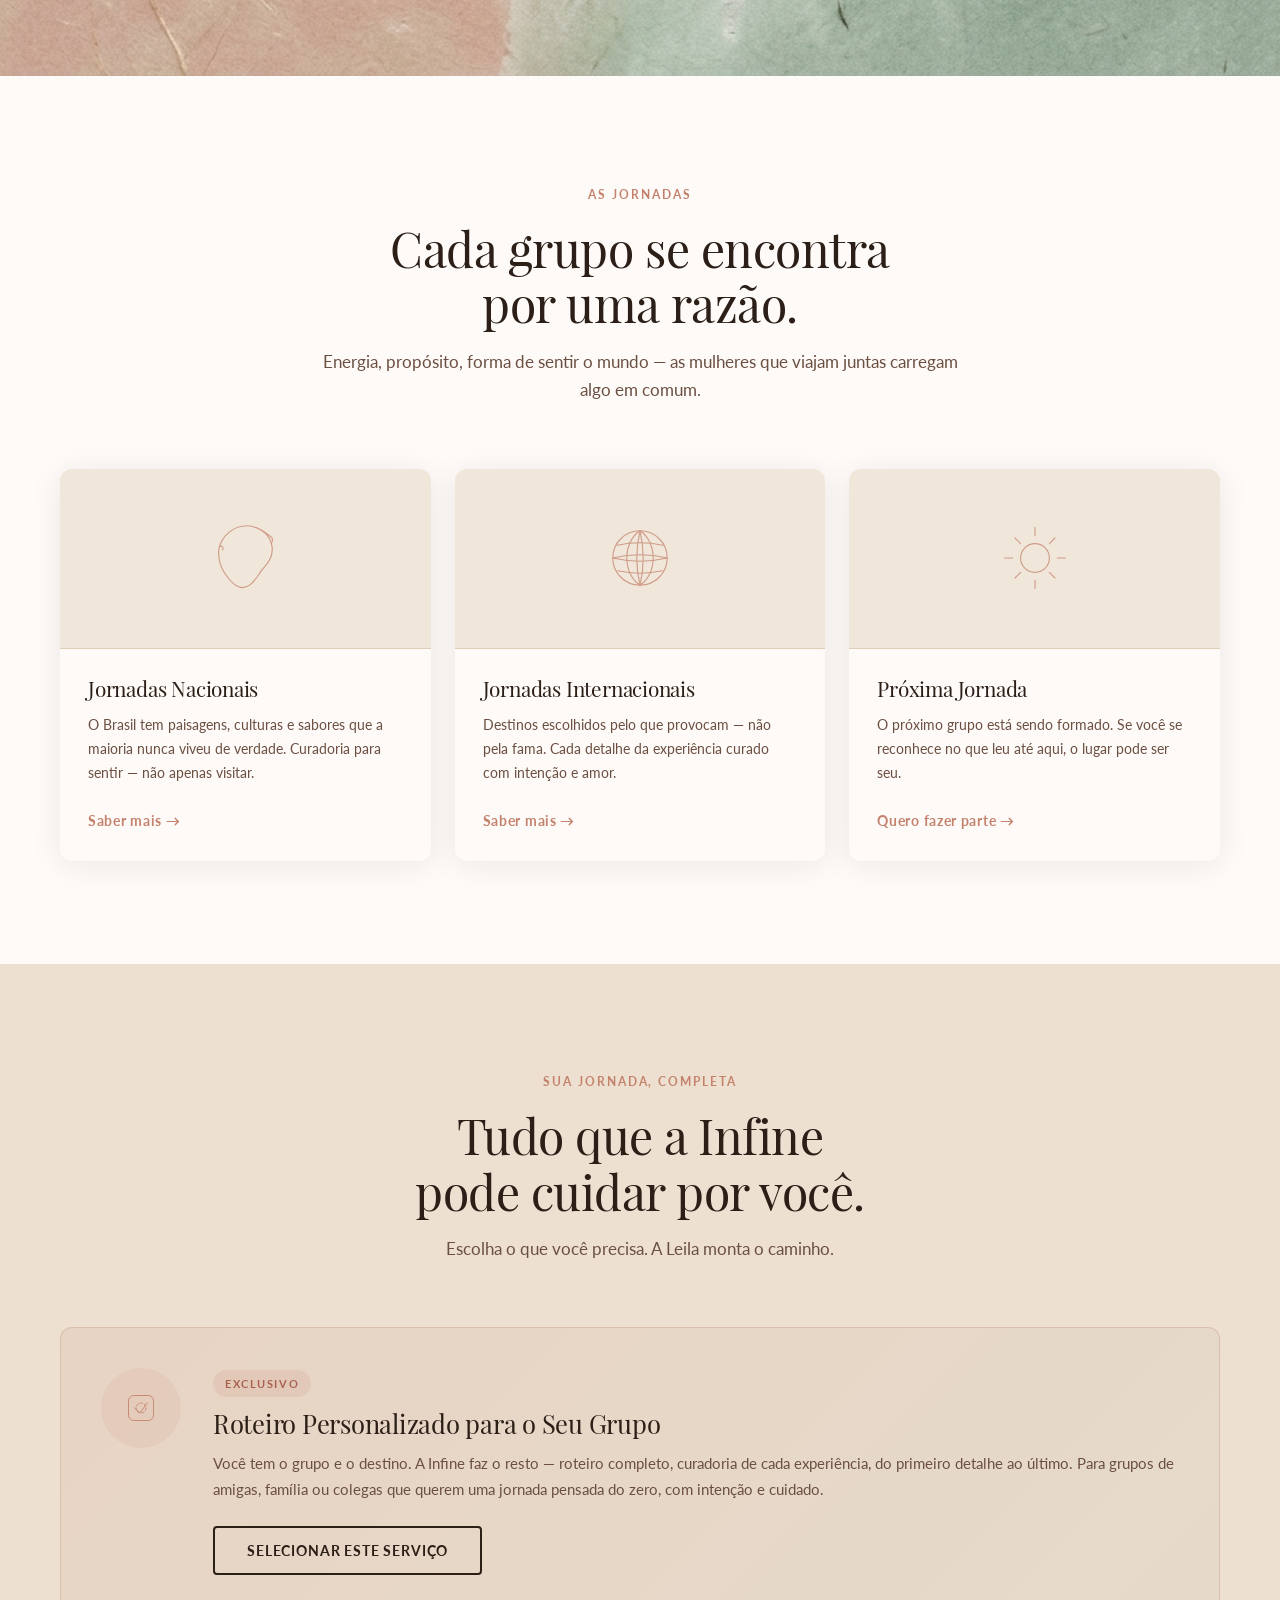
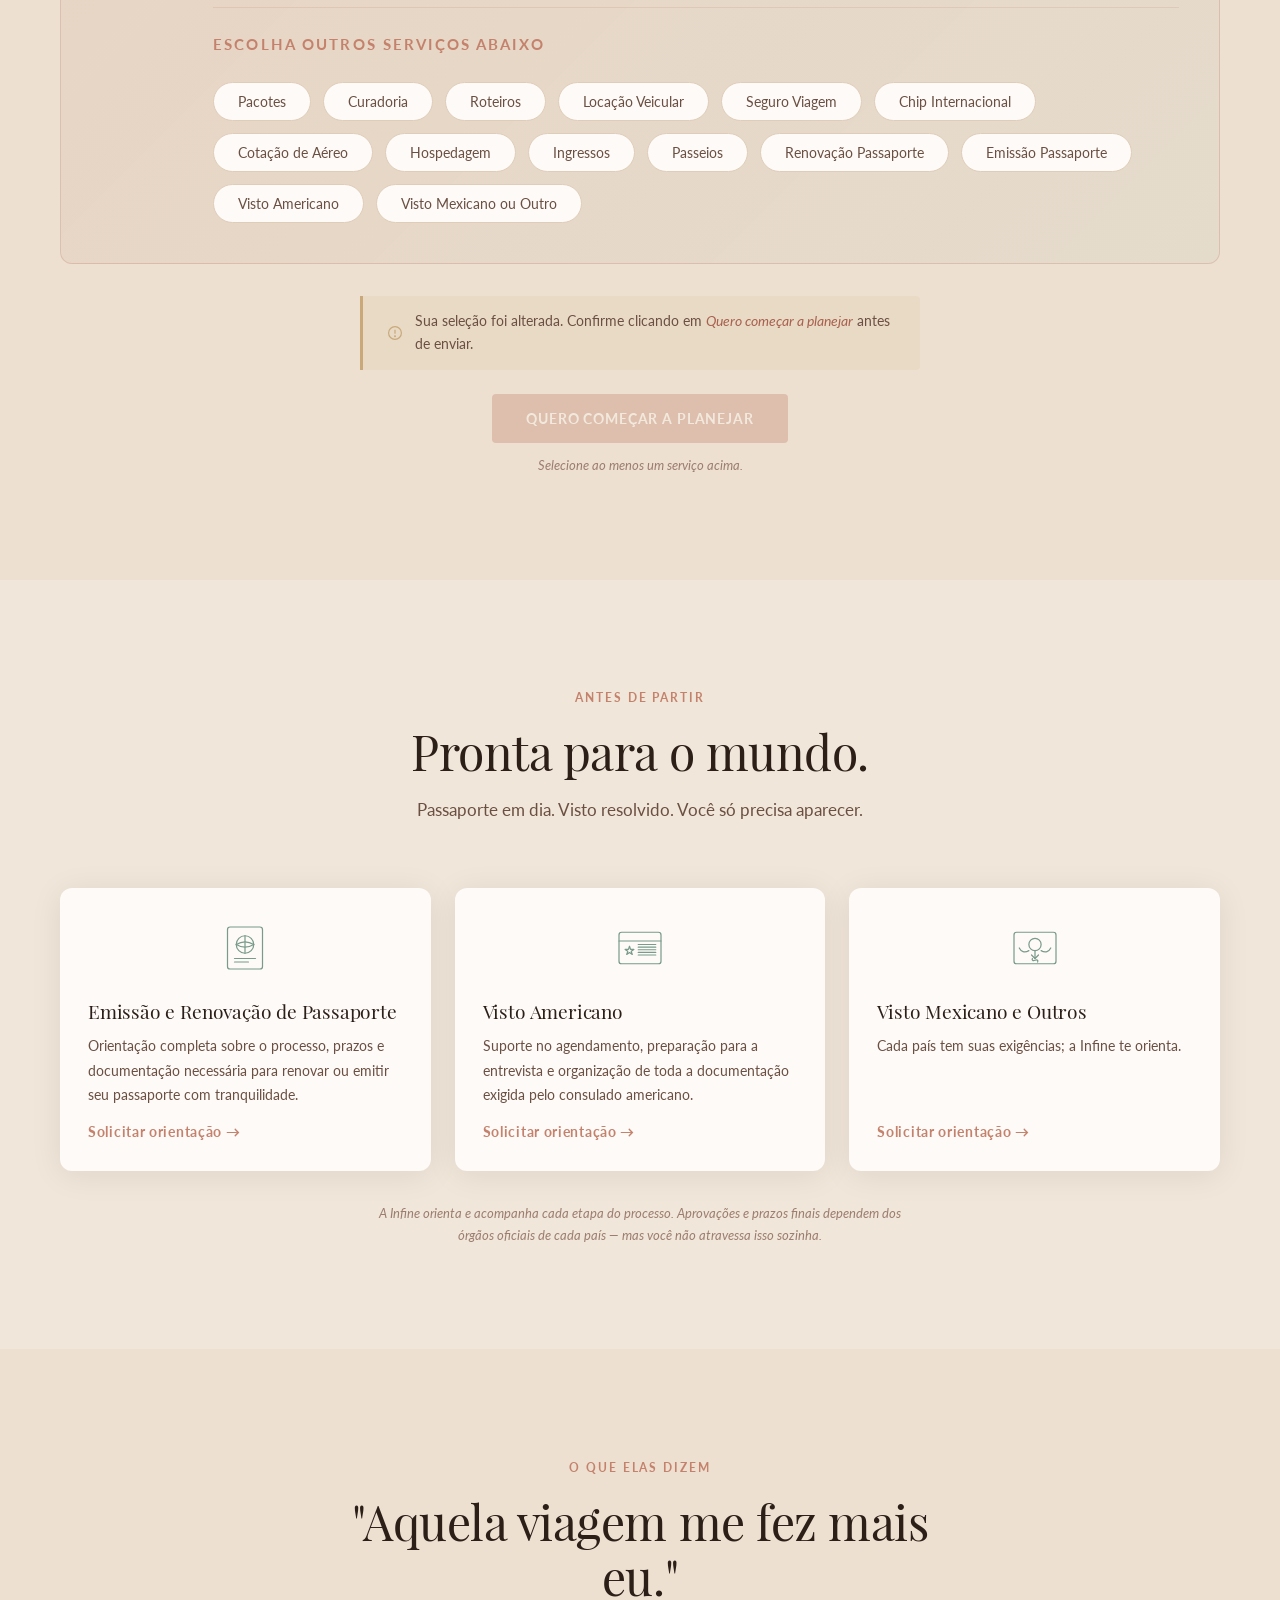
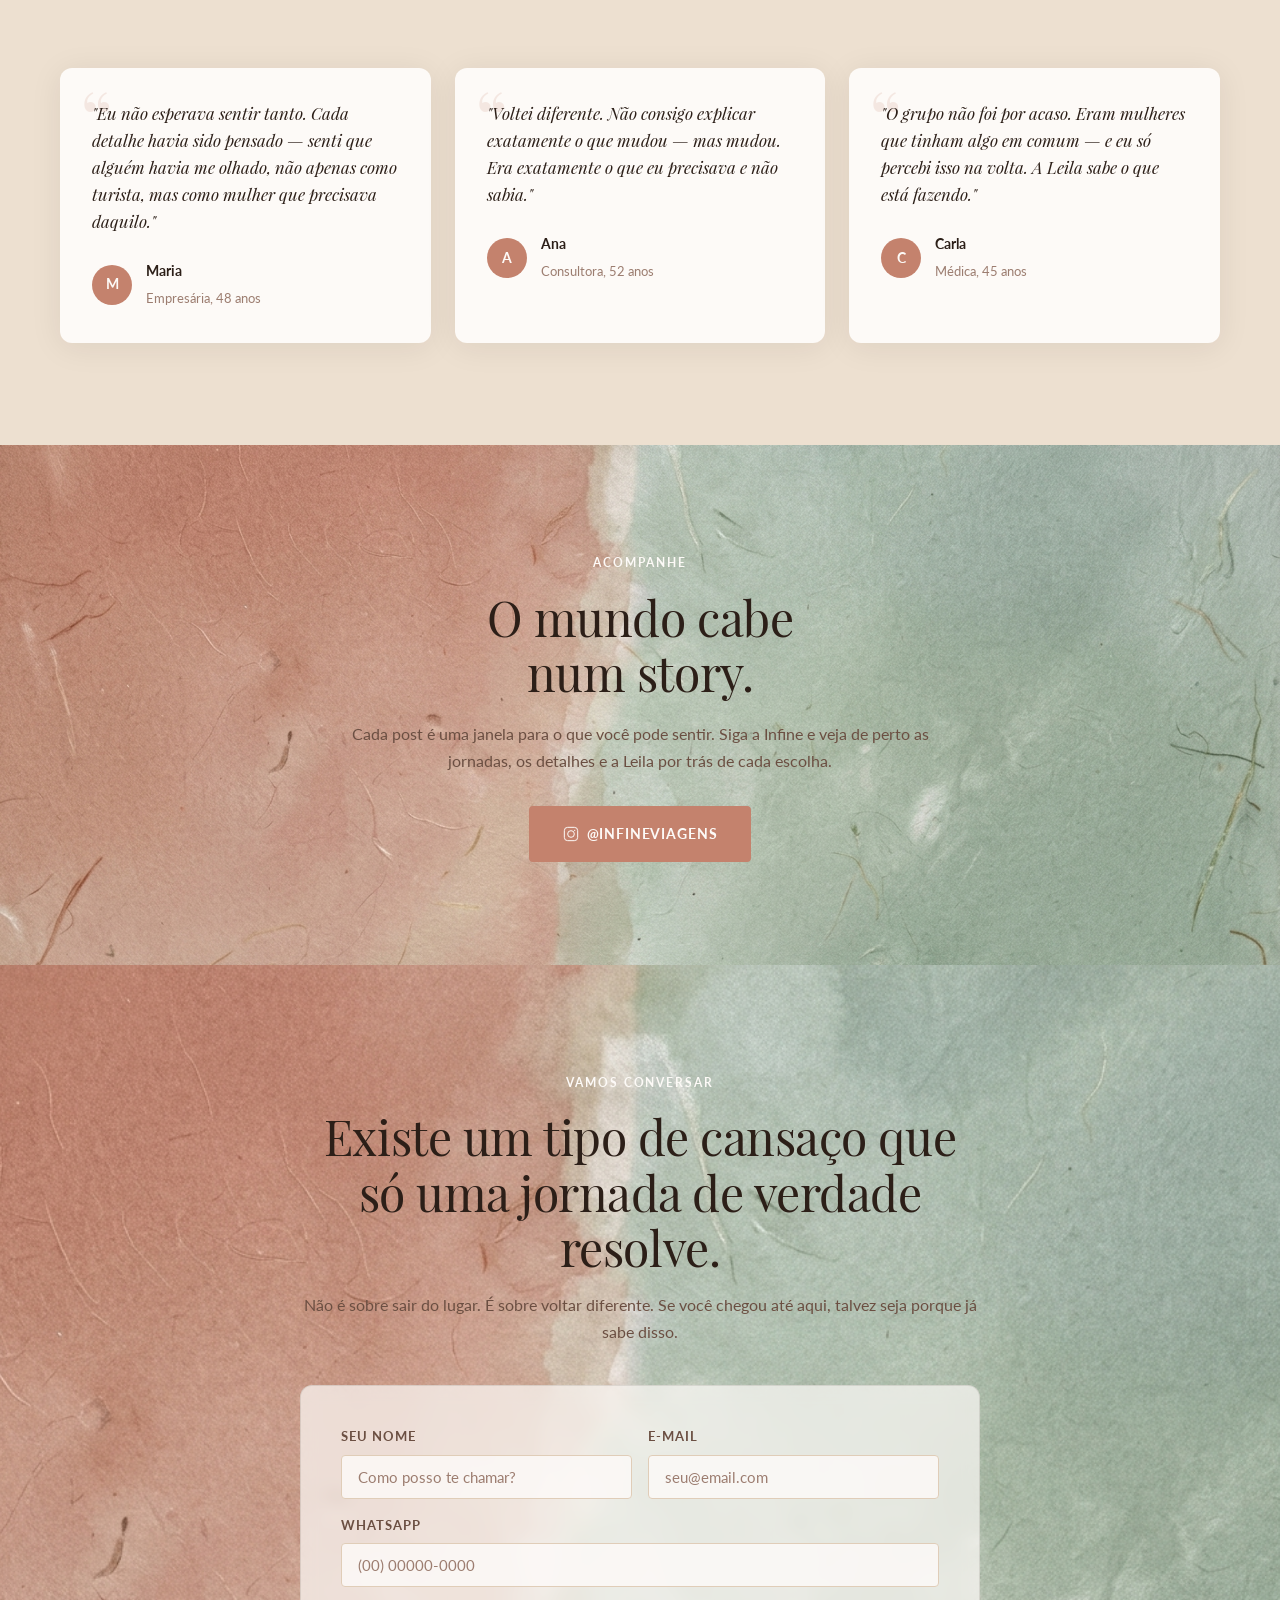
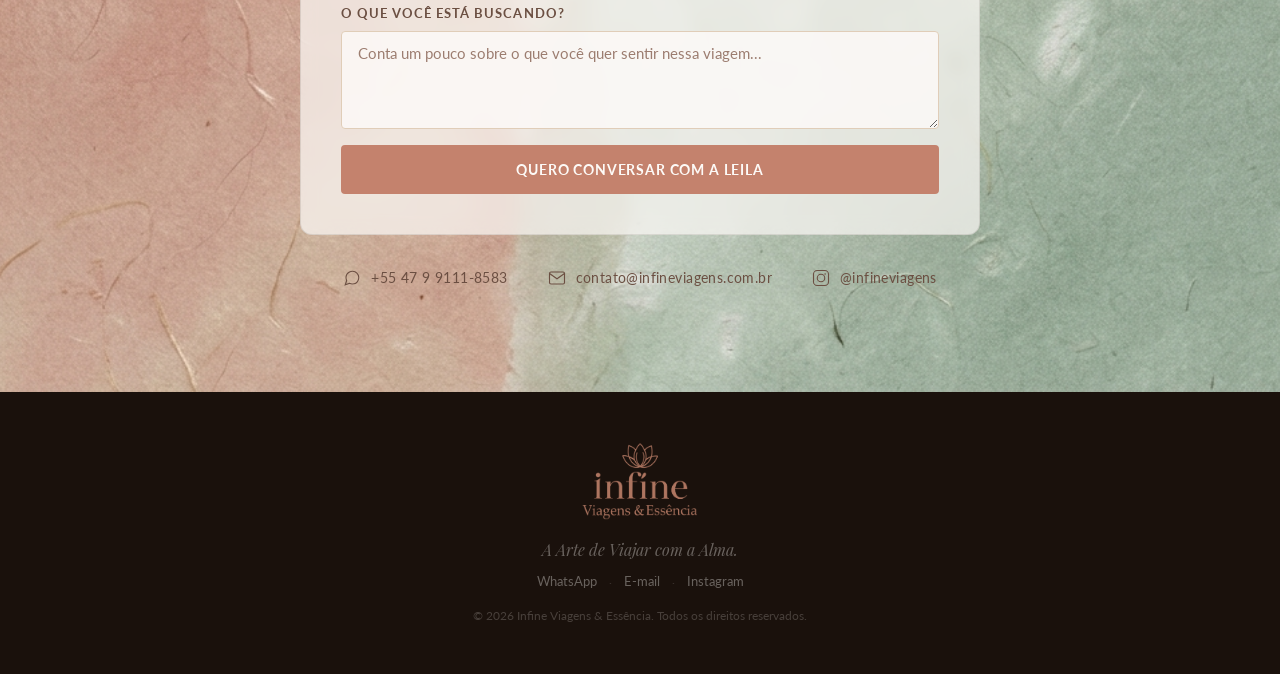
==== commit 96ba0788: "style: botão Quero Viajar sem quebra de linha + tagline footer - nav__cta: white-space nowrap para m" ====
--- a/index.html
+++ b/index.html
@@ -520,7 +520,7 @@
       <div class="footer__logo">
         <img src="assets/images/logo.png" alt="Infine Viagens & Essência" />
       </div>
-      <p class="footer__tagline">A Arte em Viajar.</p>
+      <p class="footer__tagline">A Arte de Viajar com a Alma.</p>
       <div class="footer__links">
         <a href="https://wa.me/5547991118583" target="_blank" rel="noopener">WhatsApp</a>
         <span aria-hidden="true">·</span>
--- a/css/styles.css
+++ b/css/styles.css
@@ -264,6 +264,8 @@
   padding: .625rem 1.5rem;
   border-color: var(--terracota);
   color: var(--terracota);
+  white-space: nowrap;
+  text-align: center;
 }
 .nav__cta:hover {
   background: var(--terracota);
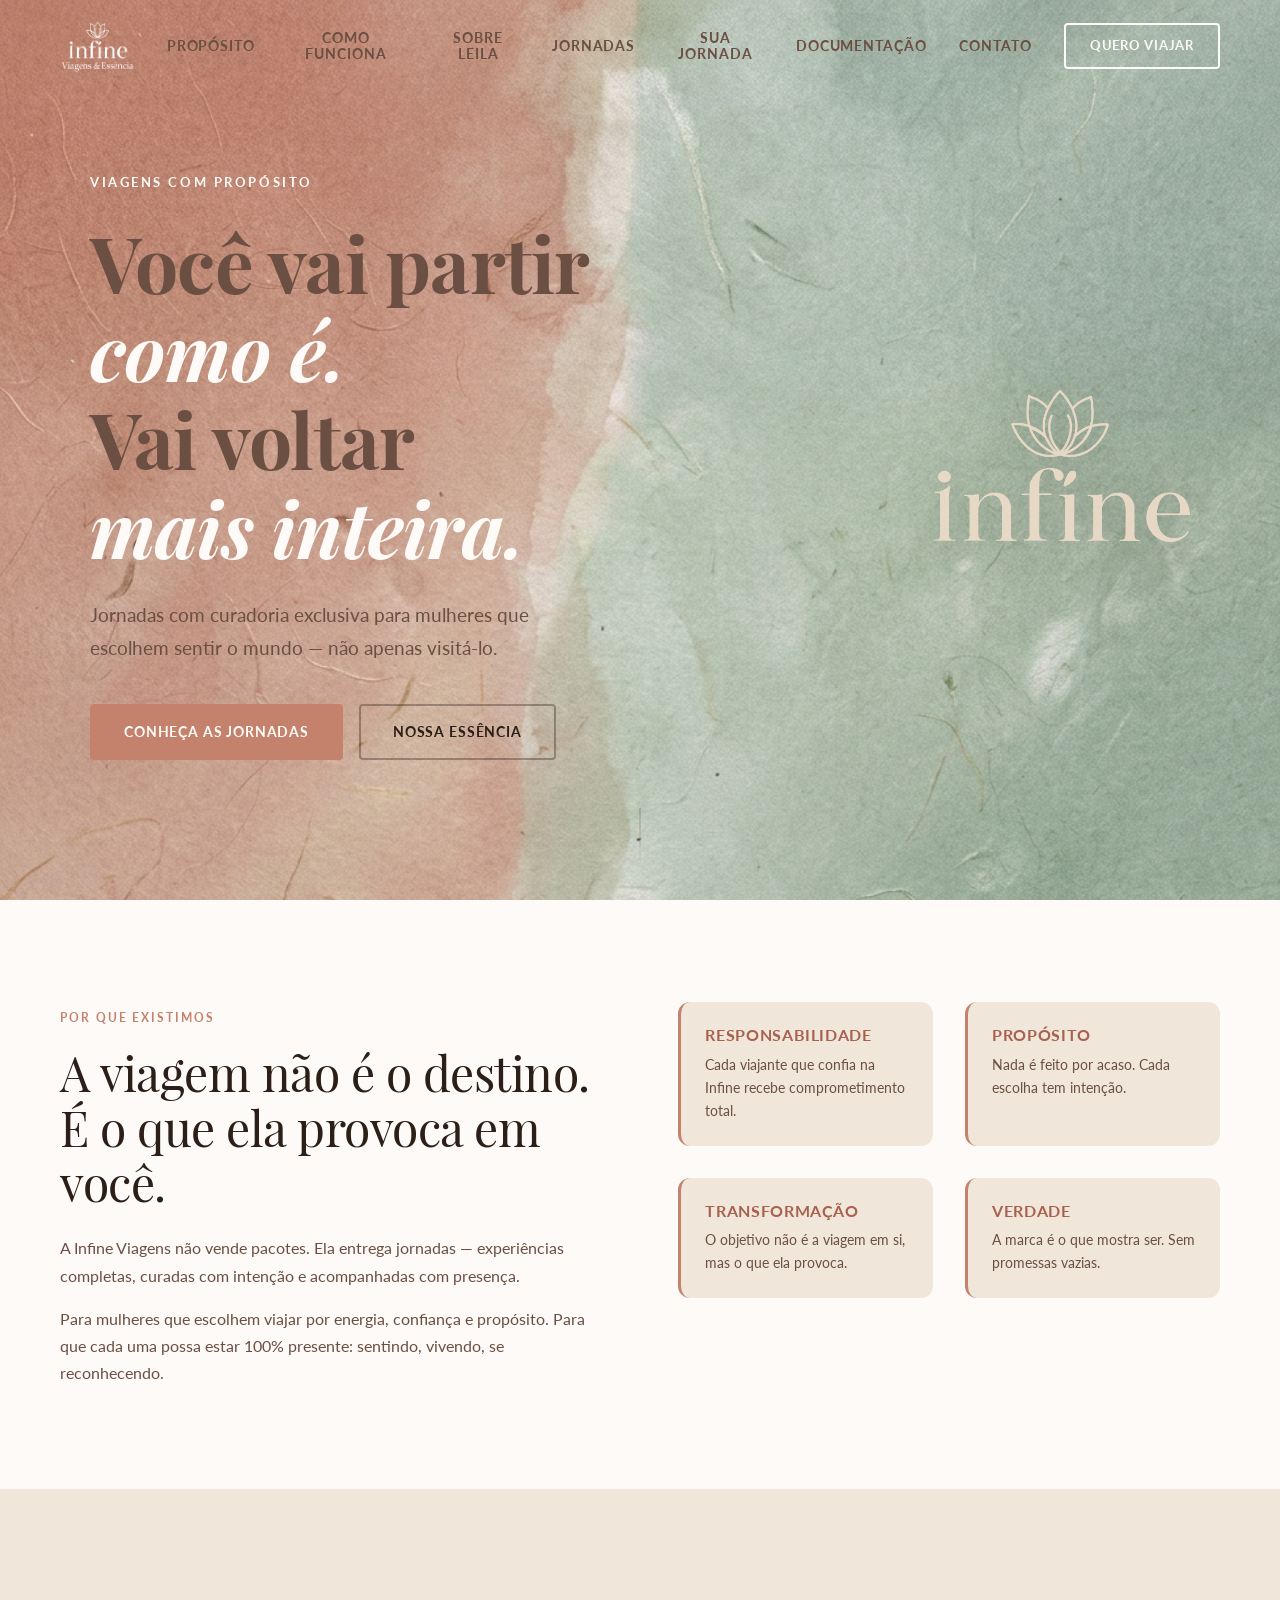
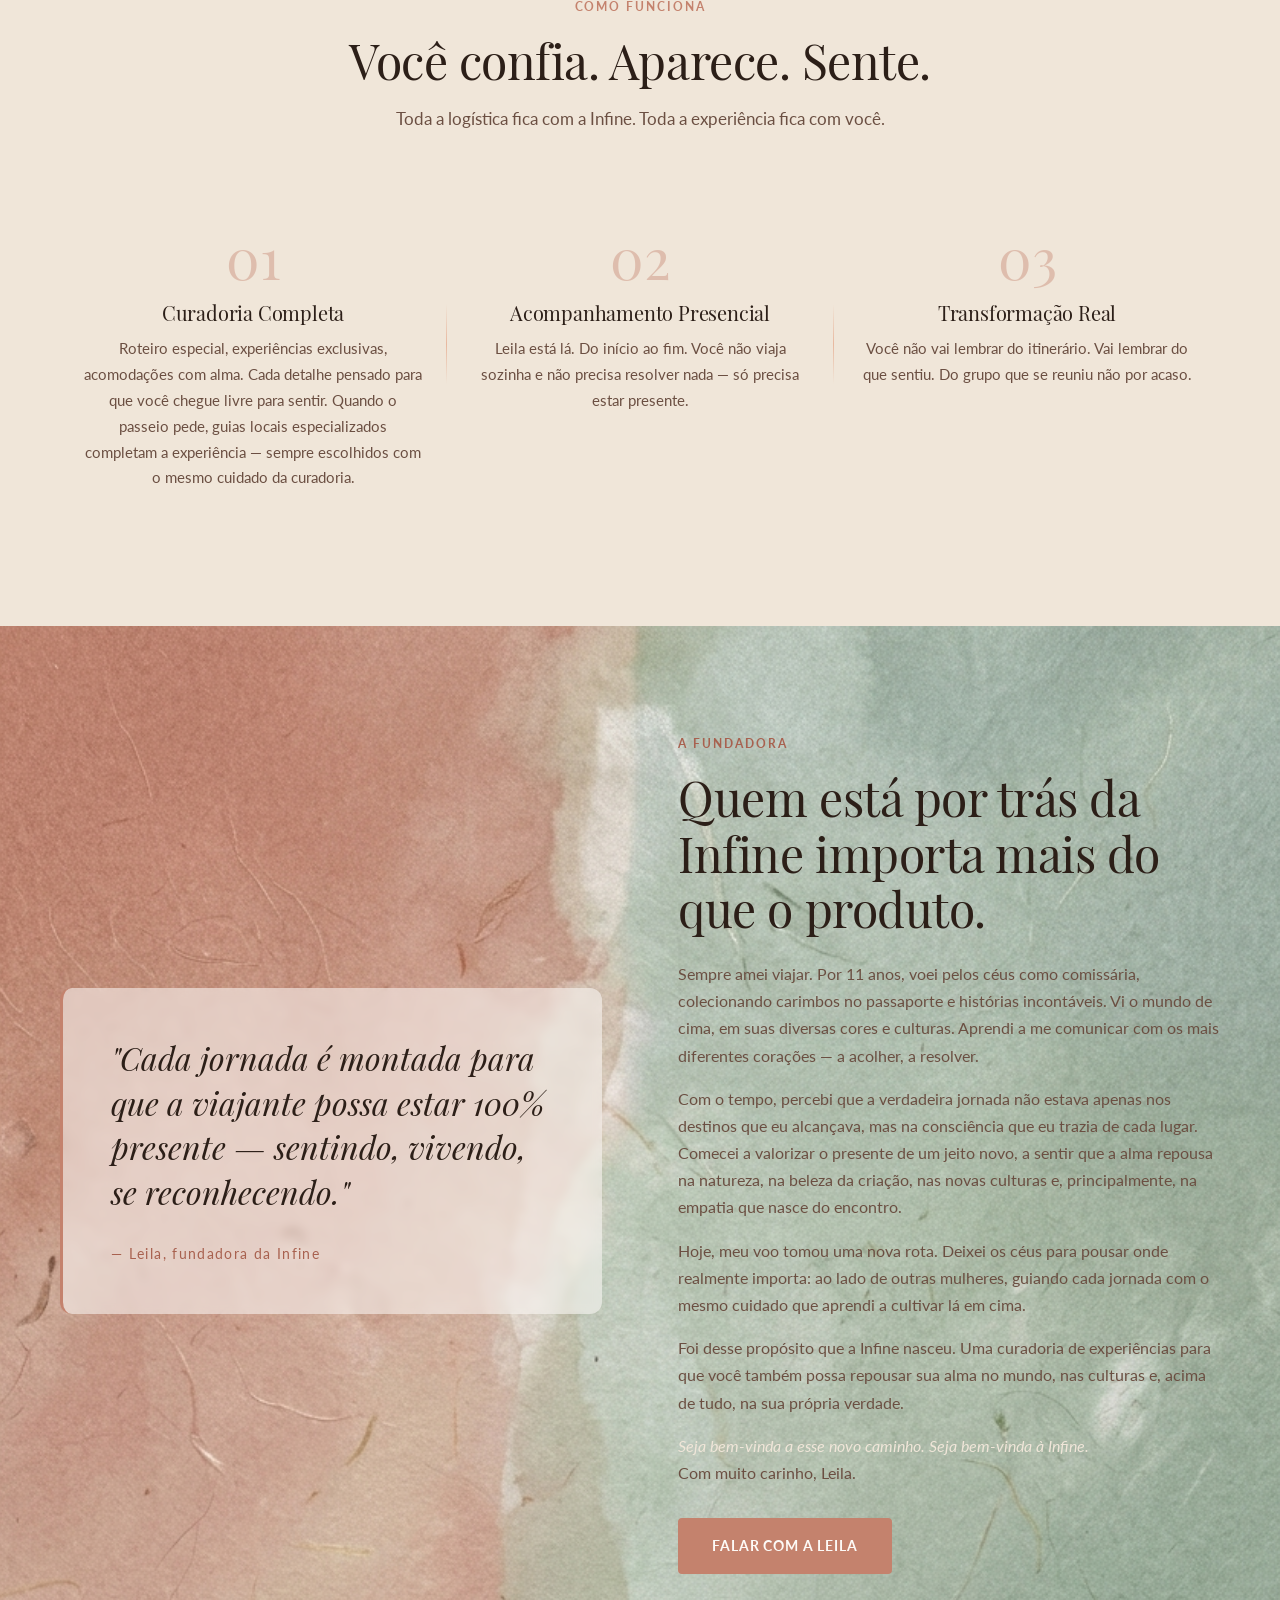
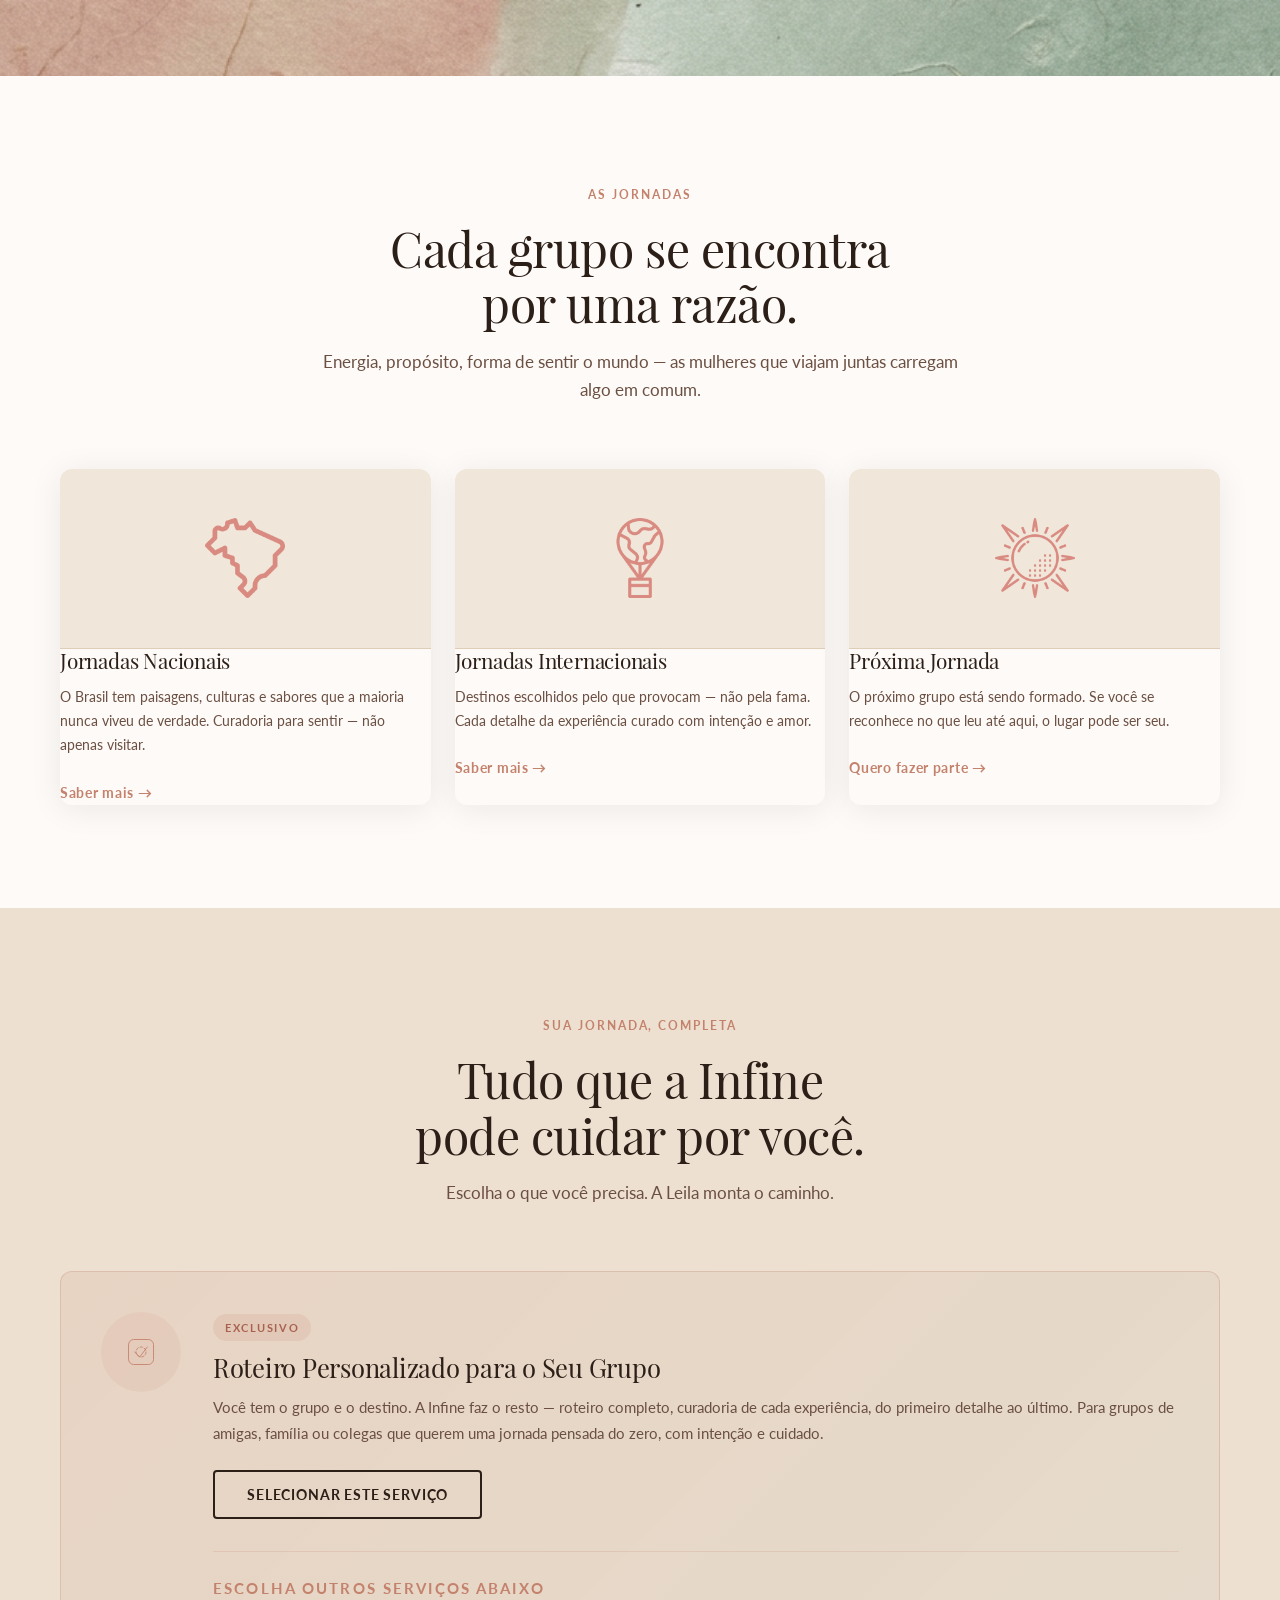
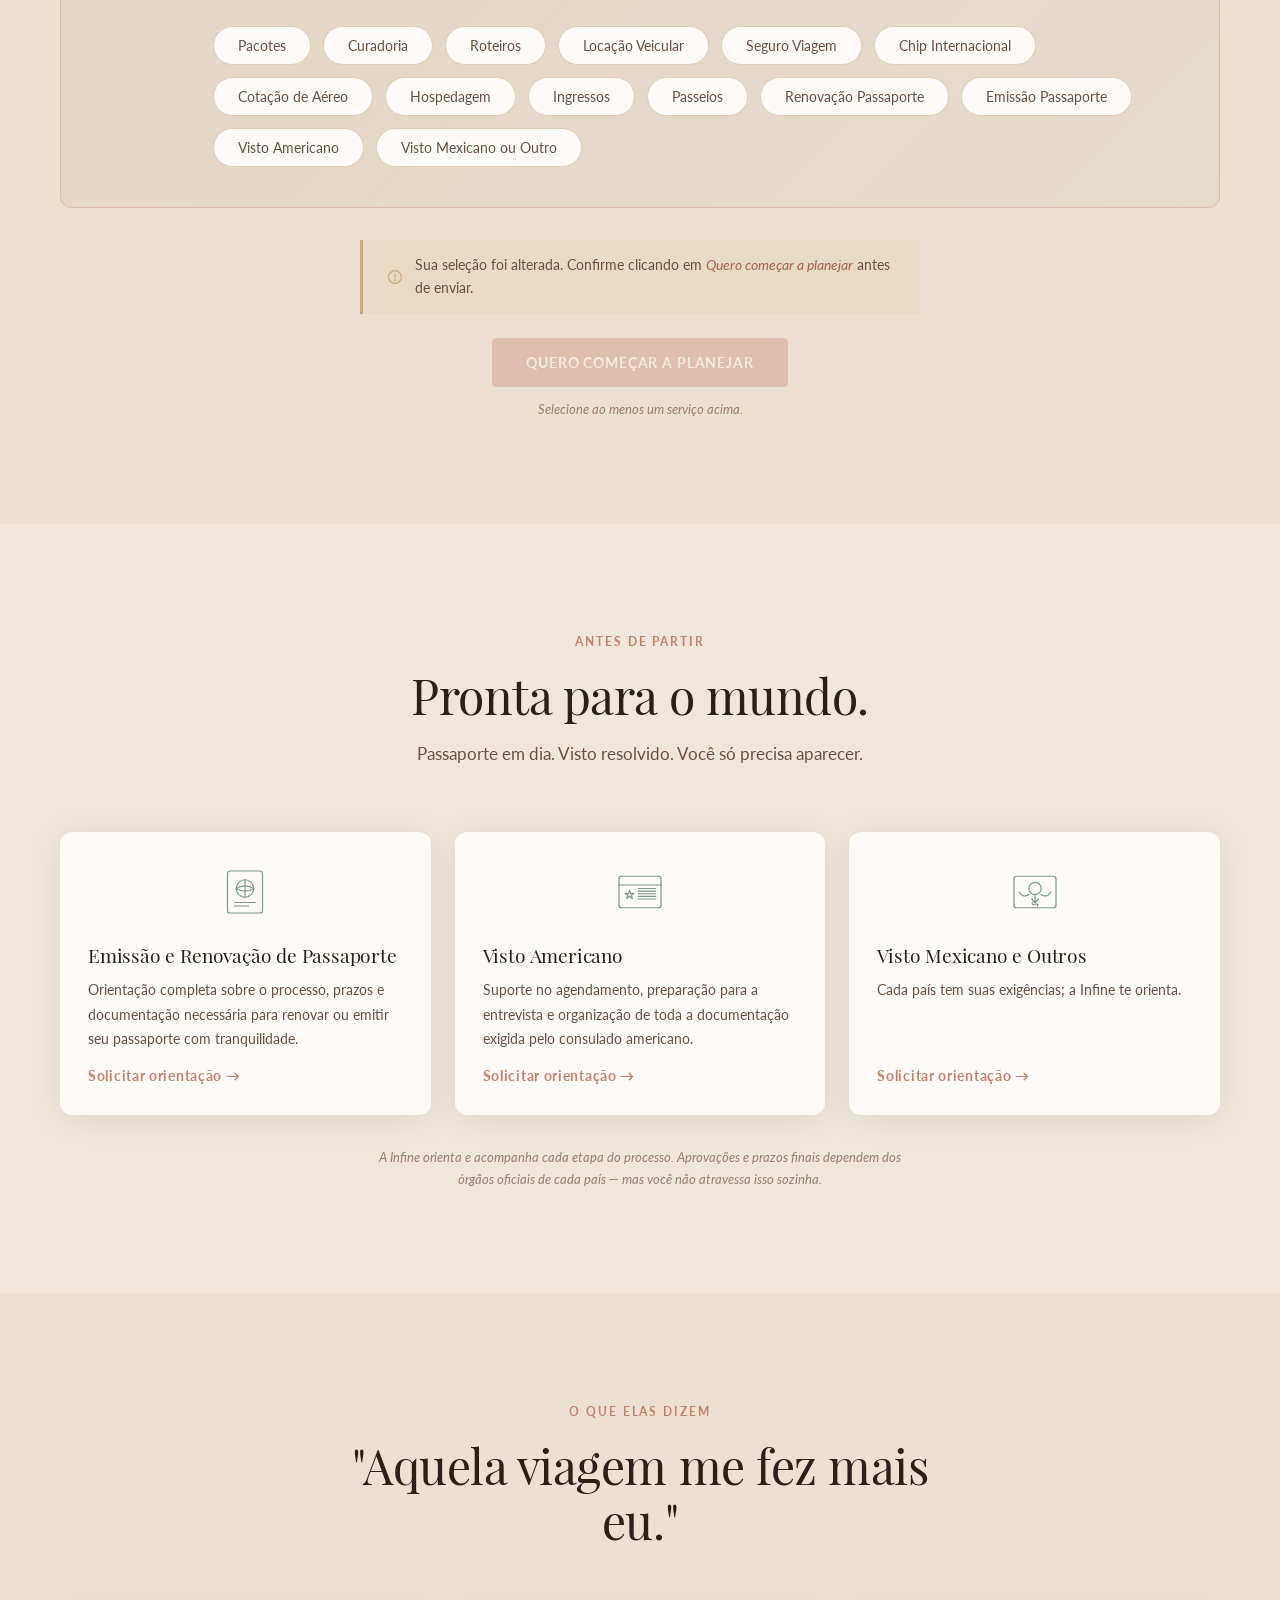
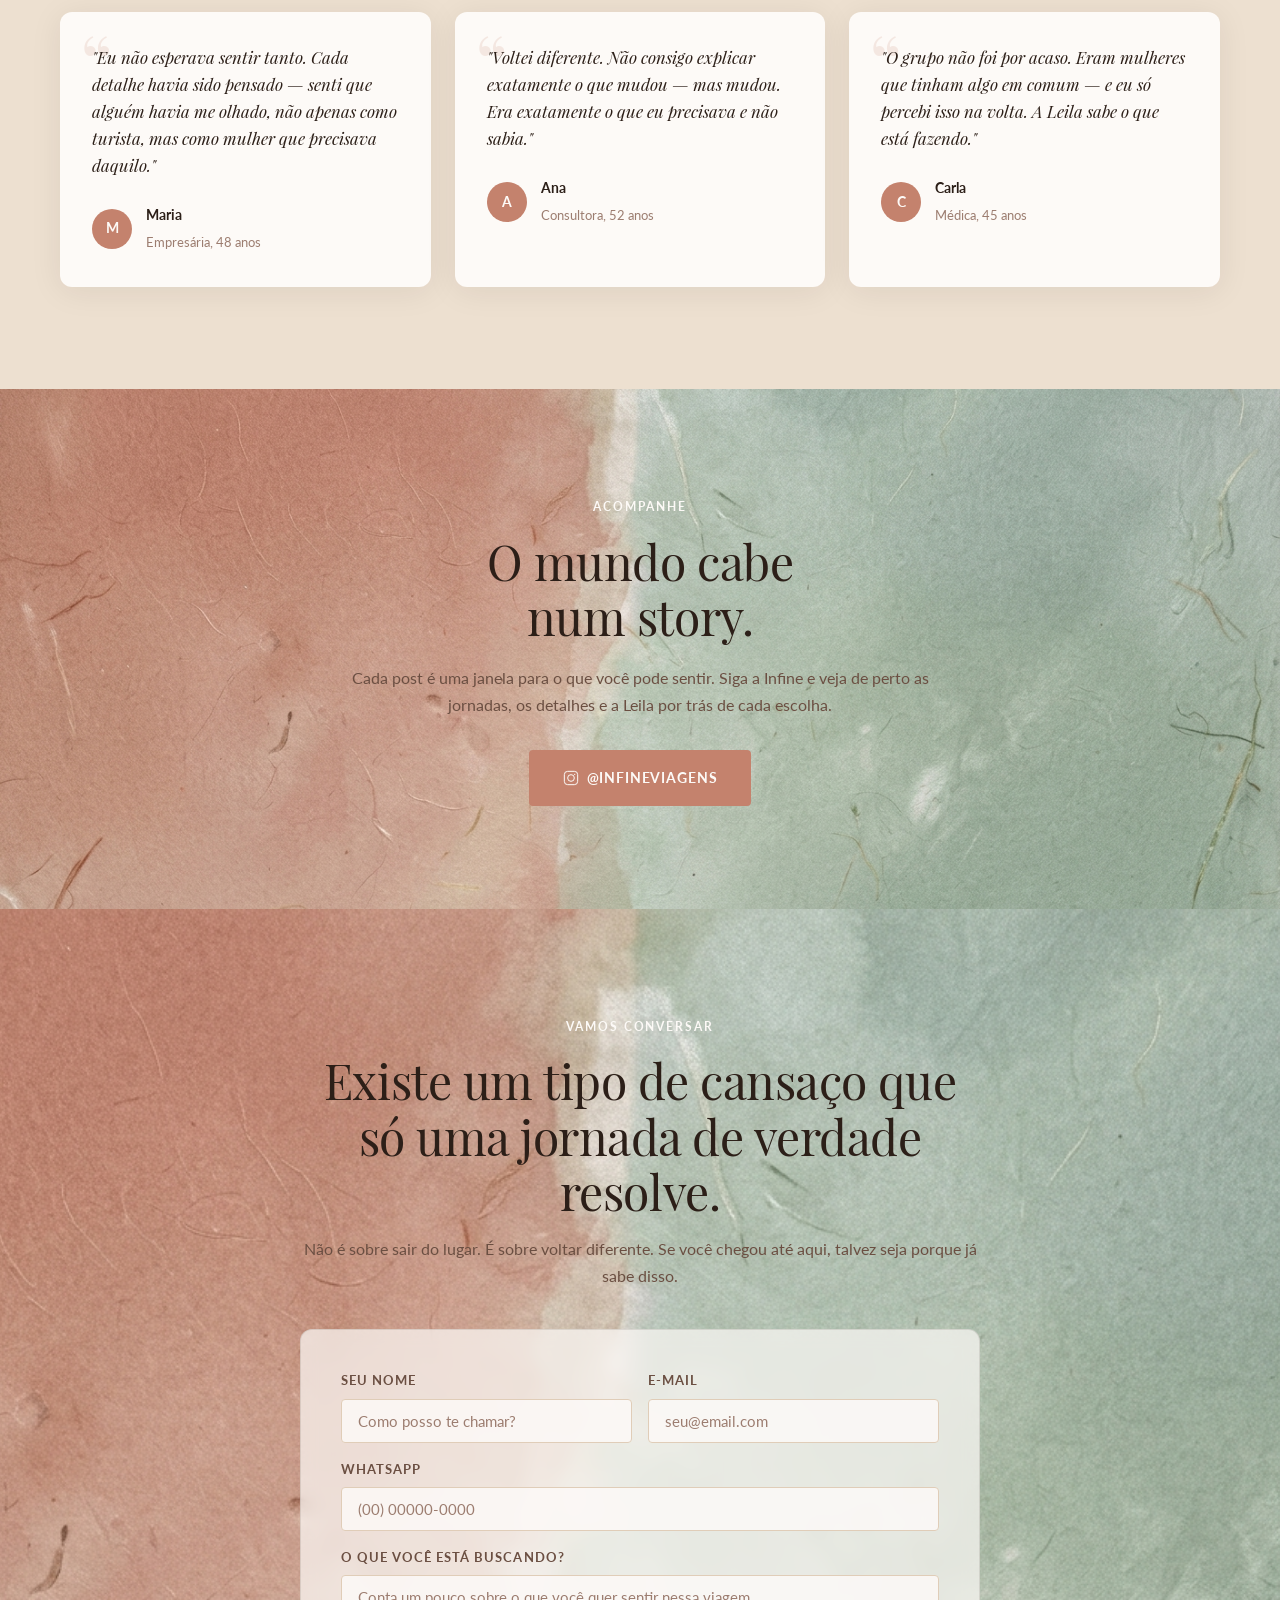
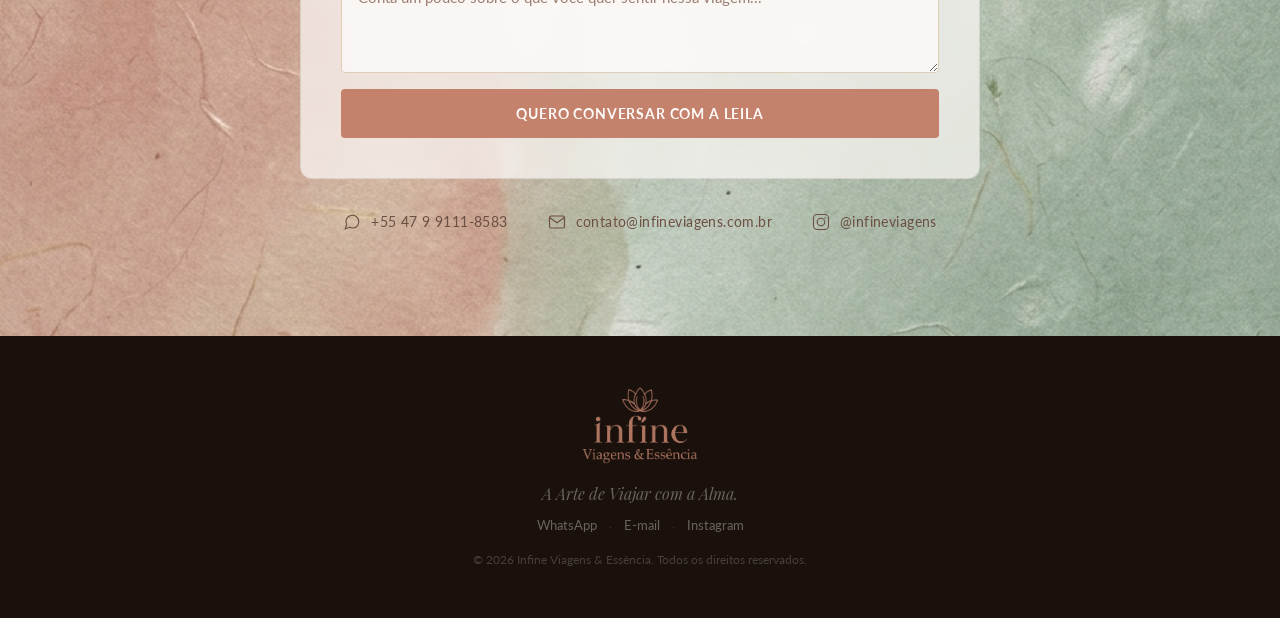
==== commit 07b7b286: "feat: logo branca no nav + ícones PNG nas jornadas + fundo atualizado - Nav: logo toda branca no top" ====
--- a/index.html
+++ b/index.html
@@ -19,7 +19,8 @@
   <header class="nav" id="nav">
     <div class="nav__inner container">
       <a href="#inicio" class="nav__logo">
-        <img src="assets/images/logo.png" alt="Infine Viagens & Essência" />
+        <img src="assets/images/logo-toda-branca.png" alt="Infine Viagens & Essência" class="nav__logo--branca" />
+        <img src="assets/images/logo.png" alt="Infine Viagens & Essência" class="nav__logo--escura" />
       </a>
       <nav class="nav__links" id="navLinks" aria-label="Menu principal">
         <a href="#proposito">Propósito</a>
@@ -180,11 +181,7 @@
       <div class="jornadas__grid">
         <div class="jornada-card fade-in">
           <div class="jornada-card__texture">
-            <svg viewBox="0 0 100 100" fill="none" stroke="currentColor" stroke-width="1.4" stroke-linecap="round" stroke-linejoin="round" aria-hidden="true" class="jornada-icon">
-              <path d="M50 10 C56 9,63 11,70 15 C77 19,81 25,83 32 C85 39,84 46,81 52 C78 58,73 62,69 68 C65 74,62 79,57 83 C52 87,47 88,42 86 C37 84,33 80,29 75 C25 70,21 64,19 57 C17 50,16 43,18 36 C20 29,24 23,30 18 C36 13,44 10,50 10 Z"/>
-              <path d="M18 36 C21 34,24 36,22 40"/>
-              <path d="M70 15 C74 17,78 20,83 24 C85 26,84 30,83 32"/>
-            </svg>
+            <img src="assets/images/brazil.png" alt="" aria-hidden="true" class="jornada-icon jornada-icon--img" />
           </div>
           <div class="jornada-card__body">
             <h3>Jornadas Nacionais</h3>
@@ -194,17 +191,7 @@
         </div>
         <div class="jornada-card fade-in">
           <div class="jornada-card__texture">
-            <svg viewBox="0 0 100 100" fill="none" stroke="currentColor" stroke-width="1.4" stroke-linecap="round" stroke-linejoin="round" aria-hidden="true" class="jornada-icon">
-              <circle cx="50" cy="50" r="34"/>
-              <path d="M16 50 Q50 42 84 50"/>
-              <path d="M16 50 Q50 58 84 50"/>
-              <path d="M22 34 Q50 28 78 34"/>
-              <path d="M22 66 Q50 72 78 66"/>
-              <path d="M50 16 Q42 50 50 84"/>
-              <path d="M50 16 Q58 50 50 84"/>
-              <path d="M50 16 C28 30,28 70,50 84"/>
-              <path d="M50 16 C72 30,72 70,50 84"/>
-            </svg>
+            <img src="assets/images/hot-air-balloon.png" alt="" aria-hidden="true" class="jornada-icon jornada-icon--img" />
           </div>
           <div class="jornada-card__body">
             <h3>Jornadas Internacionais</h3>
@@ -214,17 +201,7 @@
         </div>
         <div class="jornada-card fade-in">
           <div class="jornada-card__texture">
-            <svg viewBox="0 0 100 100" fill="none" stroke="currentColor" stroke-width="1.4" stroke-linecap="round" stroke-linejoin="round" aria-hidden="true" class="jornada-icon">
-              <circle cx="50" cy="50" r="18"/>
-              <line x1="50" y1="12" x2="50" y2="22"/>
-              <line x1="50" y1="78" x2="50" y2="88"/>
-              <line x1="12" y1="50" x2="22" y2="50"/>
-              <line x1="78" y1="50" x2="88" y2="50"/>
-              <line x1="25" y1="25" x2="32" y2="32"/>
-              <line x1="68" y1="68" x2="75" y2="75"/>
-              <line x1="75" y1="25" x2="68" y2="32"/>
-              <line x1="25" y1="75" x2="32" y2="68"/>
-            </svg>
+            <img src="assets/images/sun.png" alt="" aria-hidden="true" class="jornada-icon jornada-icon--img" />
           </div>
           <div class="jornada-card__body">
             <h3>Próxima Jornada</h3>
--- a/css/styles.css
+++ b/css/styles.css
@@ -231,13 +231,18 @@
 .nav__logo img {
   height: 52px;
   width: auto;
-  filter: none;
-  transition: filter var(--transition), height var(--transition);
-}
-.nav.scrolled .nav__logo img {
-  height: 40px;
-  filter: none;
-}
+  transition: height var(--transition), opacity var(--transition);
+}
+
+/* Topo: branca visível, escura oculta */
+.nav__logo--branca { display: block; }
+.nav__logo--escura { display: none; }
+
+/* Scrolled: escura visível, branca oculta */
+.nav.scrolled .nav__logo--branca { display: none; }
+.nav.scrolled .nav__logo--escura { display: block; }
+
+.nav.scrolled .nav__logo img { height: 40px; }
 
 .nav__links {
   display: flex;
@@ -262,12 +267,23 @@
 .nav__cta {
   font-size: .8rem;
   padding: .625rem 1.5rem;
+  border-color: var(--white);
+  color: var(--white);
+  white-space: nowrap;
+  text-align: center;
+}
+.nav__cta:hover {
+  background: var(--white);
+  border-color: var(--white);
+  color: var(--terracota);
+}
+
+/* Scrolled: volta para terracota */
+.nav.scrolled .nav__cta {
   border-color: var(--terracota);
   color: var(--terracota);
-  white-space: nowrap;
-  text-align: center;
-}
-.nav__cta:hover {
+}
+.nav.scrolled .nav__cta:hover {
   background: var(--terracota);
   border-color: var(--terracota);
   color: var(--white);
@@ -584,6 +600,13 @@
   width: 80px;
   height: 80px;
   color: var(--terracota);
+}
+
+/* Imagens PNG: colorir para terracota (#C4826D) */
+.jornada-icon--img {
+  object-fit: contain;
+  filter: brightness(0) saturate(100%) invert(59%) sepia(28%) saturate(530%) hue-rotate(318deg) brightness(97%);
+}
   opacity: .75;
 }
 
@@ -1384,6 +1407,7 @@
   /* Cards */
   .jornada-card__texture { height: 140px; }
   .jornada-icon { width: 60px; height: 60px; }
+  .jornada-icon--img { width: 60px; height: 60px; }
   .jornada-card__body, .doc-card__body { padding: 1.25rem; }
 
   /* Sua Jornada */
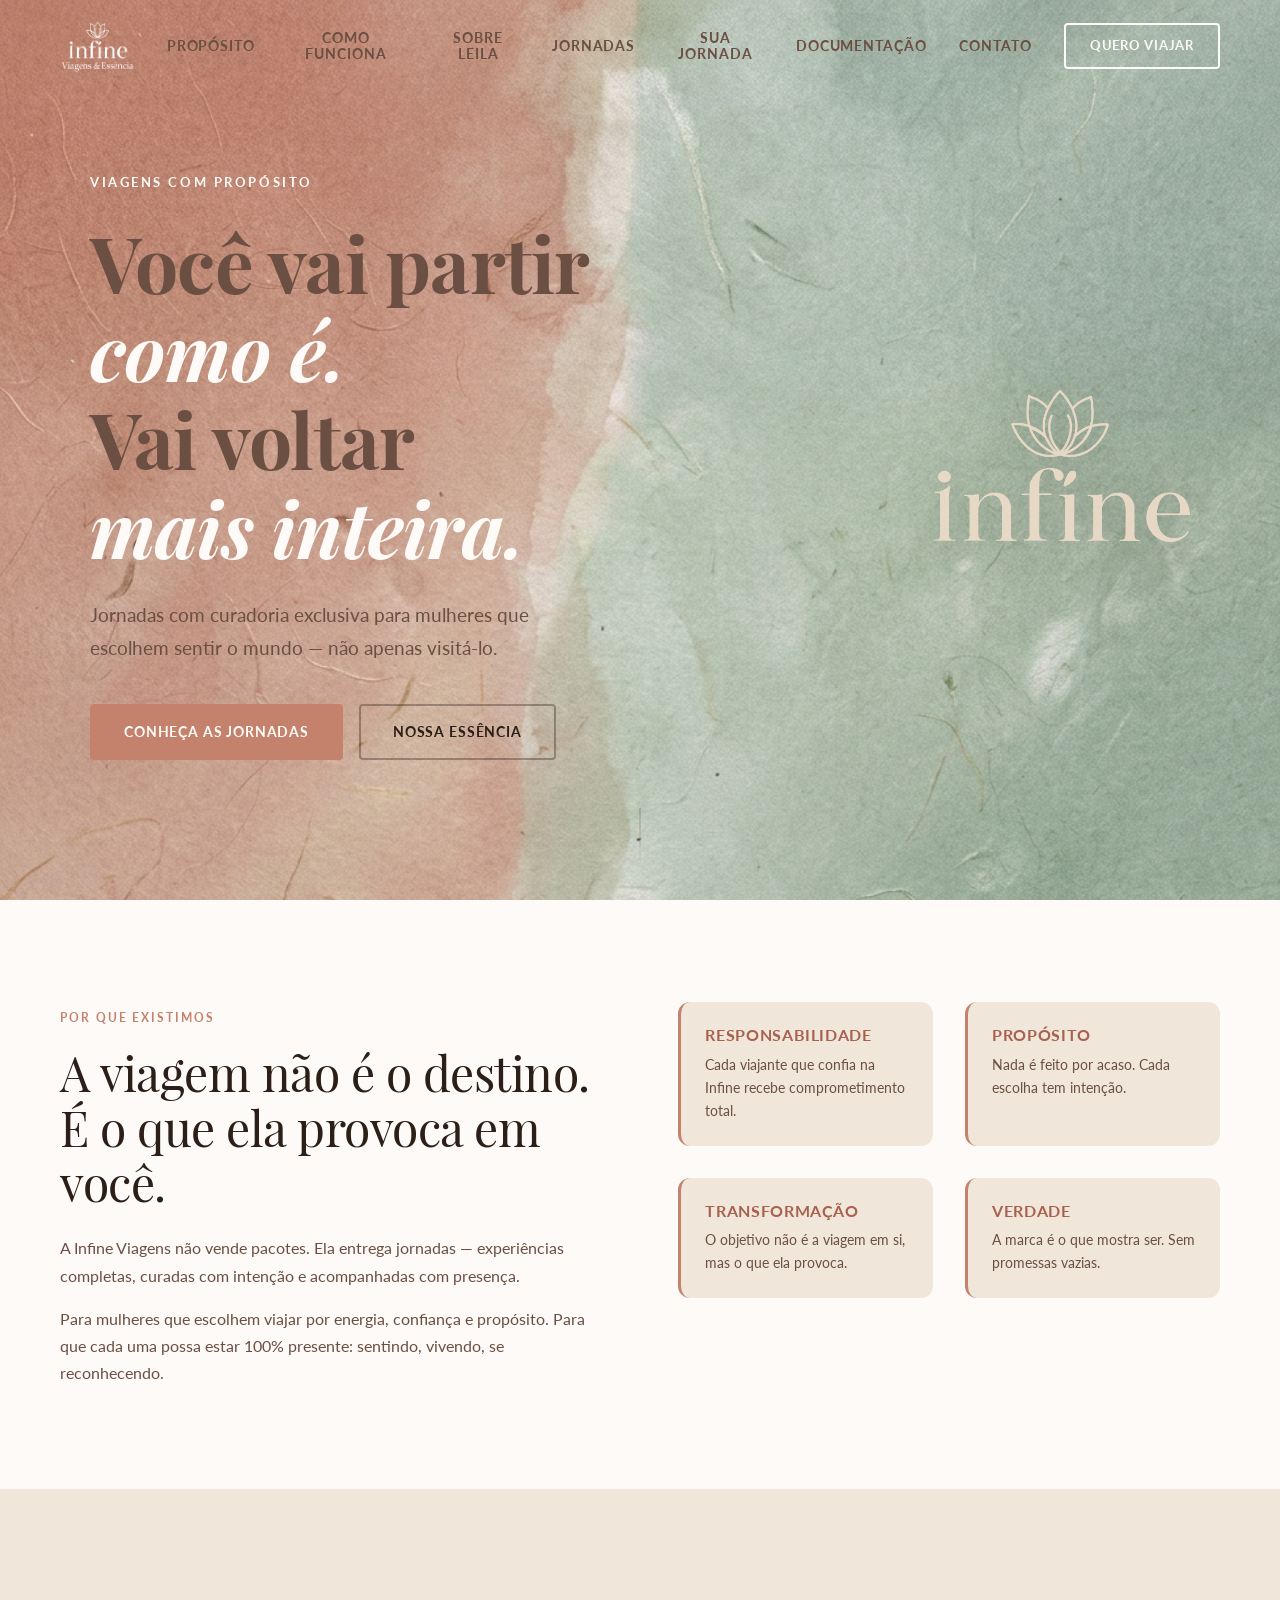
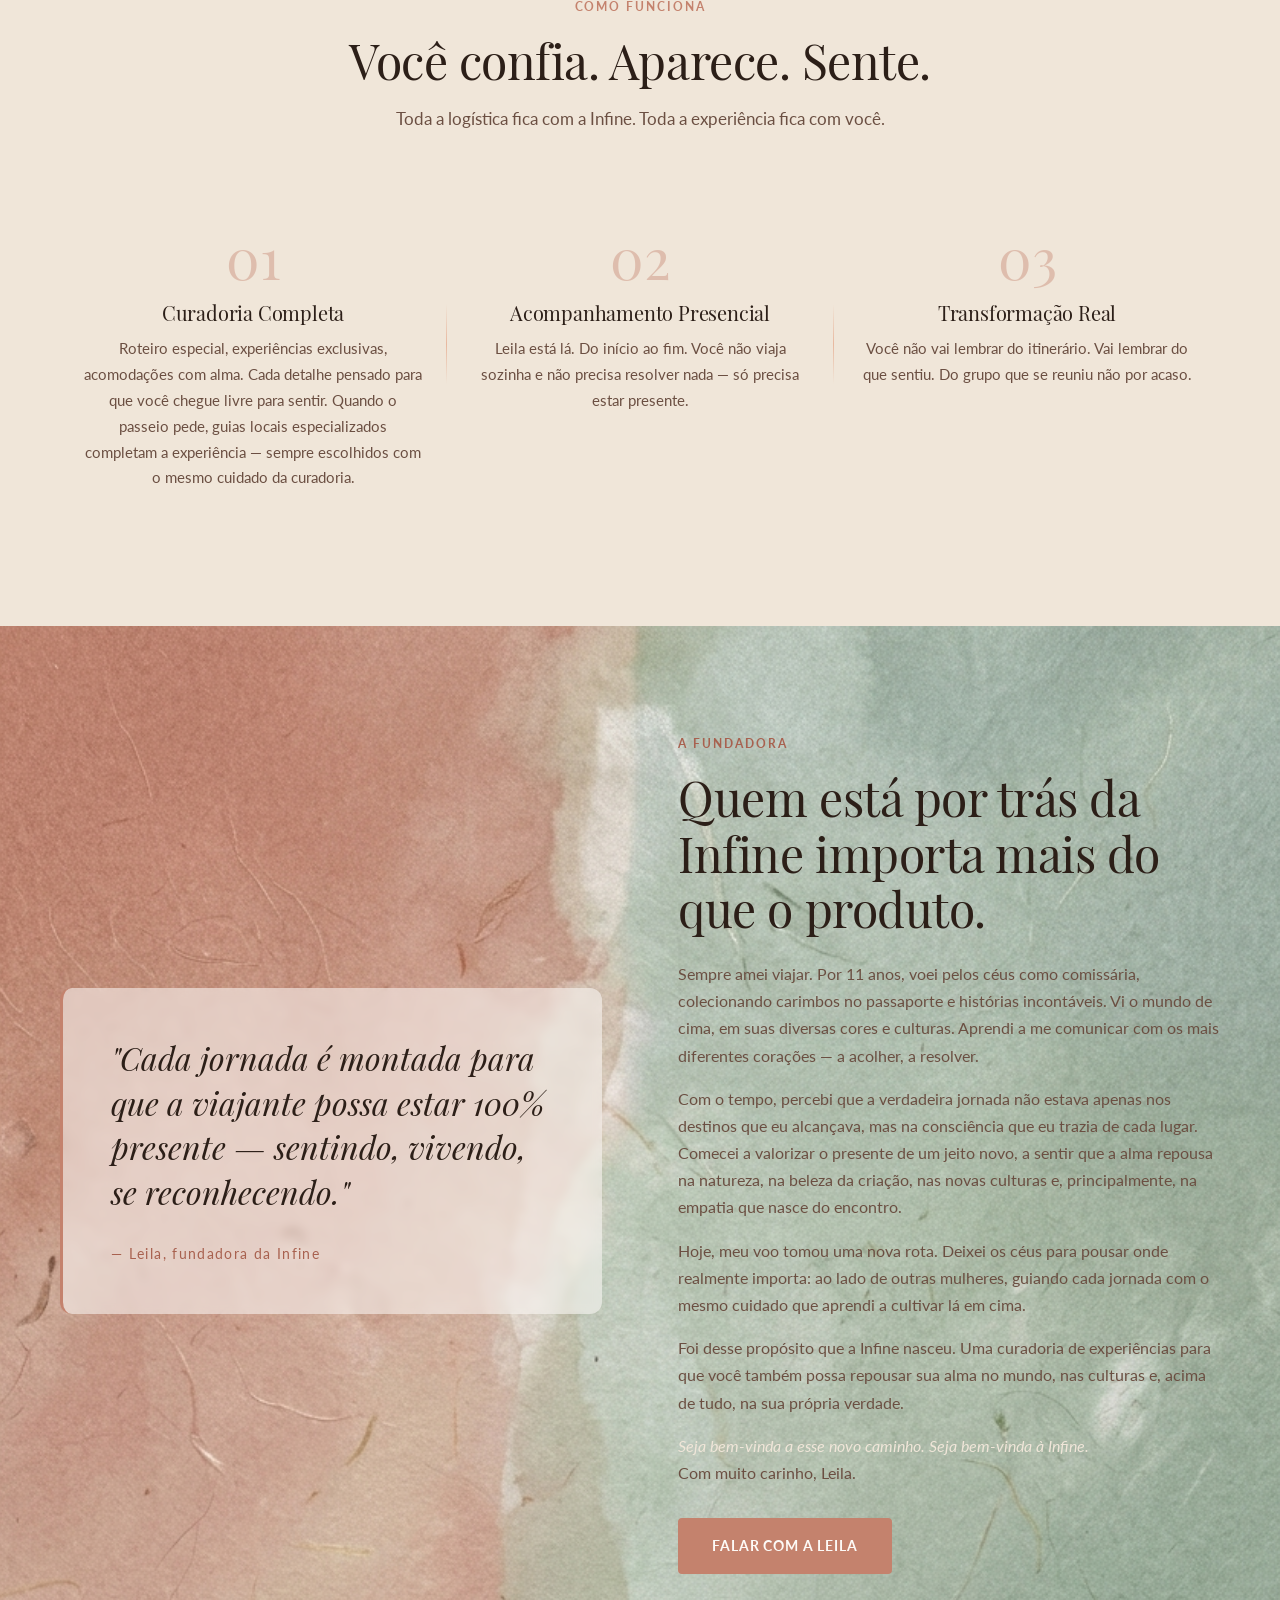
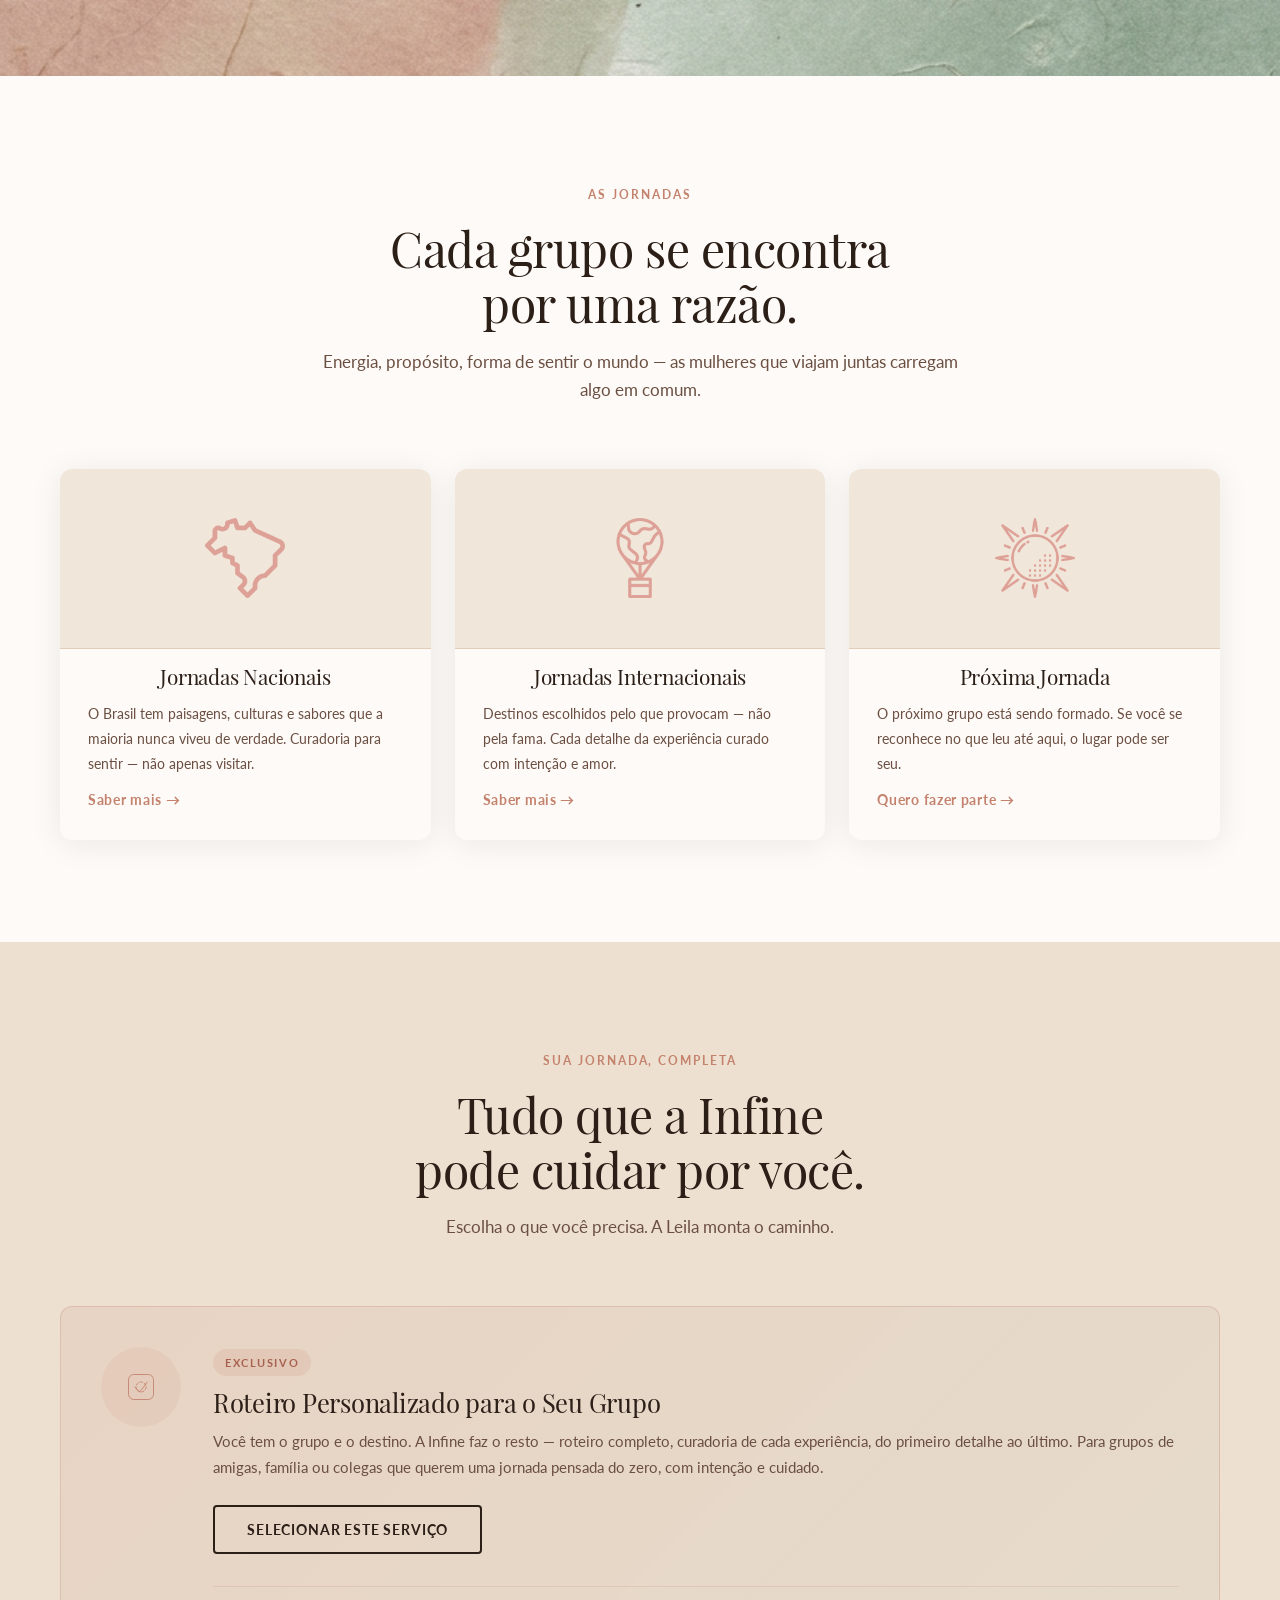
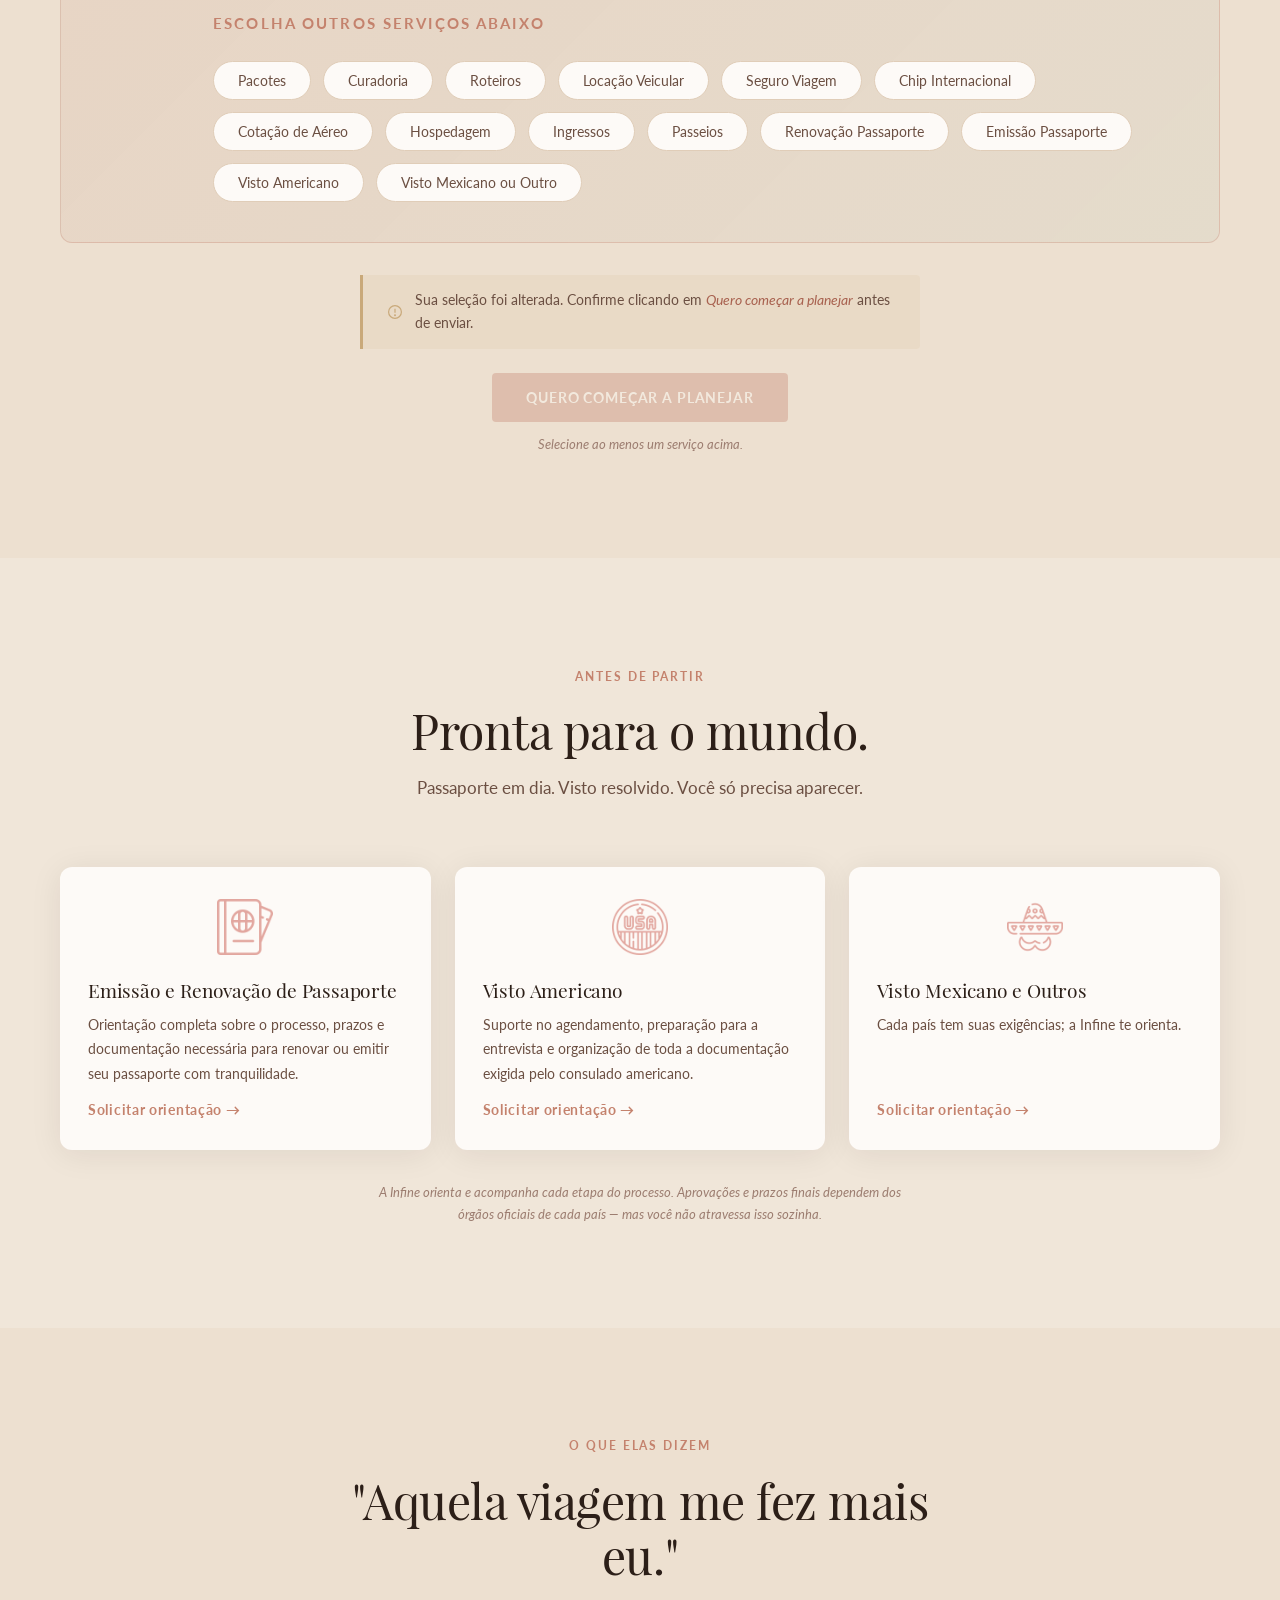
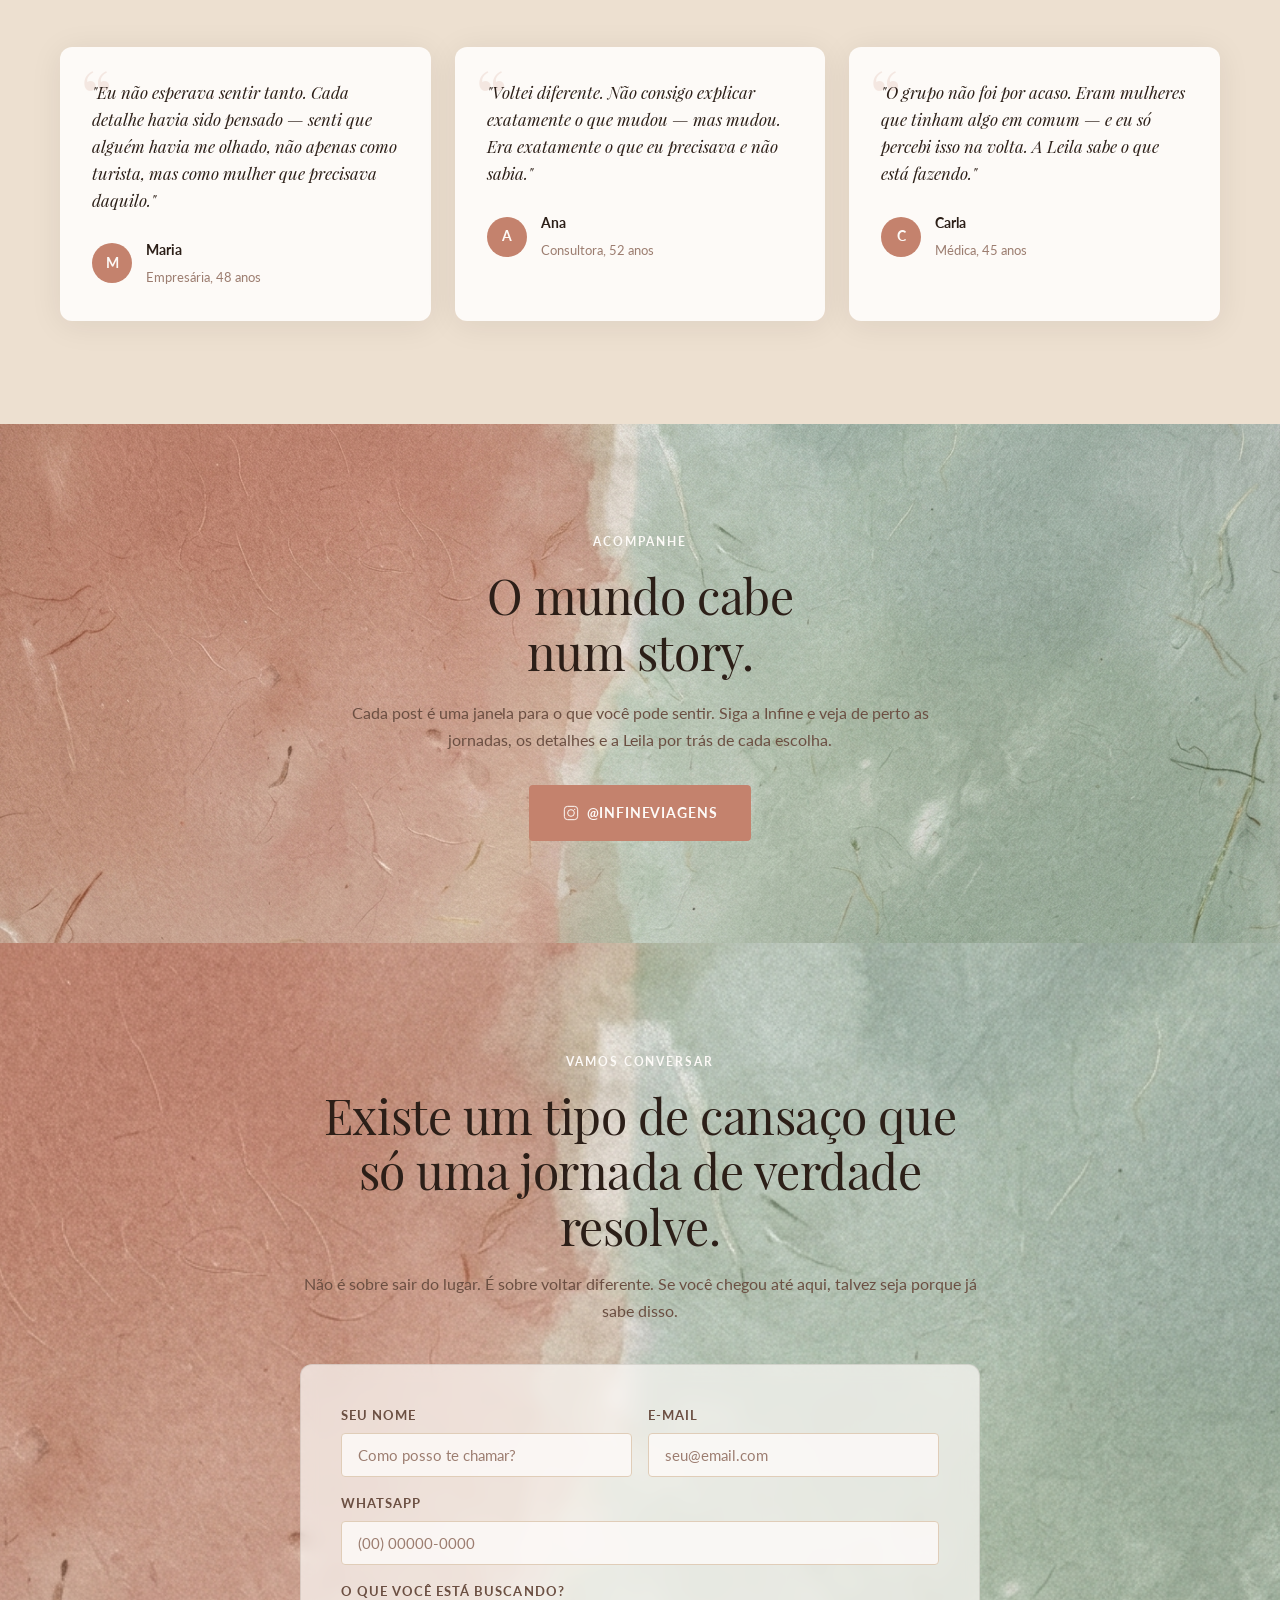
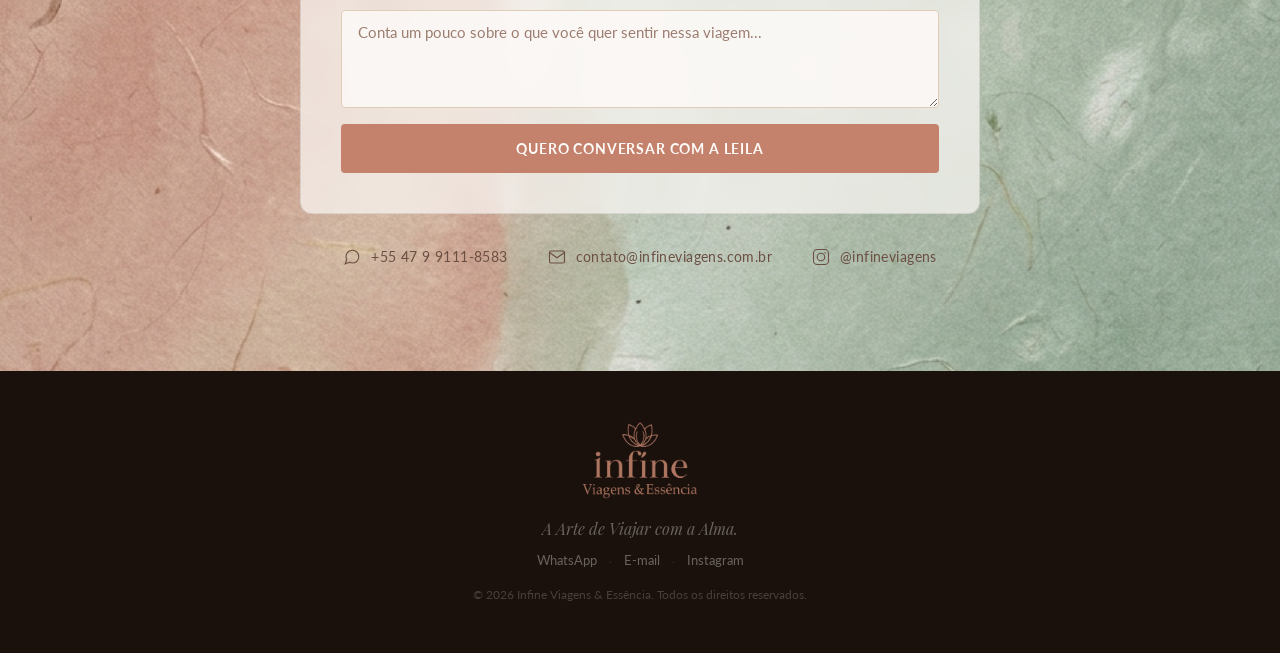
==== commit d227c1d9: "feat: ícones PNG nos cards de Documentação + ajustes visuais Jornadas - Substitui SVGs dos cards de " ====
--- a/index.html
+++ b/index.html
@@ -294,15 +294,7 @@
       <div class="doc__grid">
         <div class="doc-card fade-in">
           <div class="doc-card__icon">
-            <svg viewBox="0 0 64 64" fill="none" stroke="currentColor" stroke-width="1.4" stroke-linecap="round" stroke-linejoin="round" aria-hidden="true">
-              <rect x="12" y="8" width="40" height="48" rx="3"/>
-              <circle cx="32" cy="28" r="10"/>
-              <path d="M22 28 Q32 22 42 28"/>
-              <path d="M22 28 Q32 34 42 28"/>
-              <line x1="32" y1="18" x2="32" y2="38"/>
-              <line x1="20" y1="44" x2="44" y2="44"/>
-              <line x1="20" y1="48" x2="36" y2="48"/>
-            </svg>
+            <img src="assets/images/passport.png" alt="" aria-hidden="true" class="doc-icon doc-icon--img" />
           </div>
           <div class="doc-card__body">
             <h3>Emissão e Renovação de Passaporte</h3>
@@ -312,16 +304,7 @@
         </div>
         <div class="doc-card fade-in">
           <div class="doc-card__icon">
-            <svg viewBox="0 0 64 64" fill="none" stroke="currentColor" stroke-width="1.4" stroke-linecap="round" stroke-linejoin="round" aria-hidden="true">
-              <rect x="8" y="14" width="48" height="36" rx="3"/>
-              <line x1="8" y1="24" x2="56" y2="24"/>
-              <path d="M20 30 L21.2 33.6 L25 33.6 L22 35.8 L23.2 39.4 L20 37.2 L16.8 39.4 L18 35.8 L15 33.6 L18.8 33.6 Z"/>
-              <line x1="30" y1="28" x2="50" y2="28"/>
-              <line x1="30" y1="31" x2="50" y2="31"/>
-              <line x1="30" y1="34" x2="50" y2="34"/>
-              <line x1="30" y1="37" x2="50" y2="37"/>
-              <line x1="30" y1="40" x2="50" y2="40"/>
-            </svg>
+            <img src="assets/images/visto-usa.png" alt="" aria-hidden="true" class="doc-icon doc-icon--img" />
           </div>
           <div class="doc-card__body">
             <h3>Visto Americano</h3>
@@ -331,15 +314,7 @@
         </div>
         <div class="doc-card fade-in">
           <div class="doc-card__icon">
-            <svg viewBox="0 0 64 64" fill="none" stroke="currentColor" stroke-width="1.4" stroke-linecap="round" stroke-linejoin="round" aria-hidden="true">
-              <rect x="8" y="14" width="48" height="36" rx="3"/>
-              <circle cx="32" cy="28" r="7"/>
-              <path d="M25 35 C20 38,16 36,14 32"/>
-              <path d="M39 35 C44 38,48 36,50 32"/>
-              <path d="M32 35 L32 44"/>
-              <path d="M28 40 L32 44 L36 40"/>
-              <path d="M29 44 C28 46,30 47,32 46 C34 45,36 46,35 48"/>
-            </svg>
+            <img src="assets/images/visto-mexico.png" alt="" aria-hidden="true" class="doc-icon doc-icon--img" />
           </div>
           <div class="doc-card__body">
             <h3>Visto Mexicano e Outros</h3>
--- a/css/styles.css
+++ b/css/styles.css
@@ -582,6 +582,8 @@
   box-shadow: var(--shadow);
   transition: transform var(--transition), box-shadow var(--transition);
   background: var(--white);
+  display: flex;
+  flex-direction: column;
 }
 .jornada-card:hover {
   transform: translateY(-6px);
@@ -605,22 +607,28 @@
 /* Imagens PNG: colorir para terracota (#C4826D) */
 .jornada-icon--img {
   object-fit: contain;
+  opacity: .75;
   filter: brightness(0) saturate(100%) invert(59%) sepia(28%) saturate(530%) hue-rotate(318deg) brightness(97%);
 }
-  opacity: .75;
-}
 
 .jornada-card__body {
-  padding: 1.75rem;
+  padding: .5rem 1.75rem 1.75rem;
+  flex: 1;
+  display: flex;
+  flex-direction: column;
+  gap: .75rem;
 }
 .jornada-card__body h3 {
   color: var(--text-dark);
   font-size: 1.3rem;
-  margin-bottom: .75rem;
+  text-align: center;
+  margin-top: .5rem;
+  margin-bottom: 0;
 }
 .jornada-card__body p {
   font-size: .9rem;
-  margin-bottom: 1.25rem;
+  line-height: 1.75;
+  margin-bottom: 0;
 }
 
 /* ─── SUA JORNADA, COMPLETA ─────────────────────────────── */
@@ -828,6 +836,15 @@
   width: 56px;
   height: 56px;
   color: var(--sage-deep);
+}
+.doc-icon {
+  width: 56px;
+  height: 56px;
+}
+.doc-icon--img {
+  object-fit: contain;
+  opacity: .75;
+  filter: brightness(0) saturate(100%) invert(59%) sepia(28%) saturate(530%) hue-rotate(318deg) brightness(97%);
 }
 
 .doc-card__body {
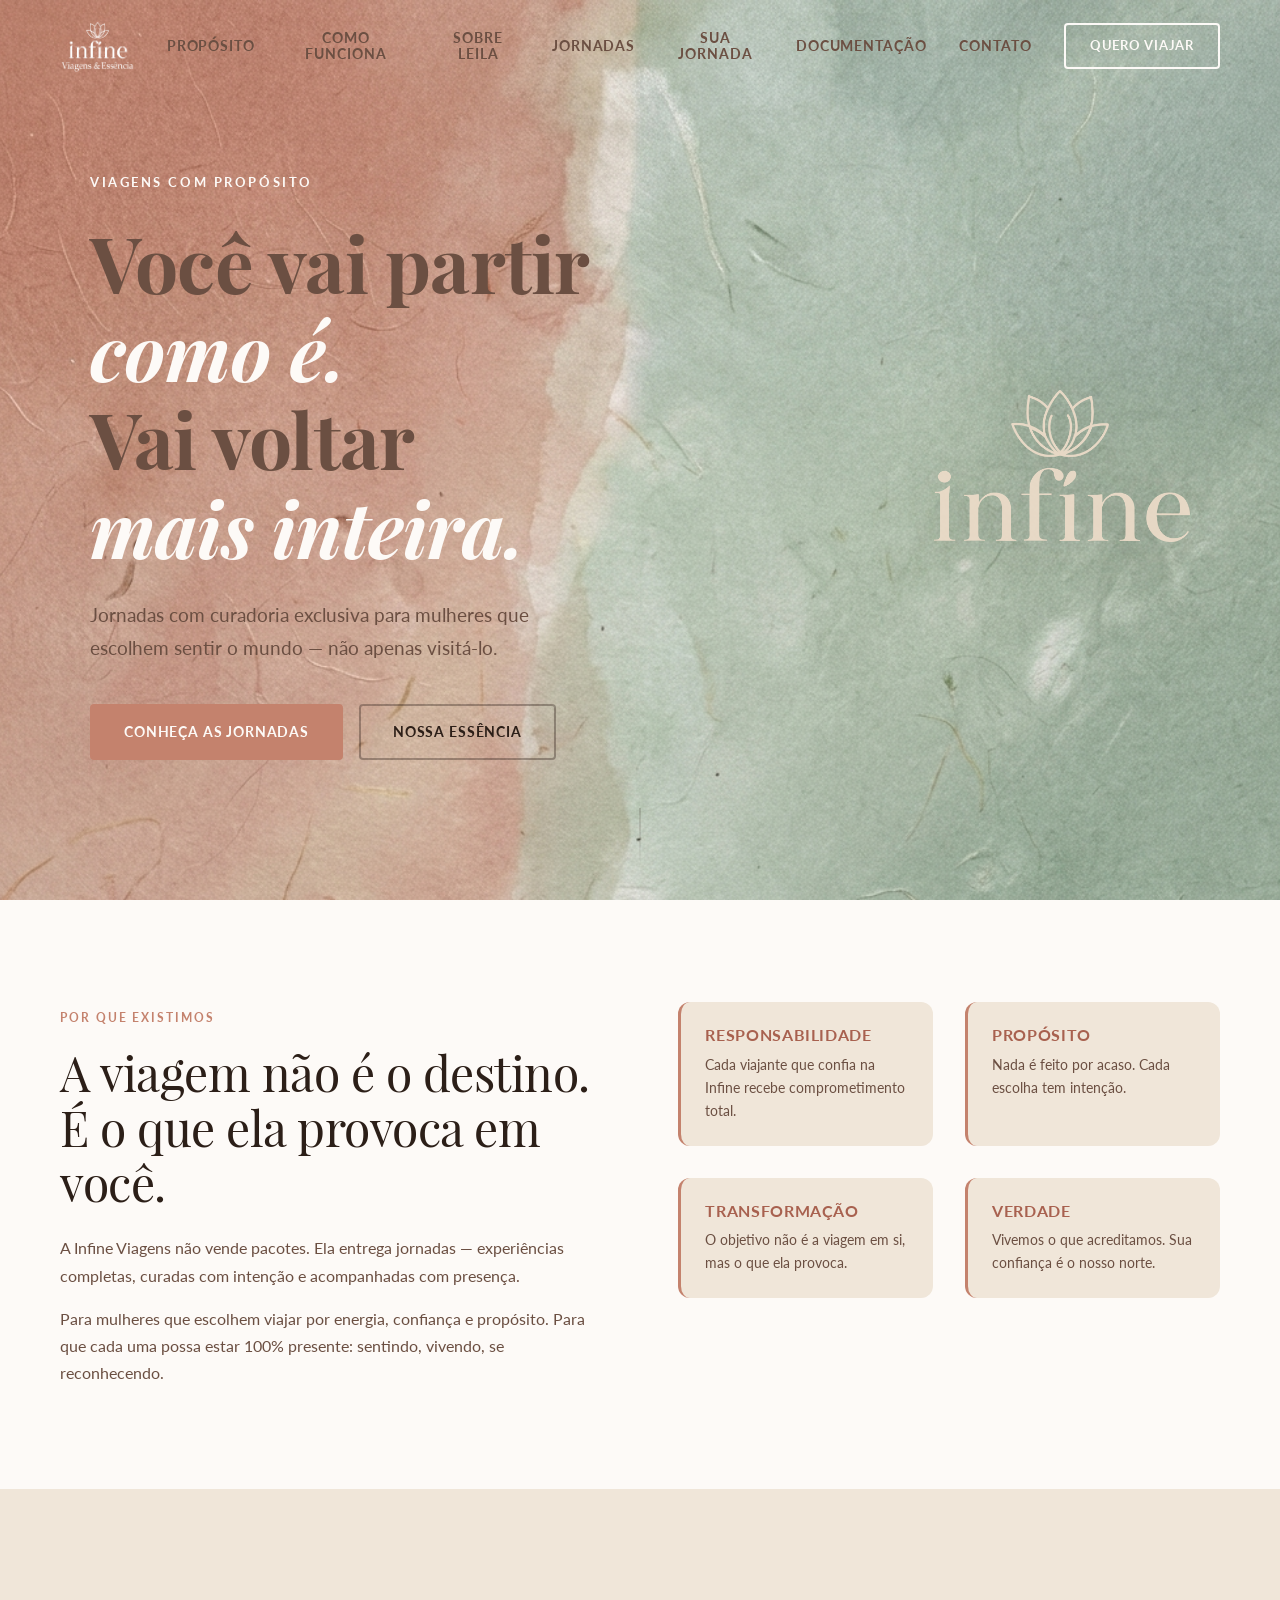
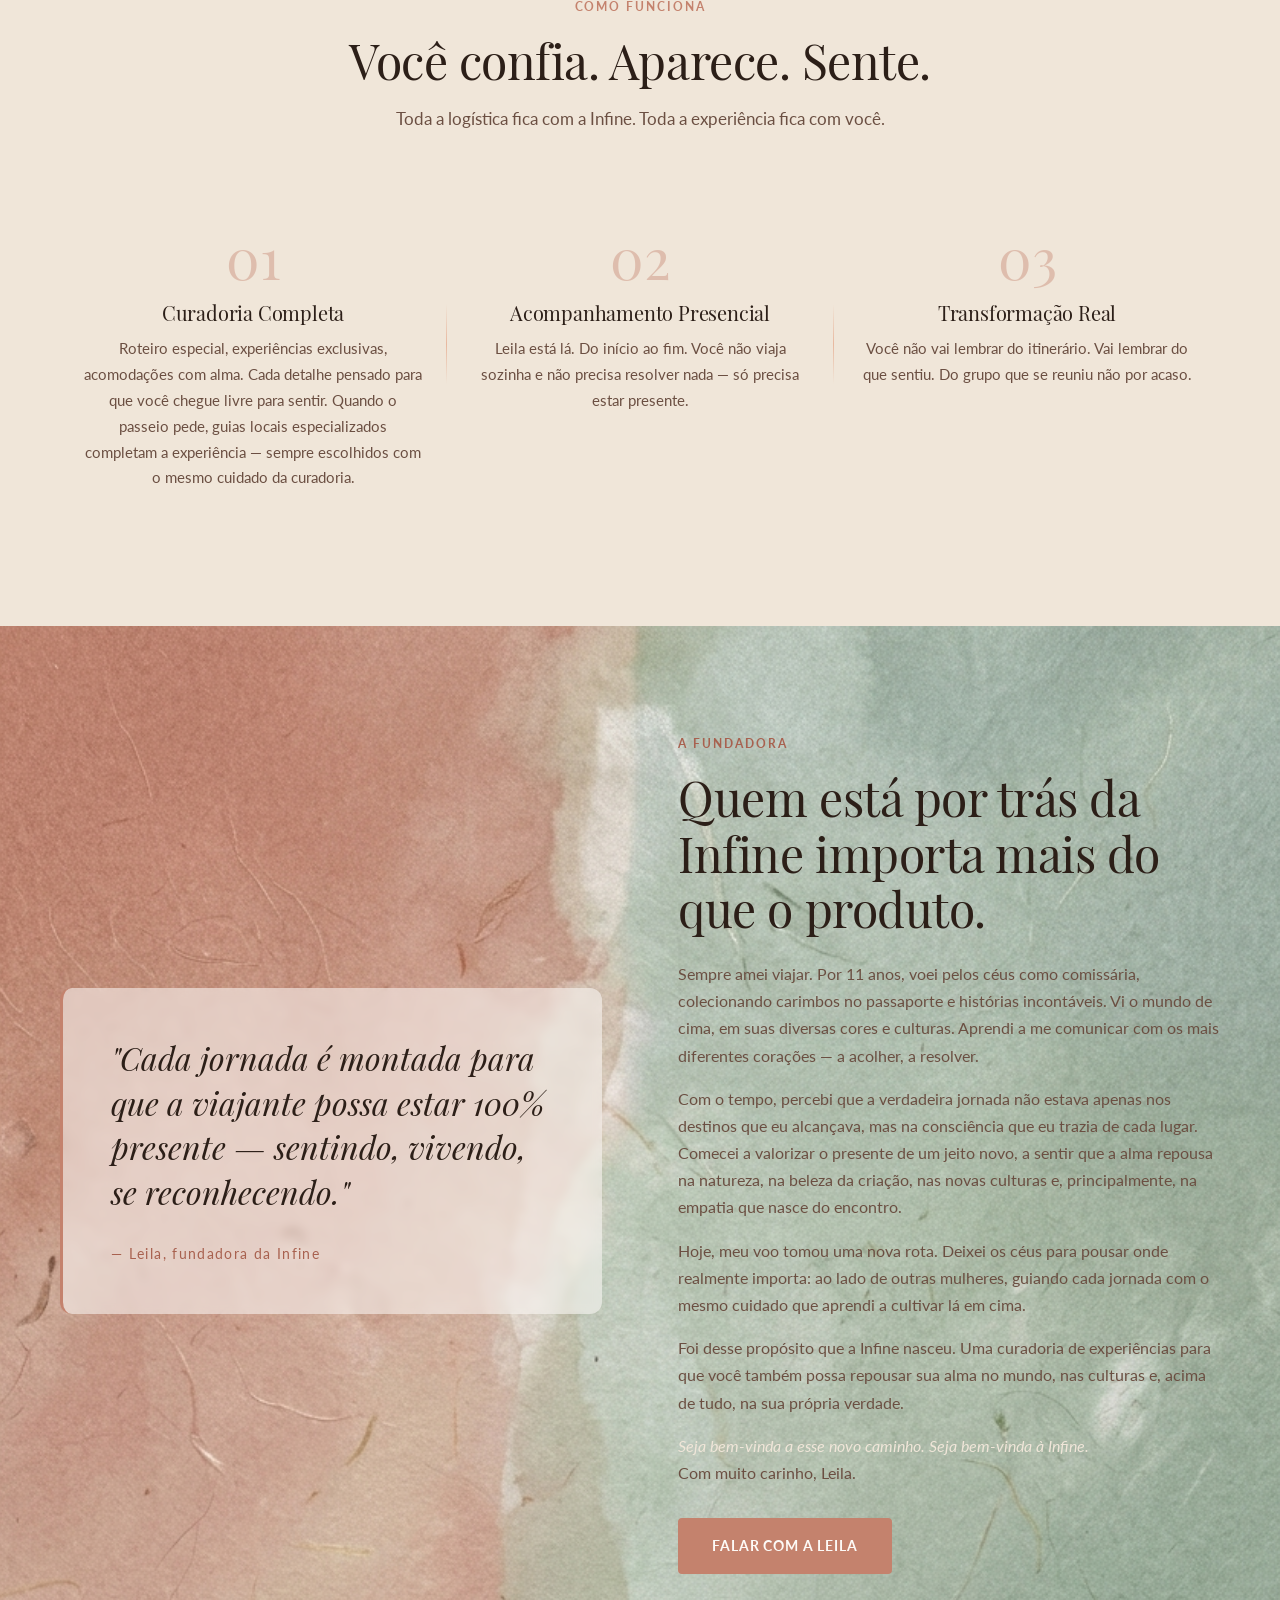
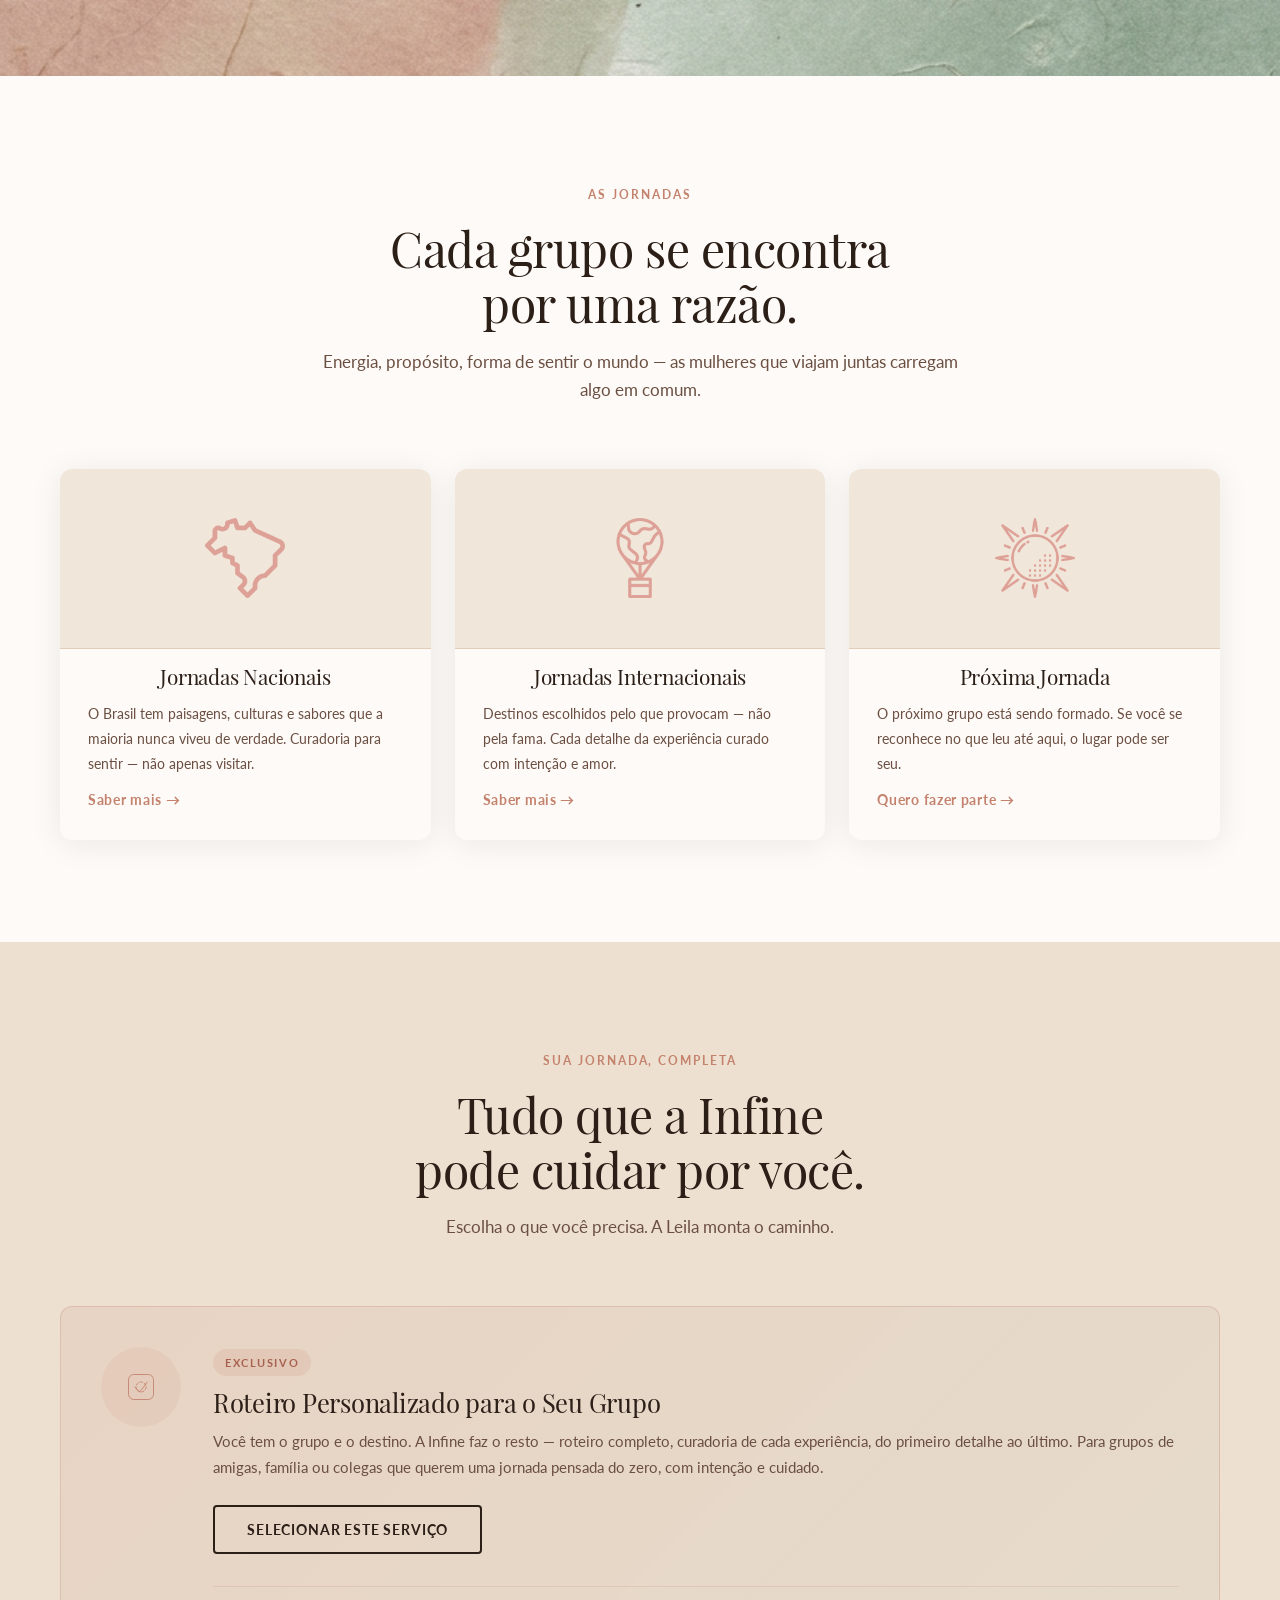
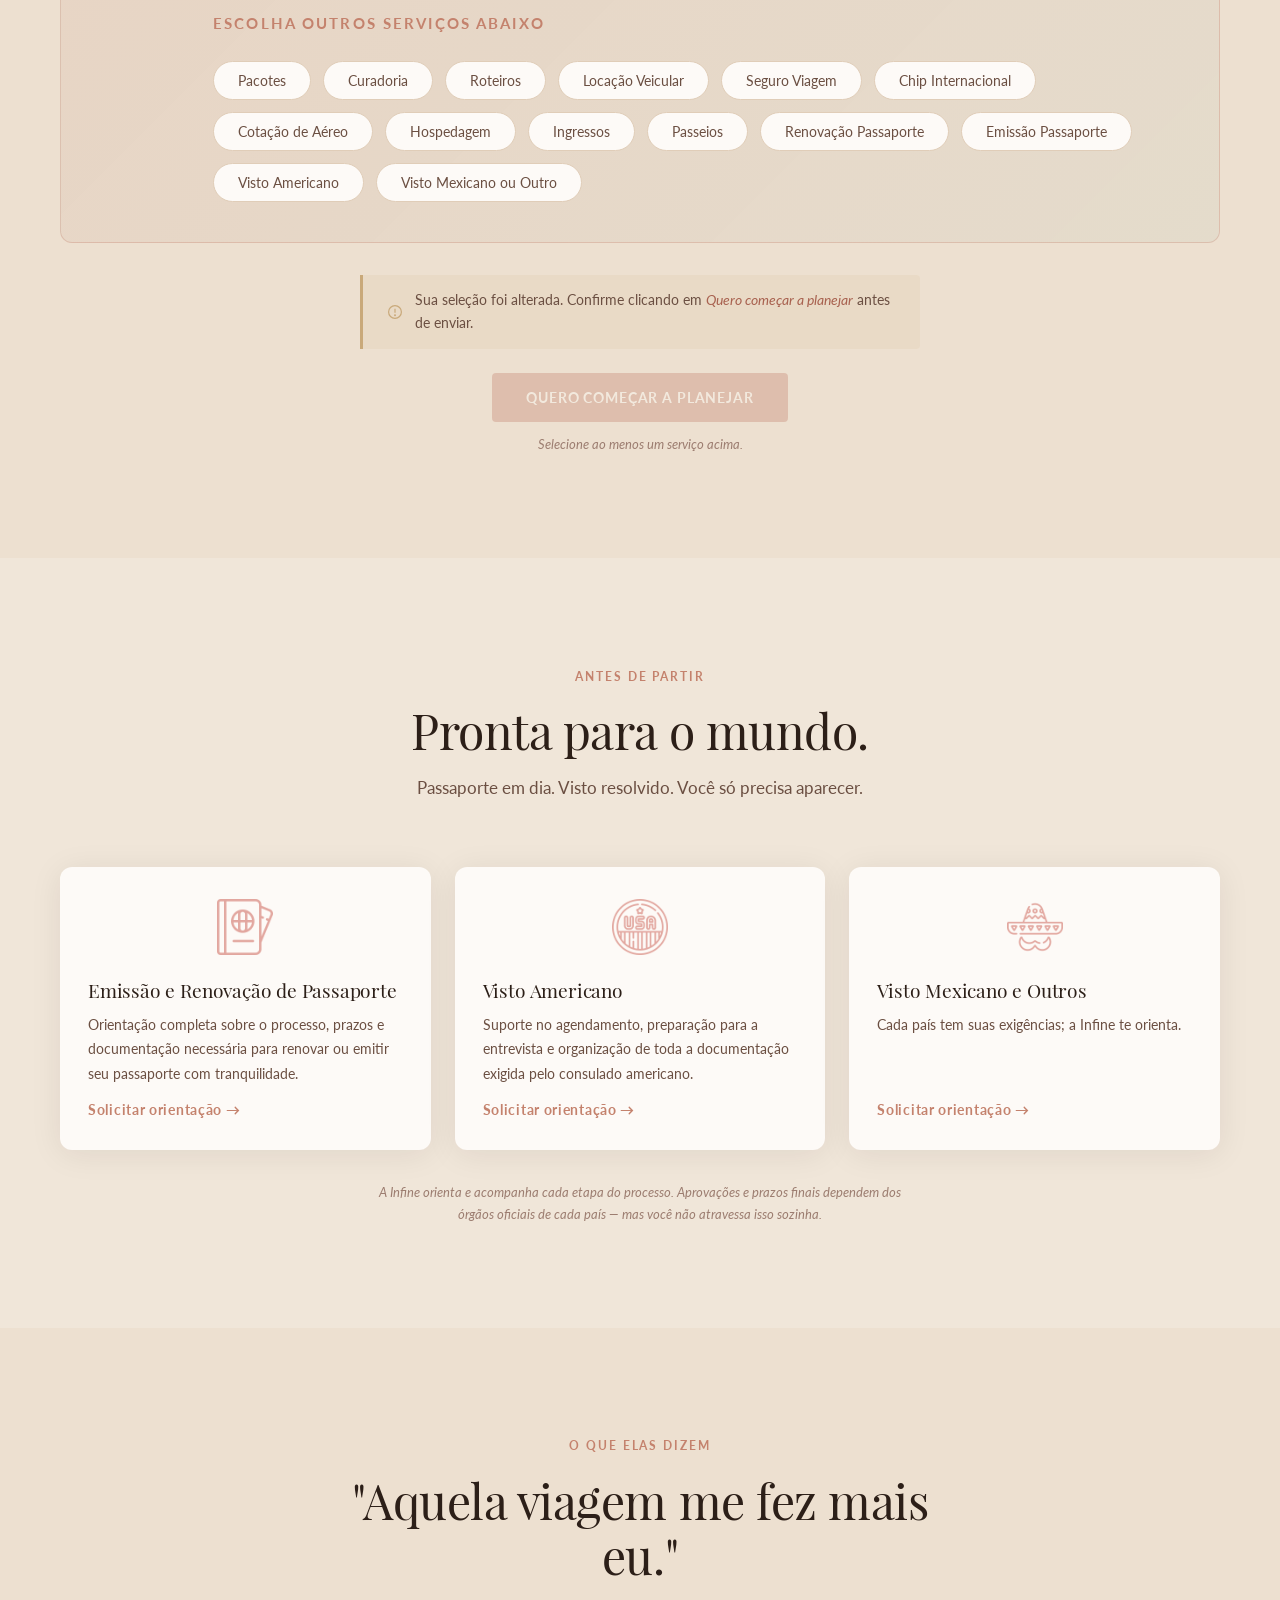
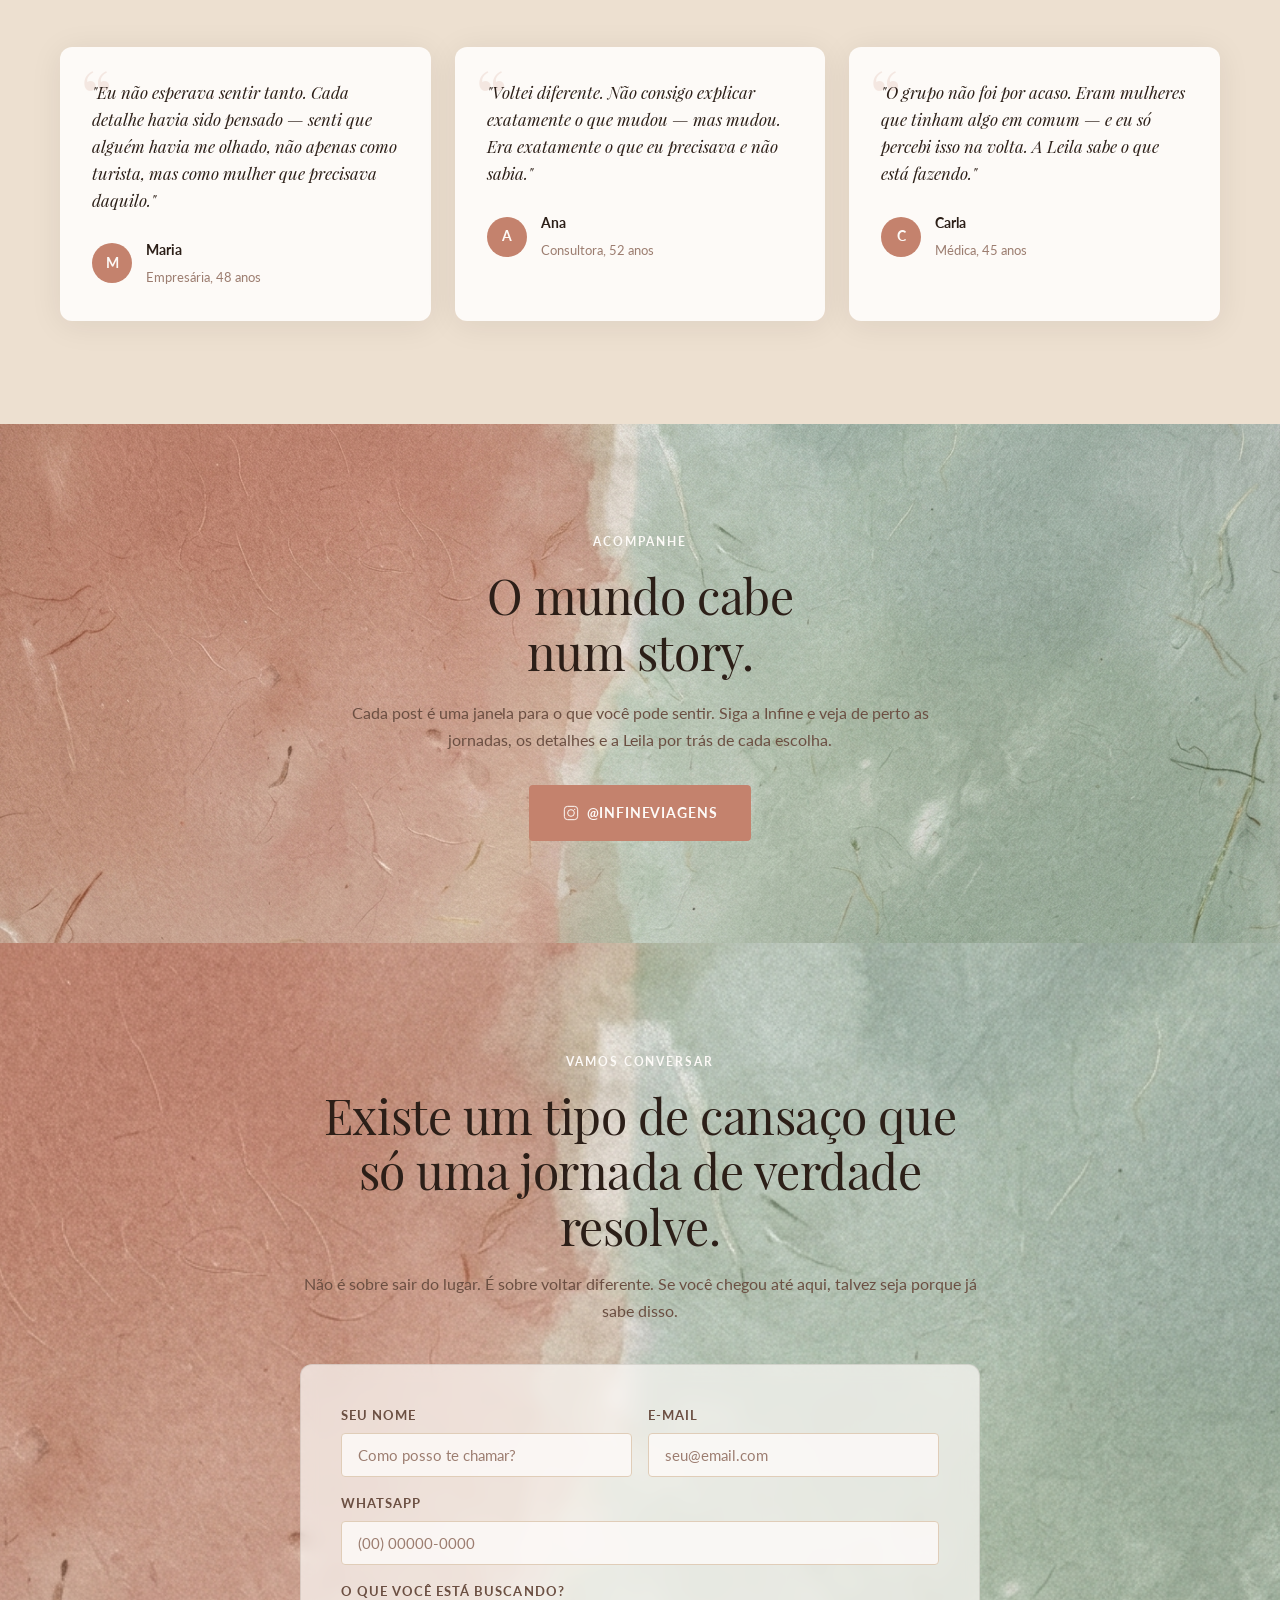
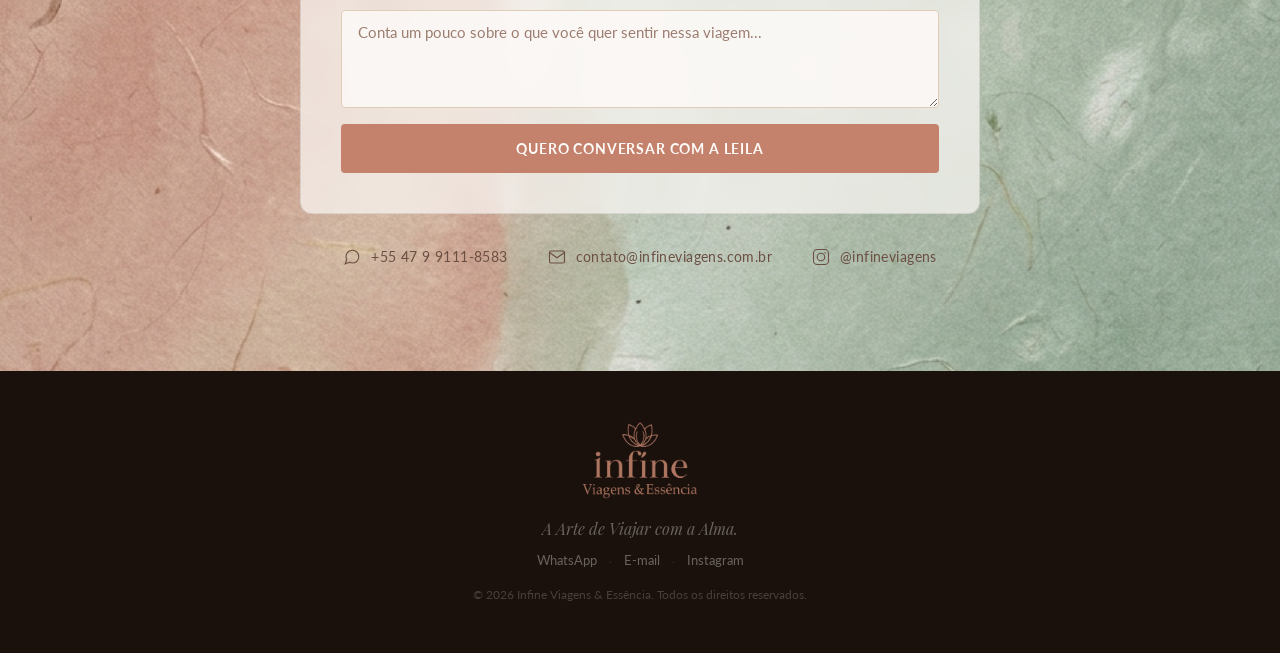
==== commit fe8a1dff: "content: atualiza texto do valor Verdade na seção Propósito Co-Authored-By: Claude Sonnet 4.6 <norep" ====
--- a/index.html
+++ b/index.html
@@ -98,7 +98,7 @@
         </div>
         <div class="valor">
           <h3>Verdade</h3>
-          <p>A marca é o que mostra ser. Sem promessas vazias.</p>
+          <p>Vivemos o que acreditamos. Sua confiança é o nosso norte.</p>
         </div>
       </div>
     </div>
--- a/css/styles.css
+++ b/css/styles.css
@@ -1426,6 +1426,8 @@
   .jornada-icon { width: 60px; height: 60px; }
   .jornada-icon--img { width: 60px; height: 60px; }
   .jornada-card__body, .doc-card__body { padding: 1.25rem; }
+  .doc-card__icon { padding: 1.5rem 1.5rem .75rem; }
+  .doc-icon { width: 48px; height: 48px; }
 
   /* Sua Jornada */
   .servicos__destaque { grid-template-columns: 60px 1fr; gap: 1.25rem; padding: 1.75rem; }
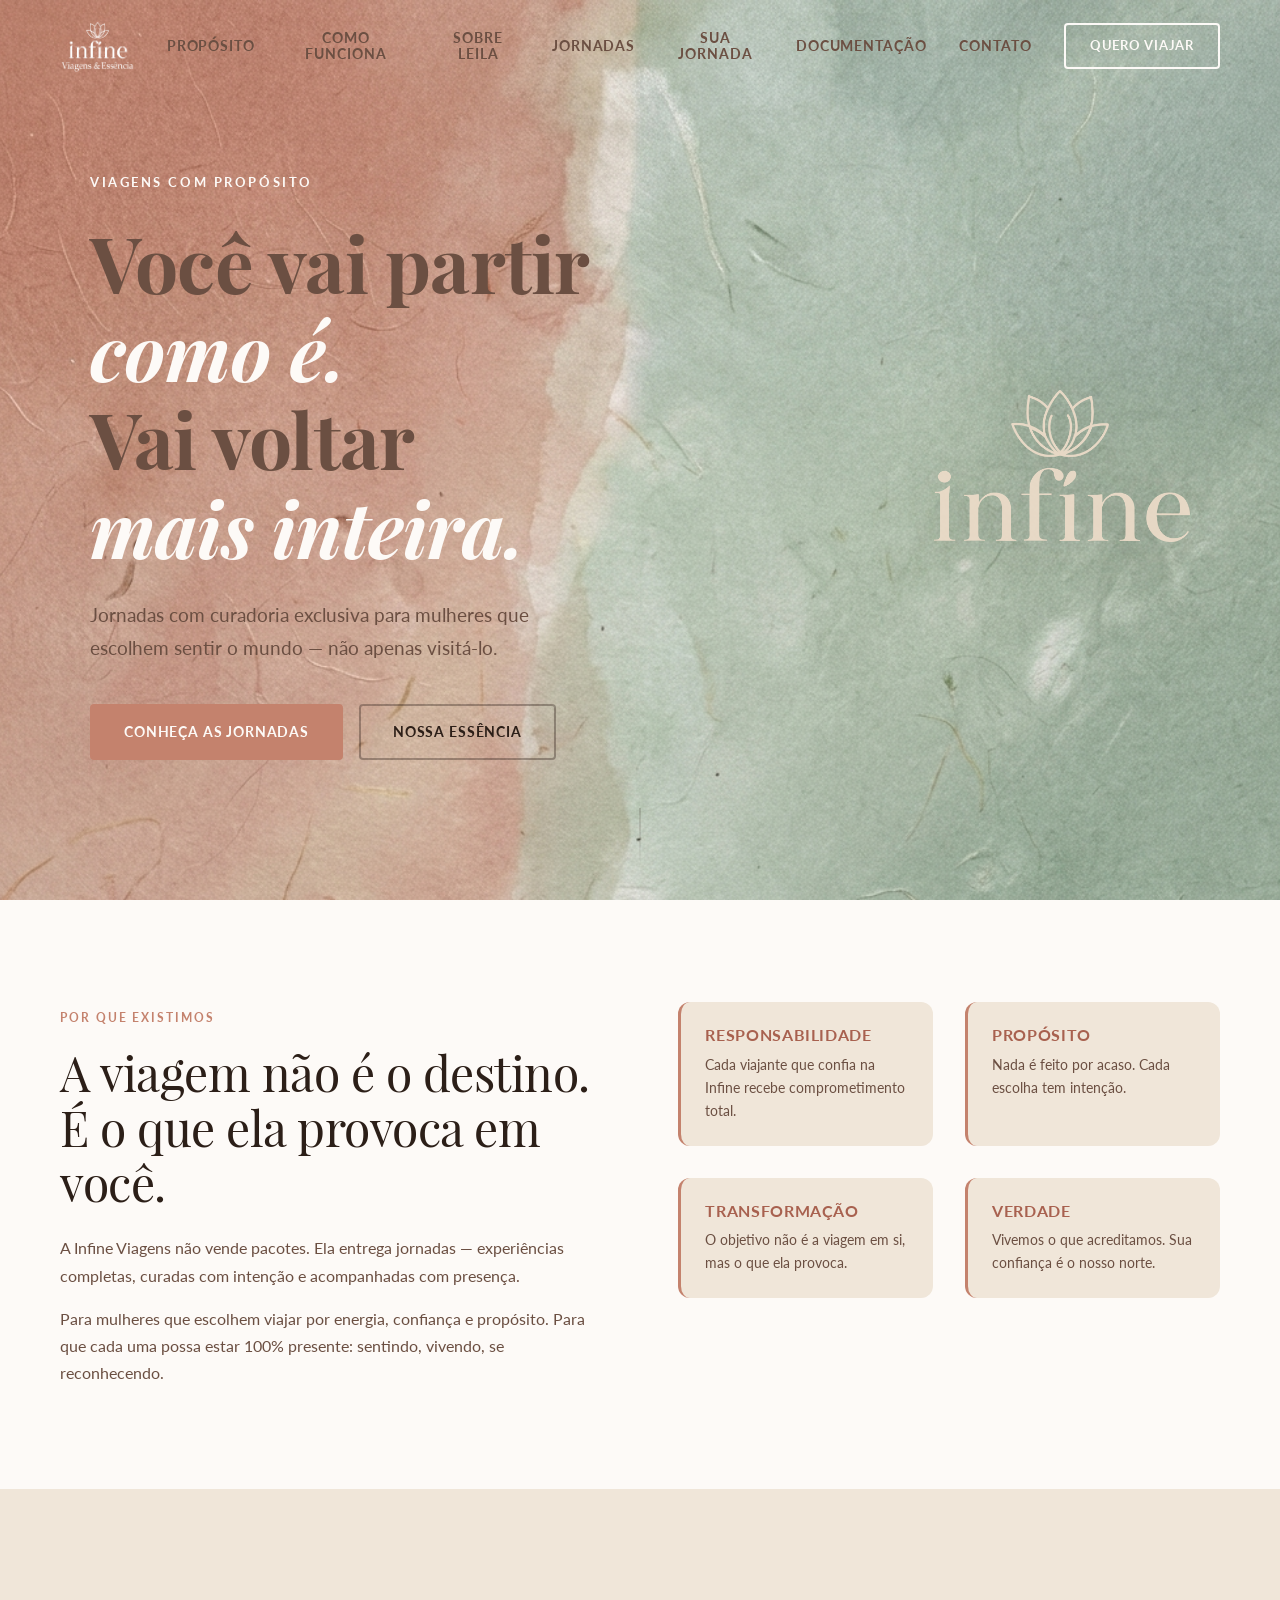
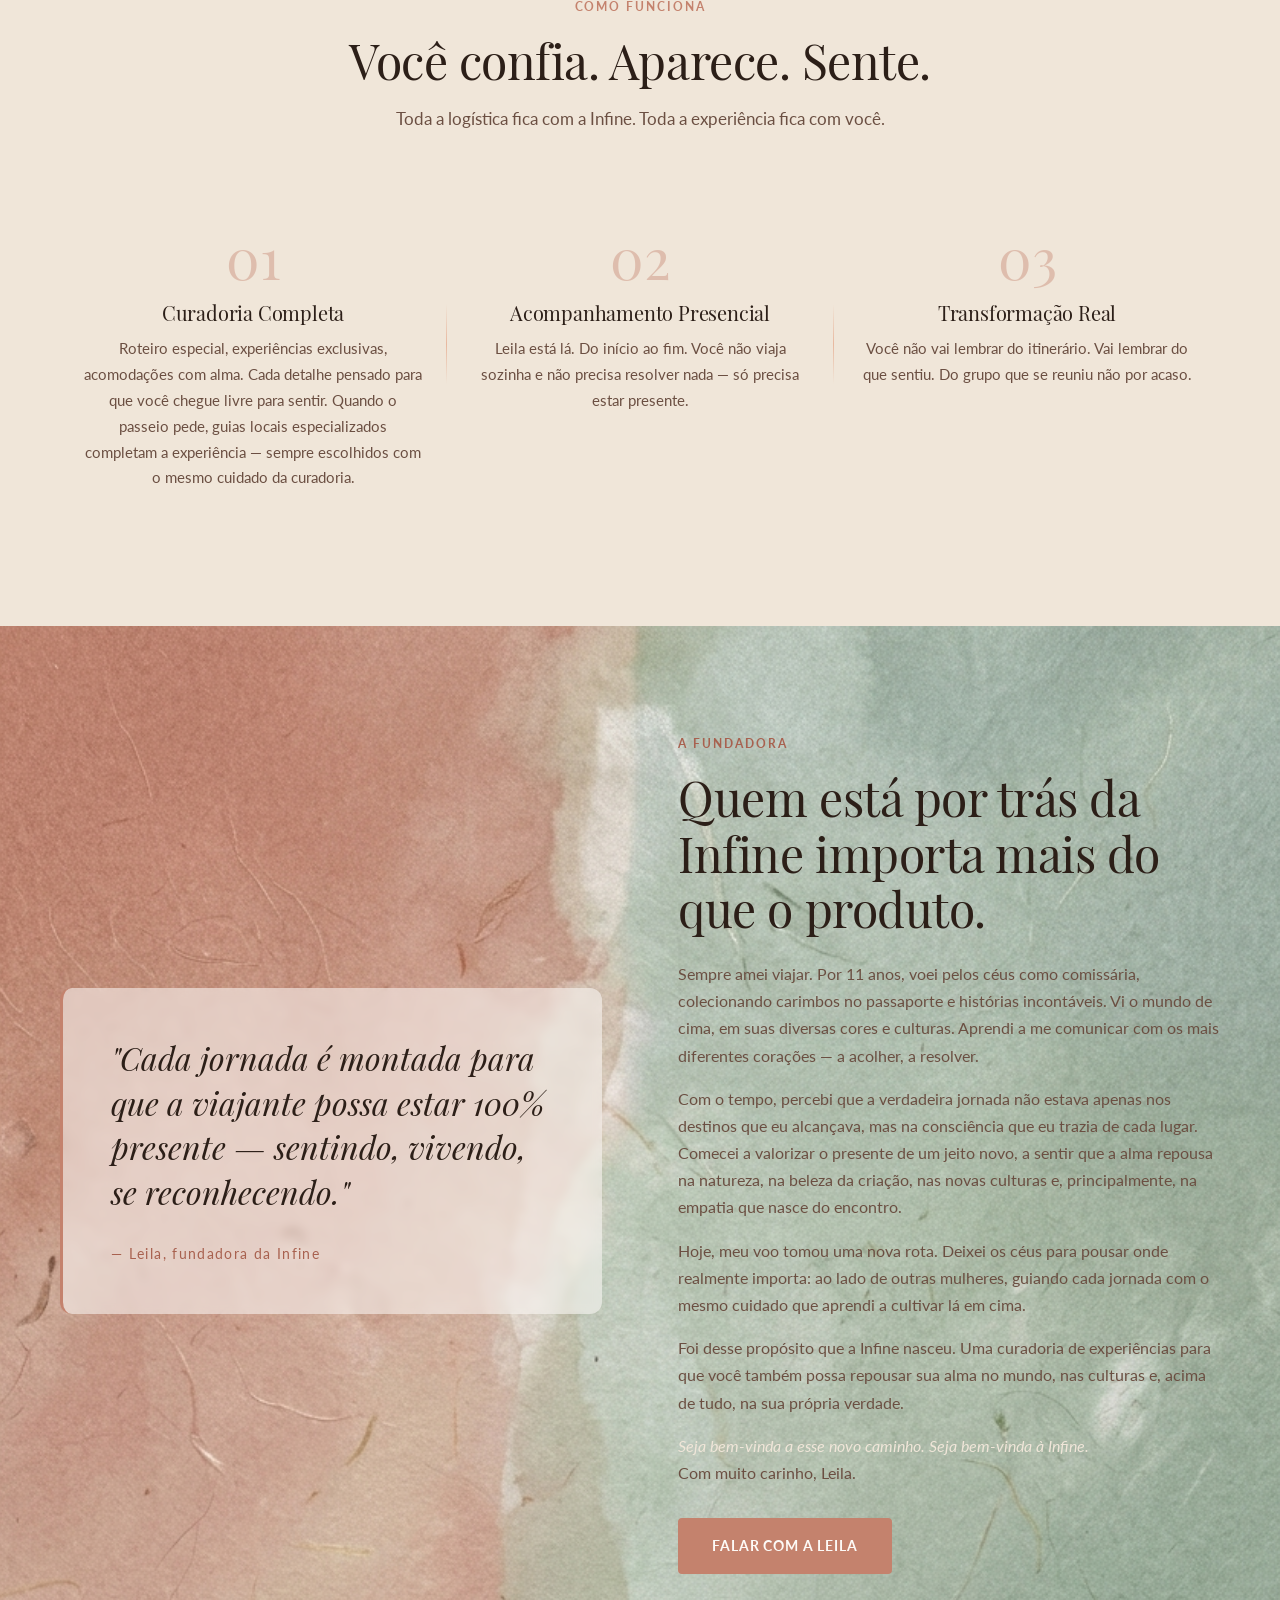
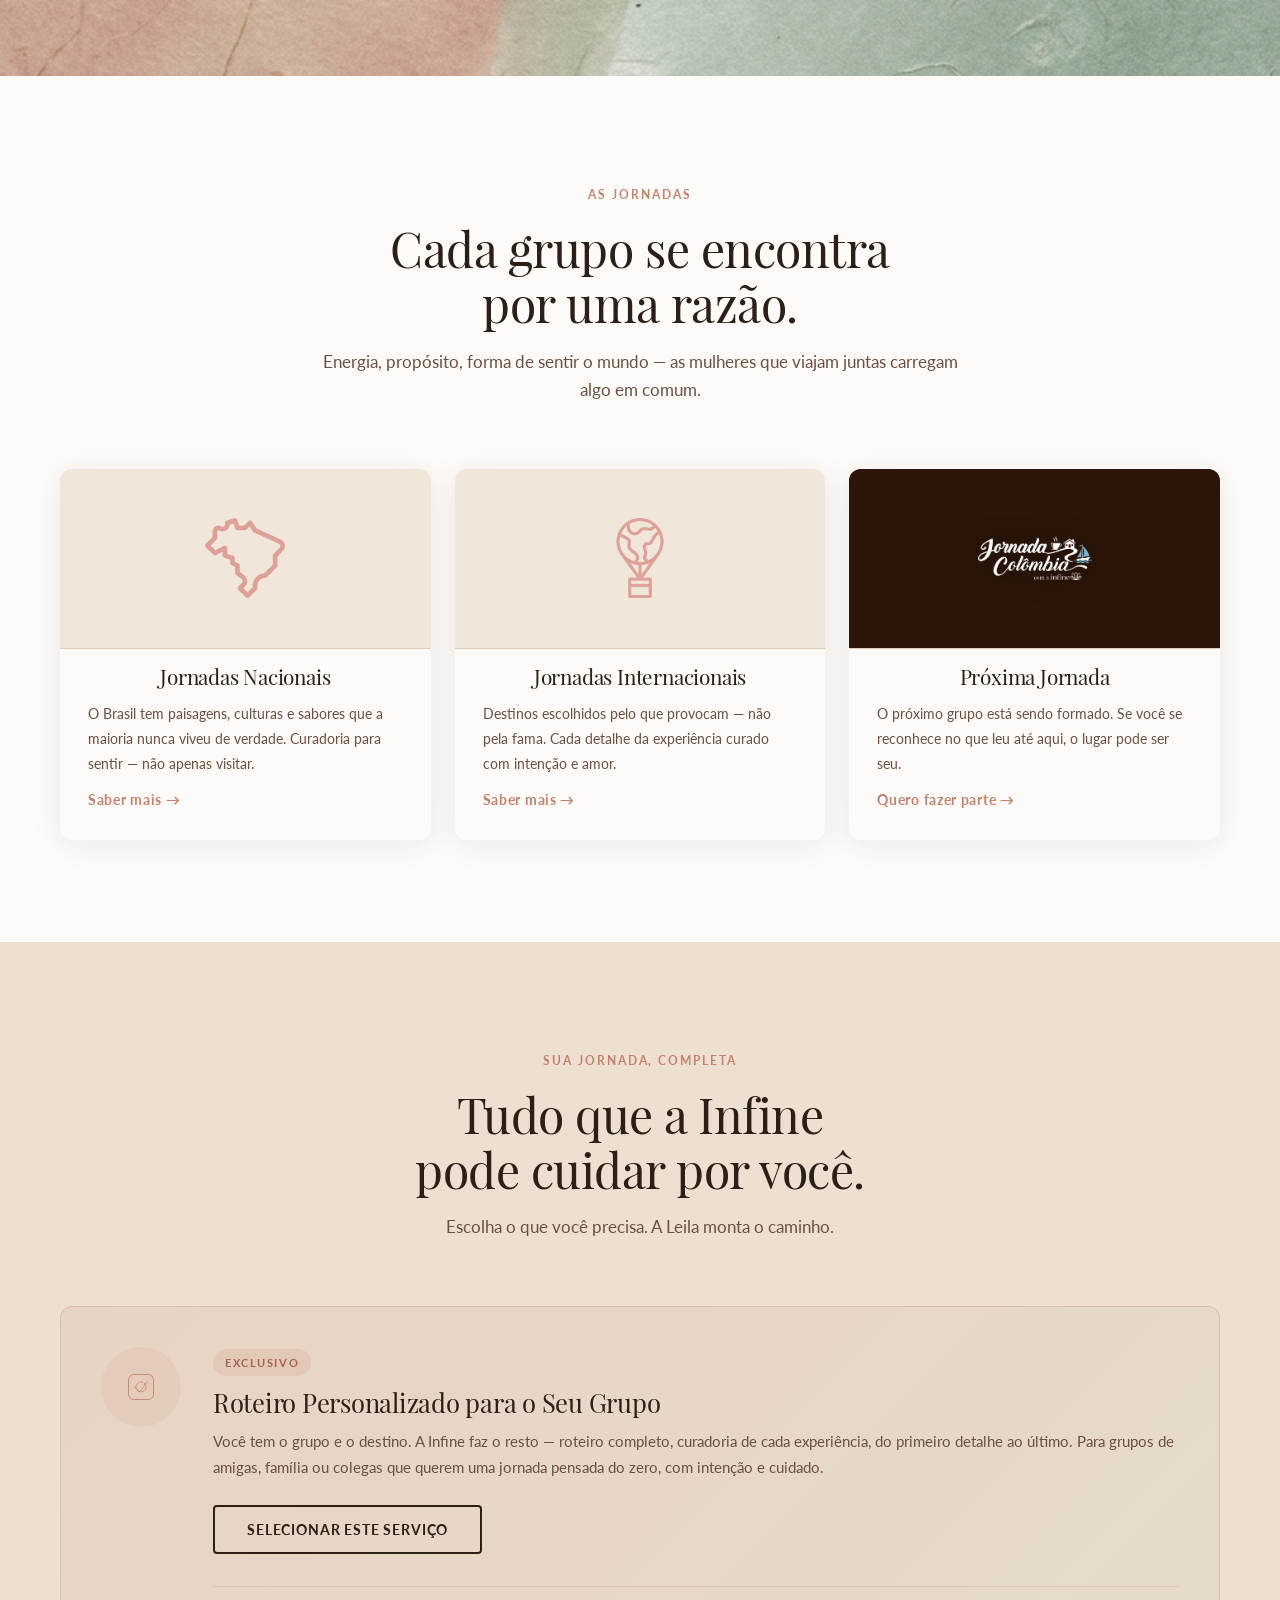
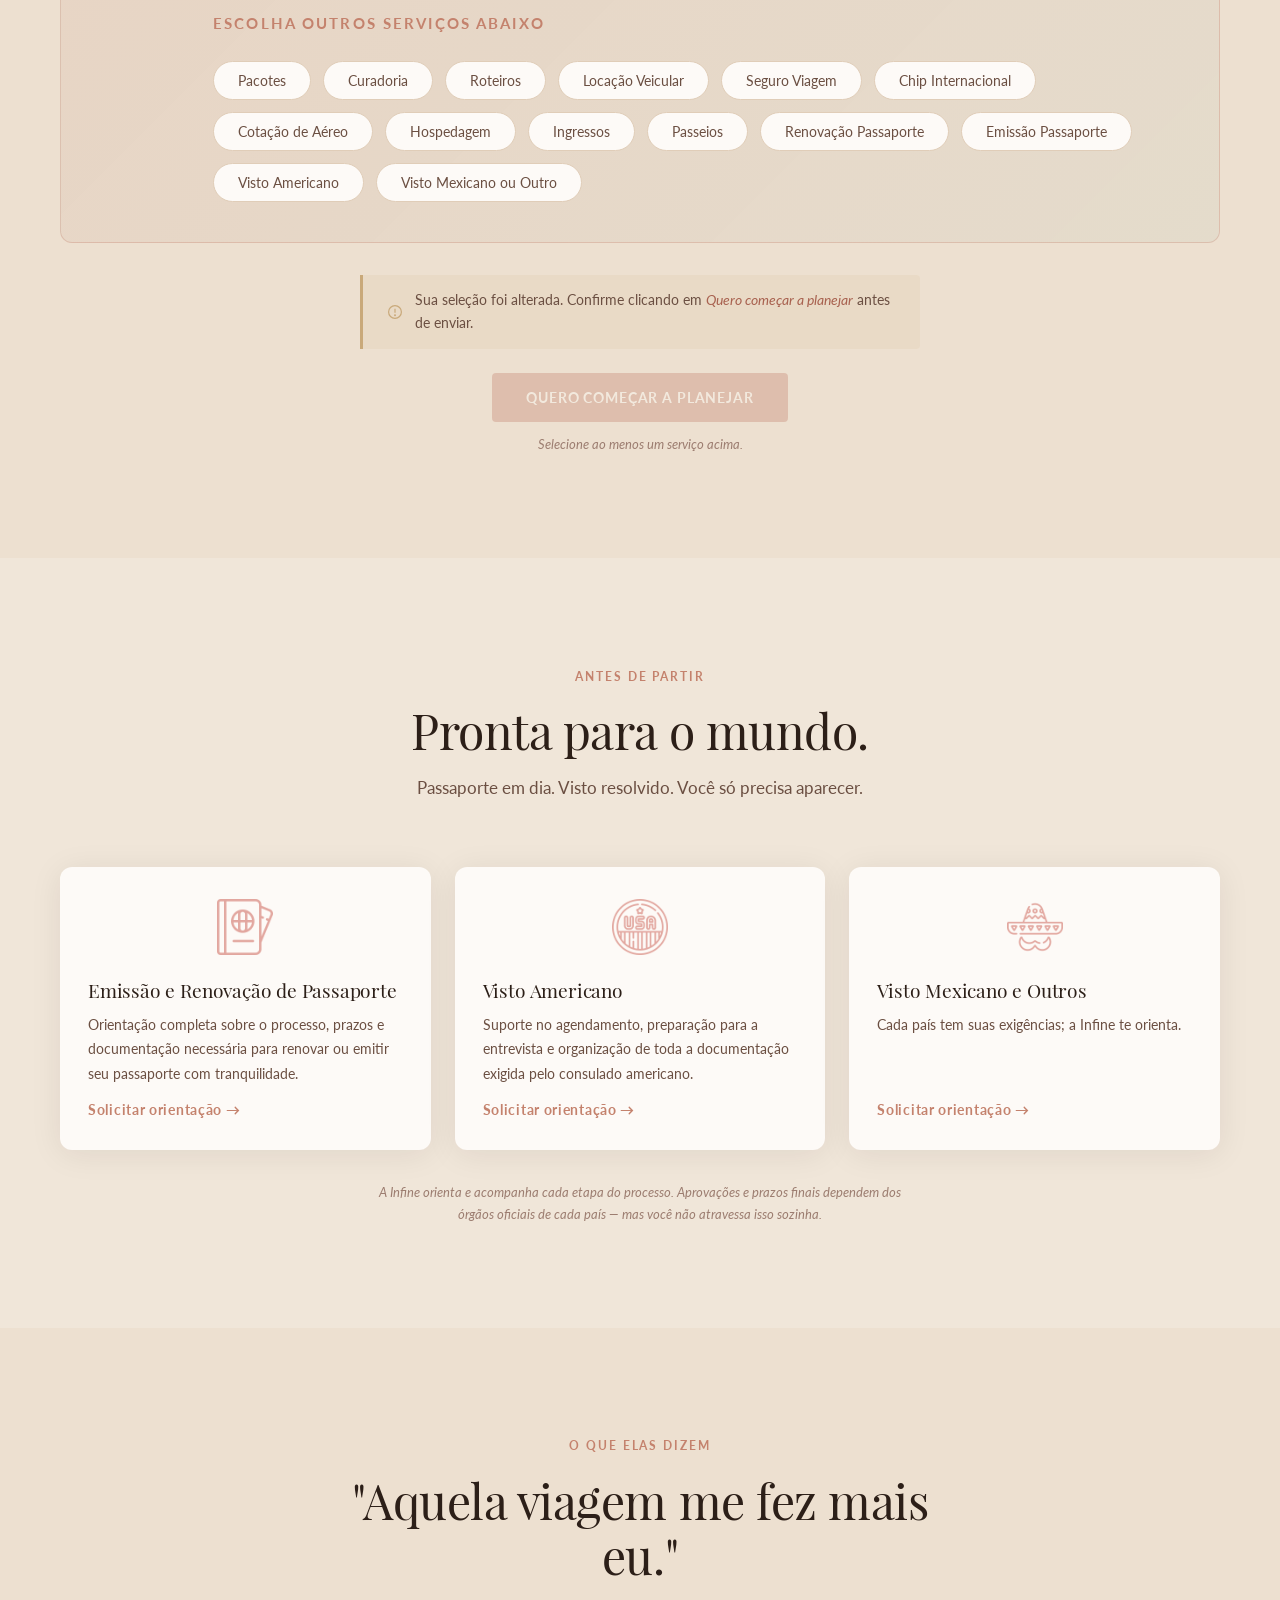
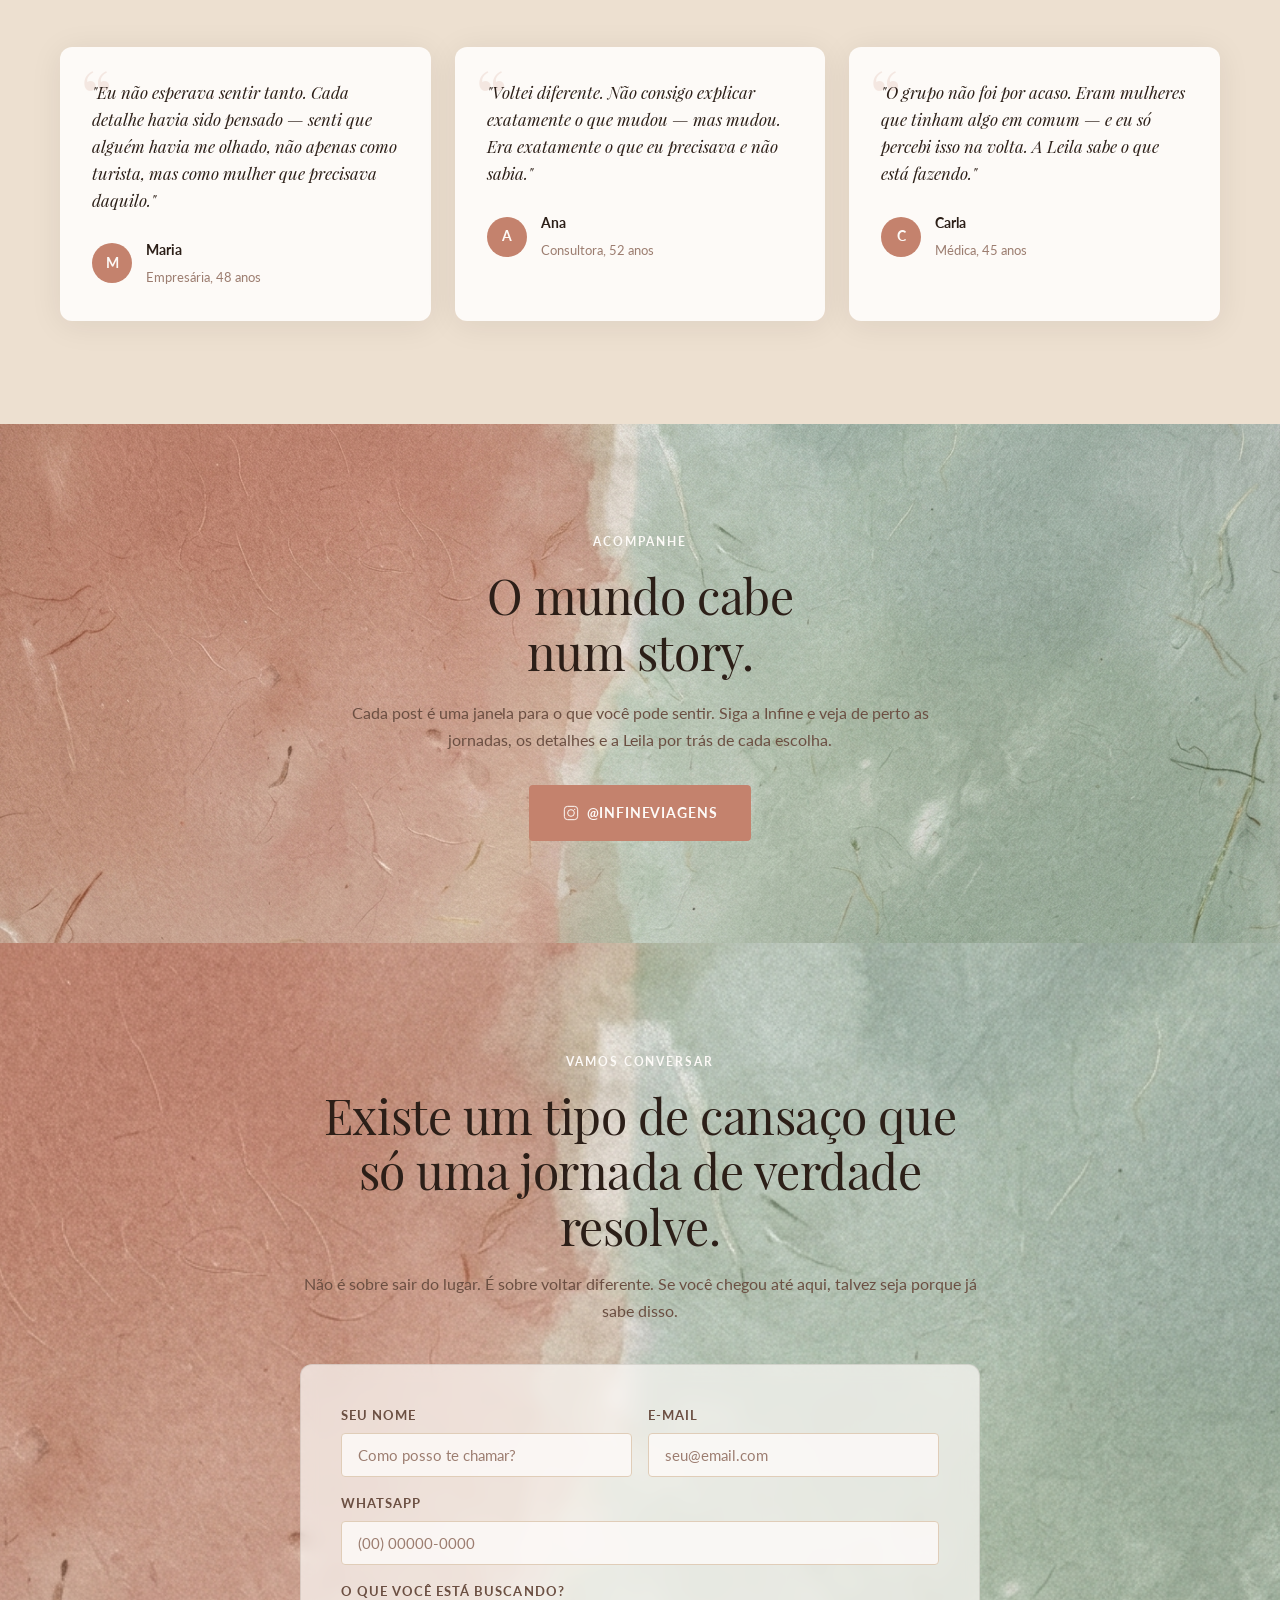
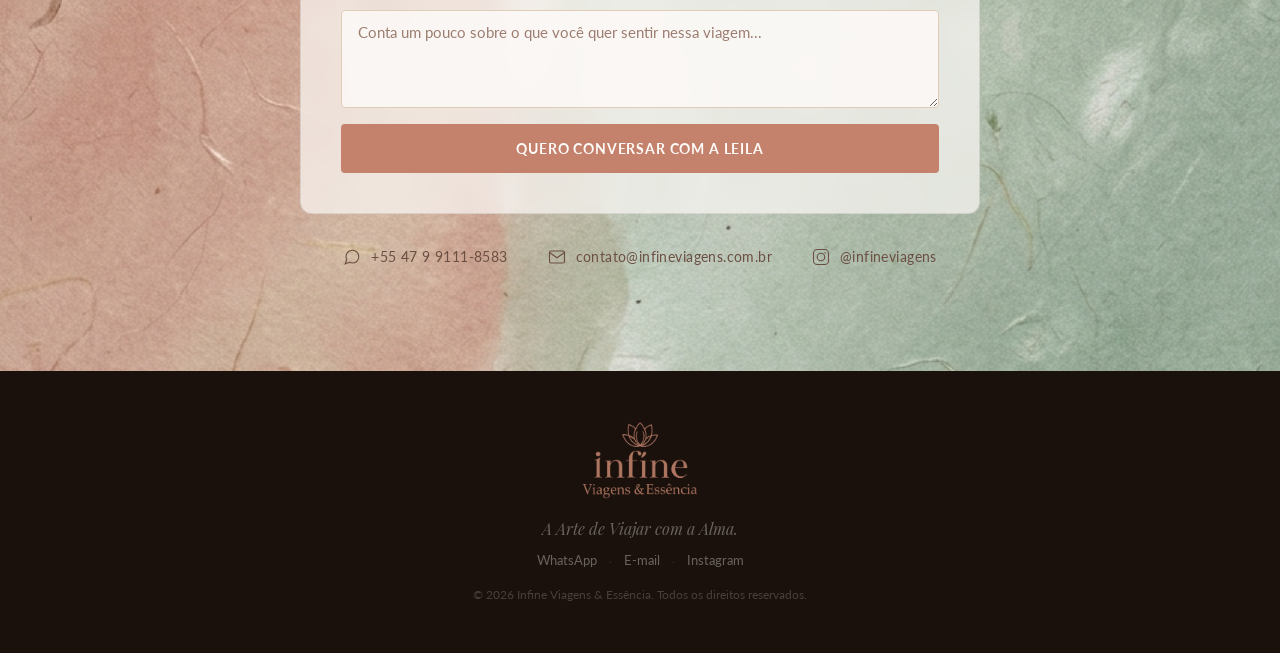
==== commit b5ccdcad: "feat: adiciona imagens Colômbia, landing page 2027 e atualiza .gitignore Co-Authored-By: Claude Sonn" ====
--- a/index.html
+++ b/index.html
@@ -12,6 +12,69 @@
   <link href="https://fonts.googleapis.com/css2?family=Lato:wght@300;400;700&display=swap" rel="stylesheet" />
 
   <link rel="stylesheet" href="css/styles.css" />
+
+  <style>
+    /* ── PRÓXIMA JORNADA — SLIDESHOW ─────────────────────── */
+    .jornada-proxima .jornada-card__texture {
+      position: relative;
+      overflow: hidden;
+      padding: 0;
+      background: #1a0f08;
+    }
+
+    .jp-slide {
+      position: absolute;
+      inset: 0;
+      width: 100%;
+      height: 100%;
+      object-fit: cover;
+      object-position: center;
+      opacity: 0;
+      animation: jp-fade 20s infinite;
+    }
+
+    .jp-slide:nth-child(1) { animation-delay: 0s; }
+    .jp-slide:nth-child(2) { animation-delay: 5s; }
+    .jp-slide:nth-child(3) { animation-delay: 10s; }
+    .jp-slide:nth-child(4) { animation-delay: 15s; }
+
+    @keyframes jp-fade {
+      0%   { opacity: 0; }
+      5%   { opacity: 1; }
+      23%  { opacity: 1; }
+      28%  { opacity: 0; }
+      100% { opacity: 0; }
+    }
+
+    .jp-overlay {
+      position: absolute;
+      inset: 0;
+      background: rgba(58, 26, 8, 0.55);
+      display: flex;
+      align-items: center;
+      justify-content: center;
+      z-index: 2;
+      pointer-events: none;
+    }
+
+    .jp-logo-link {
+      pointer-events: auto;
+      display: flex;
+      align-items: center;
+      justify-content: center;
+    }
+
+    .jp-logo {
+      width: 72%;
+      max-width: 158px;
+      height: auto;
+      display: block;
+      filter: drop-shadow(0 2px 14px rgba(0, 0, 0, 0.45));
+      transition: opacity 0.25s;
+    }
+
+    .jp-logo-link:hover .jp-logo { opacity: 0.85; }
+  </style>
 </head>
 <body>
 
@@ -199,14 +262,22 @@
             <a href="#servicos" class="link-arrow">Saber mais &rarr;</a>
           </div>
         </div>
-        <div class="jornada-card fade-in">
+        <div class="jornada-card jornada-proxima fade-in">
           <div class="jornada-card__texture">
-            <img src="assets/images/sun.png" alt="" aria-hidden="true" class="jornada-icon jornada-icon--img" />
+            <img class="jp-slide" src="imagens-colombia/eixo-cafeeiro/cafe02.jpeg" alt="" aria-hidden="true" />
+            <img class="jp-slide" src="imagens-colombia/eixo-cafeeiro/cafe42.jpeg" alt="" aria-hidden="true" />
+            <img class="jp-slide" src="imagens-colombia/eixo-ssanadres/sa-01.jpeg" alt="" aria-hidden="true" />
+            <img class="jp-slide" src="imagens-colombia/eixo-ssanadres/sa-02.jpeg" alt="" aria-hidden="true" />
+            <div class="jp-overlay">
+              <a class="jp-logo-link" href="output/landing/2027-08-colombia.html" aria-label="Ver Jornada Colômbia 2027">
+                <img class="jp-logo" src="imagens-colombia/JC-Branco.png" alt="Jornada Colômbia" />
+              </a>
+            </div>
           </div>
           <div class="jornada-card__body">
             <h3>Próxima Jornada</h3>
             <p>O próximo grupo está sendo formado. Se você se reconhece no que leu até aqui, o lugar pode ser seu.</p>
-            <a href="#servicos" class="link-arrow">Quero fazer parte &rarr;</a>
+            <a href="output/landing/2027-08-colombia.html" class="link-arrow">Quero fazer parte &rarr;</a>
           </div>
         </div>
       </div>
@@ -485,5 +556,17 @@
   </footer>
 
   <script src="js/main.js"></script>
+
+  <script>
+    /* Pré-preenche o formulário ao chegar via ?interesse=colombia */
+    (function () {
+      var params = new URLSearchParams(window.location.search);
+      if (params.get('interesse') !== 'colombia') return;
+      var textarea = document.getElementById('mensagem');
+      if (textarea && !textarea.value) {
+        textarea.value = 'Olá, Leila! Vi a Jornada Colômbia 2027 e fiquei curiosa. Gostaria de saber mais sobre a experiência, o que está incluso, os valores e se ainda há vagas disponíveis. Pode me contar mais?';
+      }
+    })();
+  </script>
 </body>
 </html>
